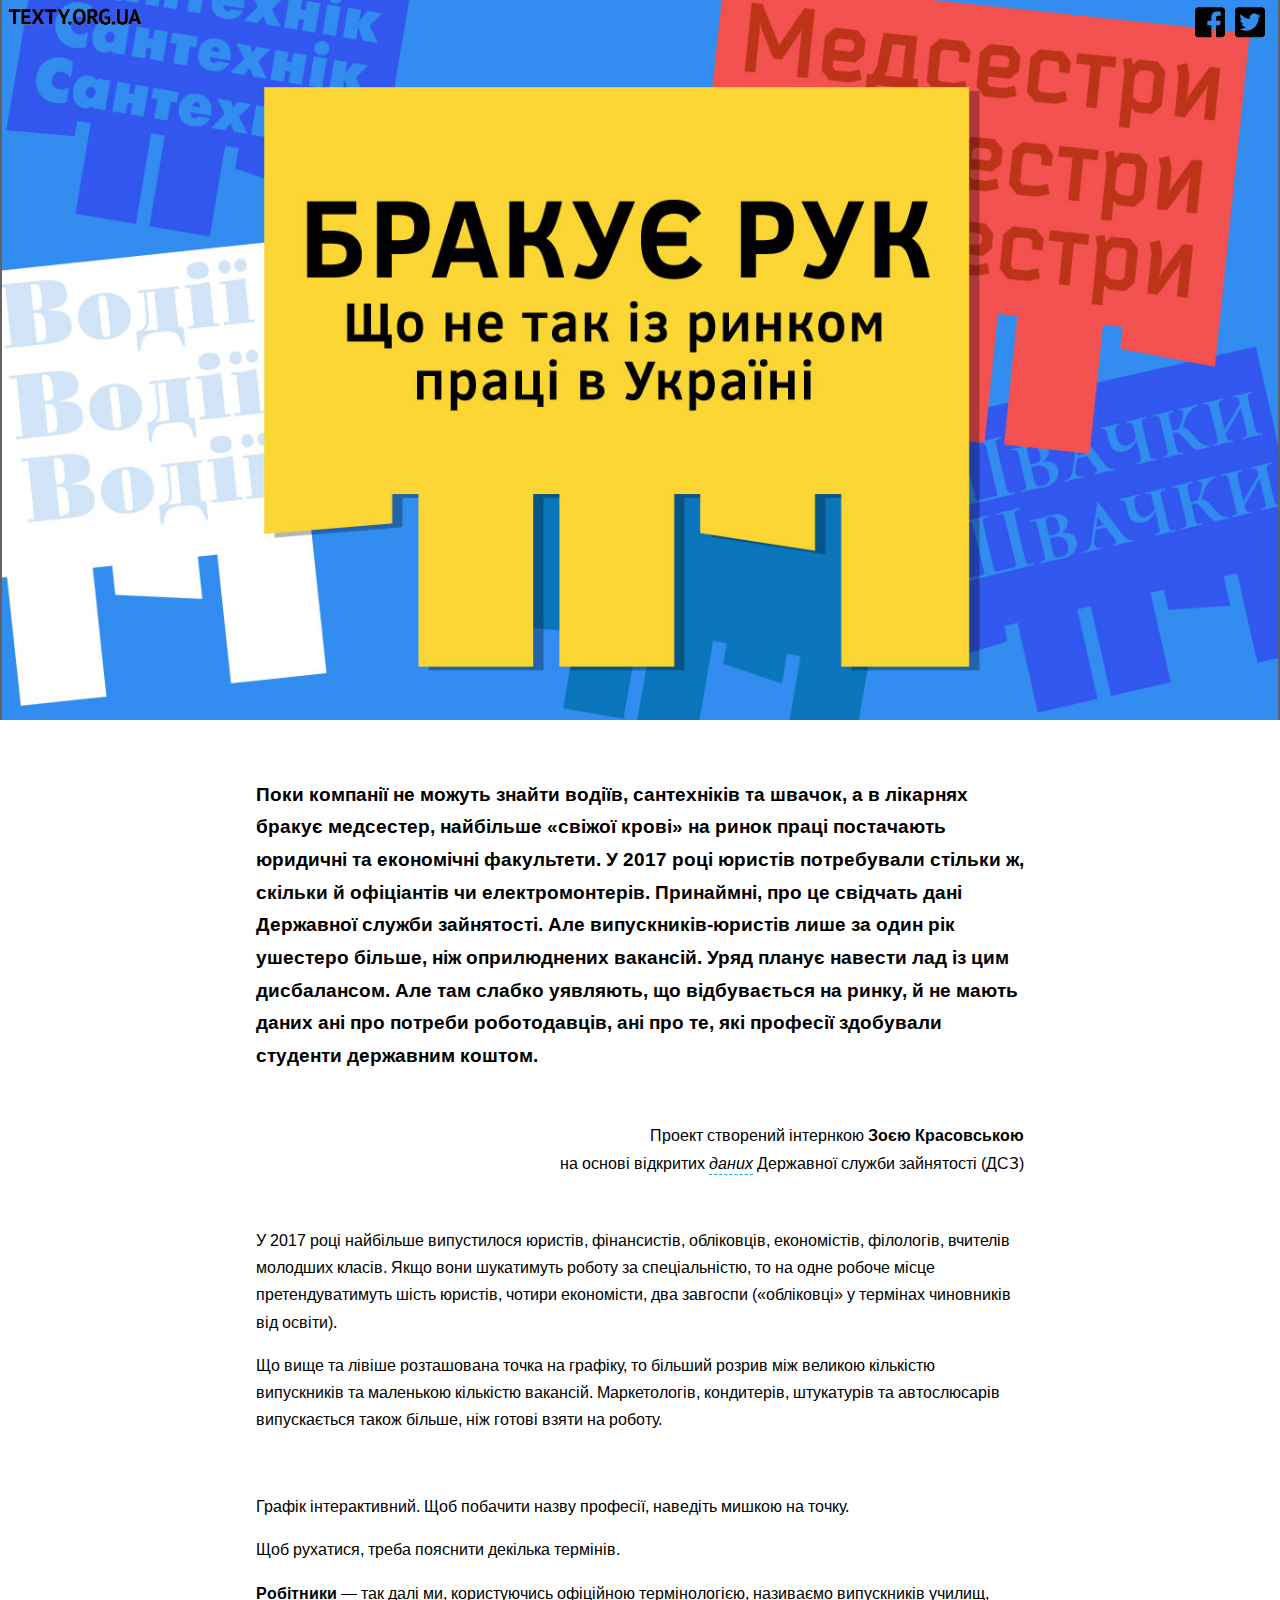
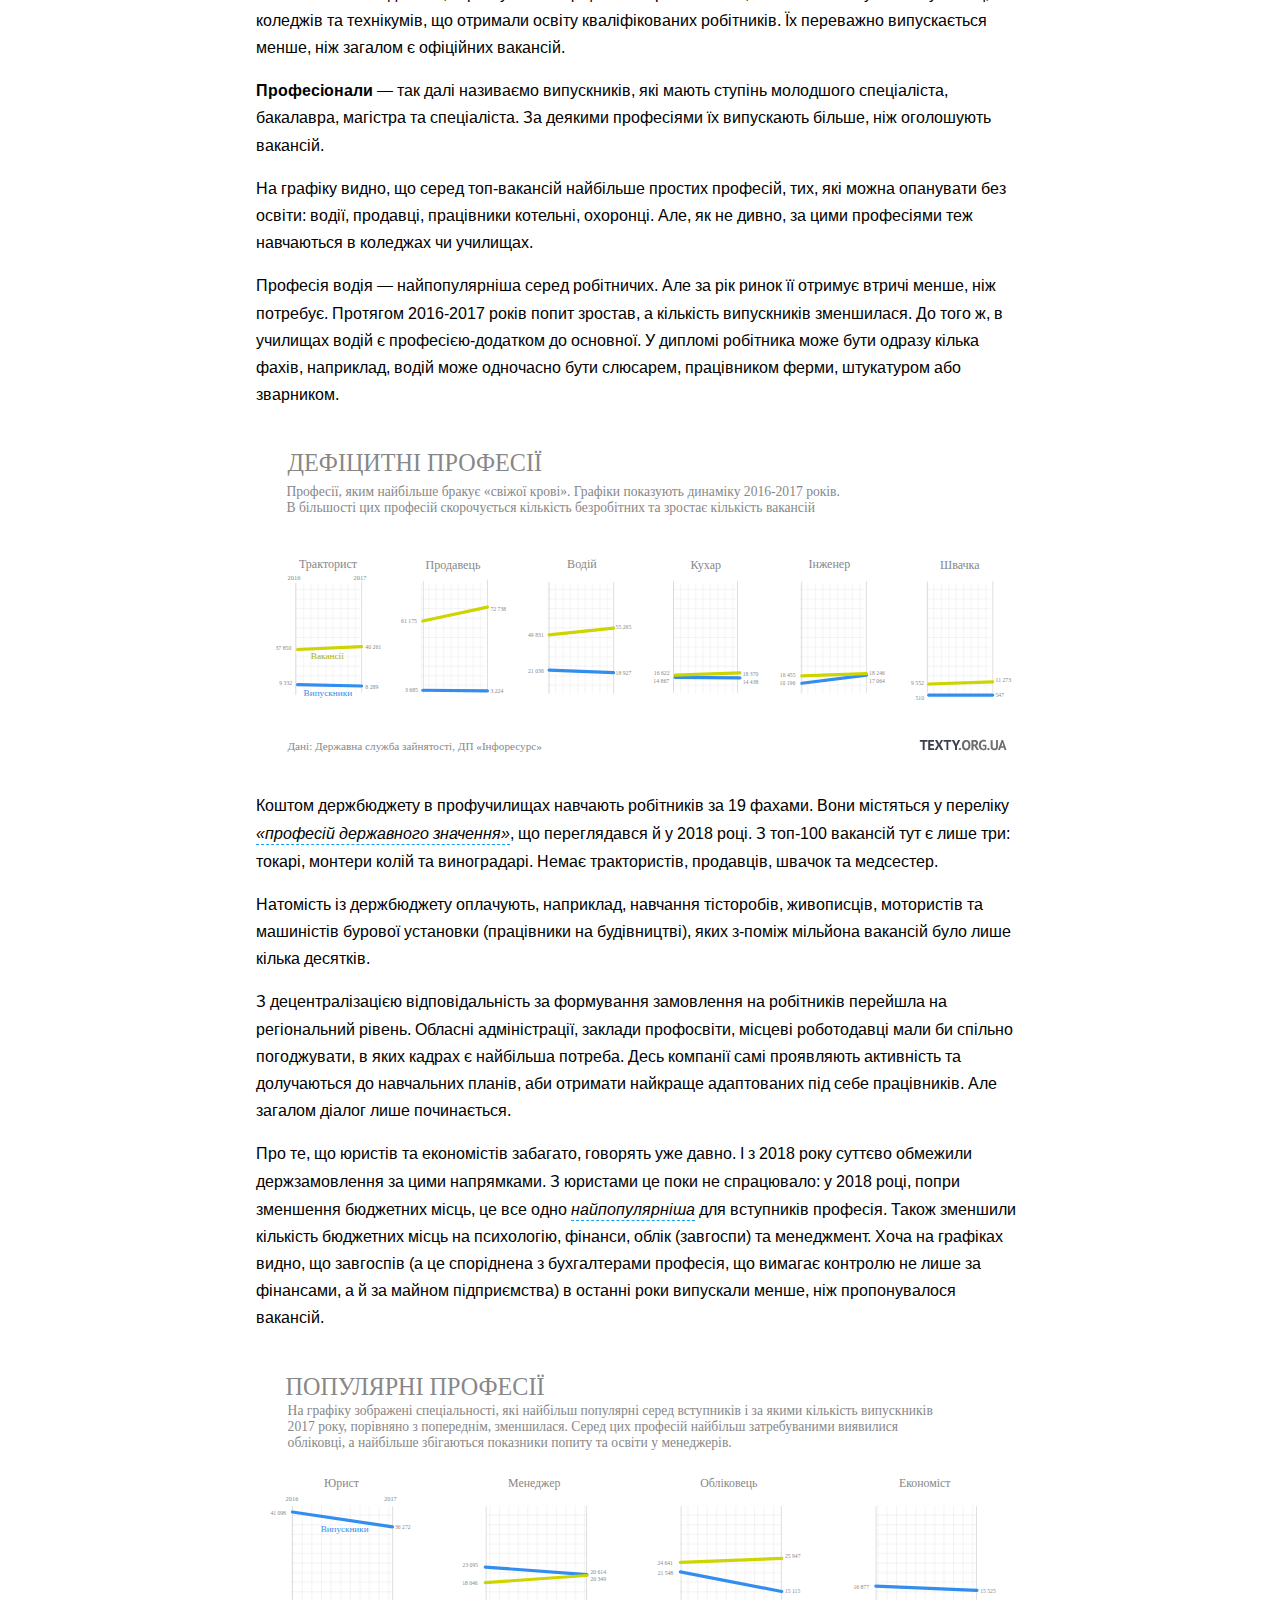
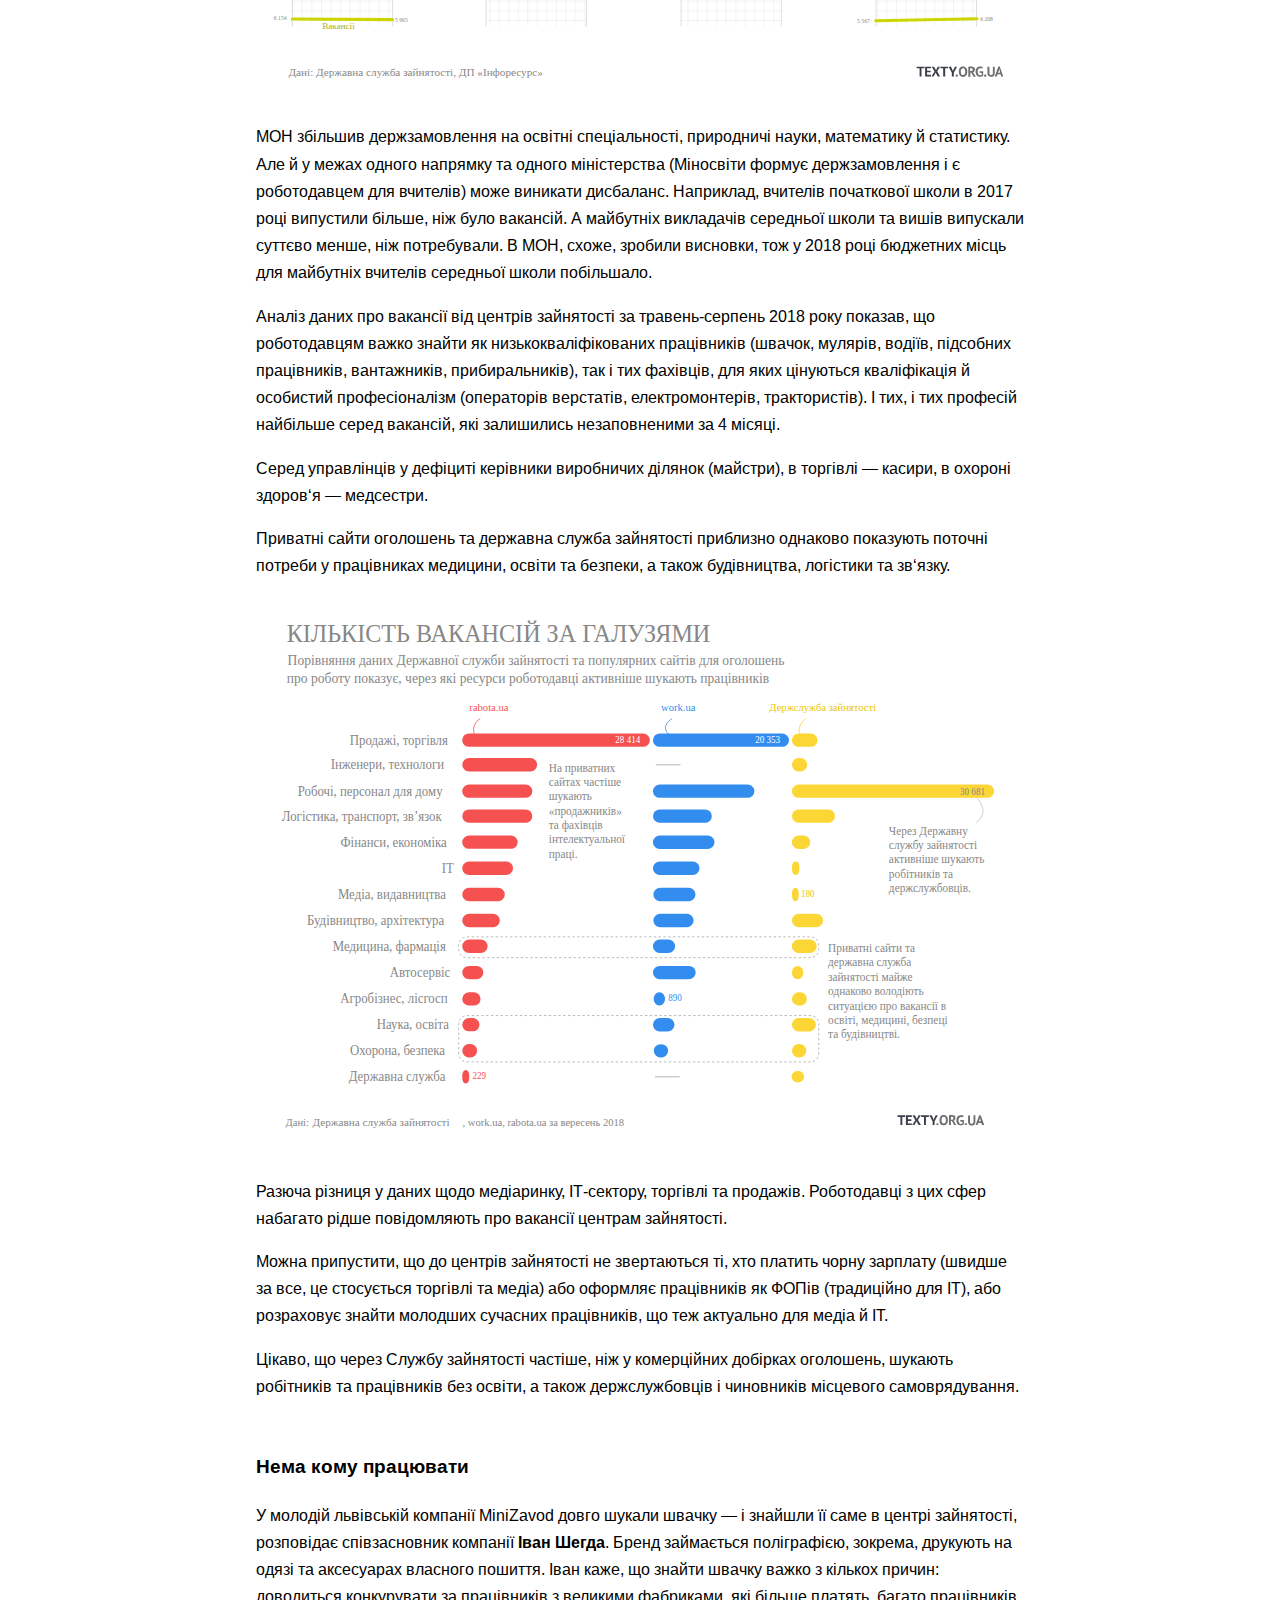
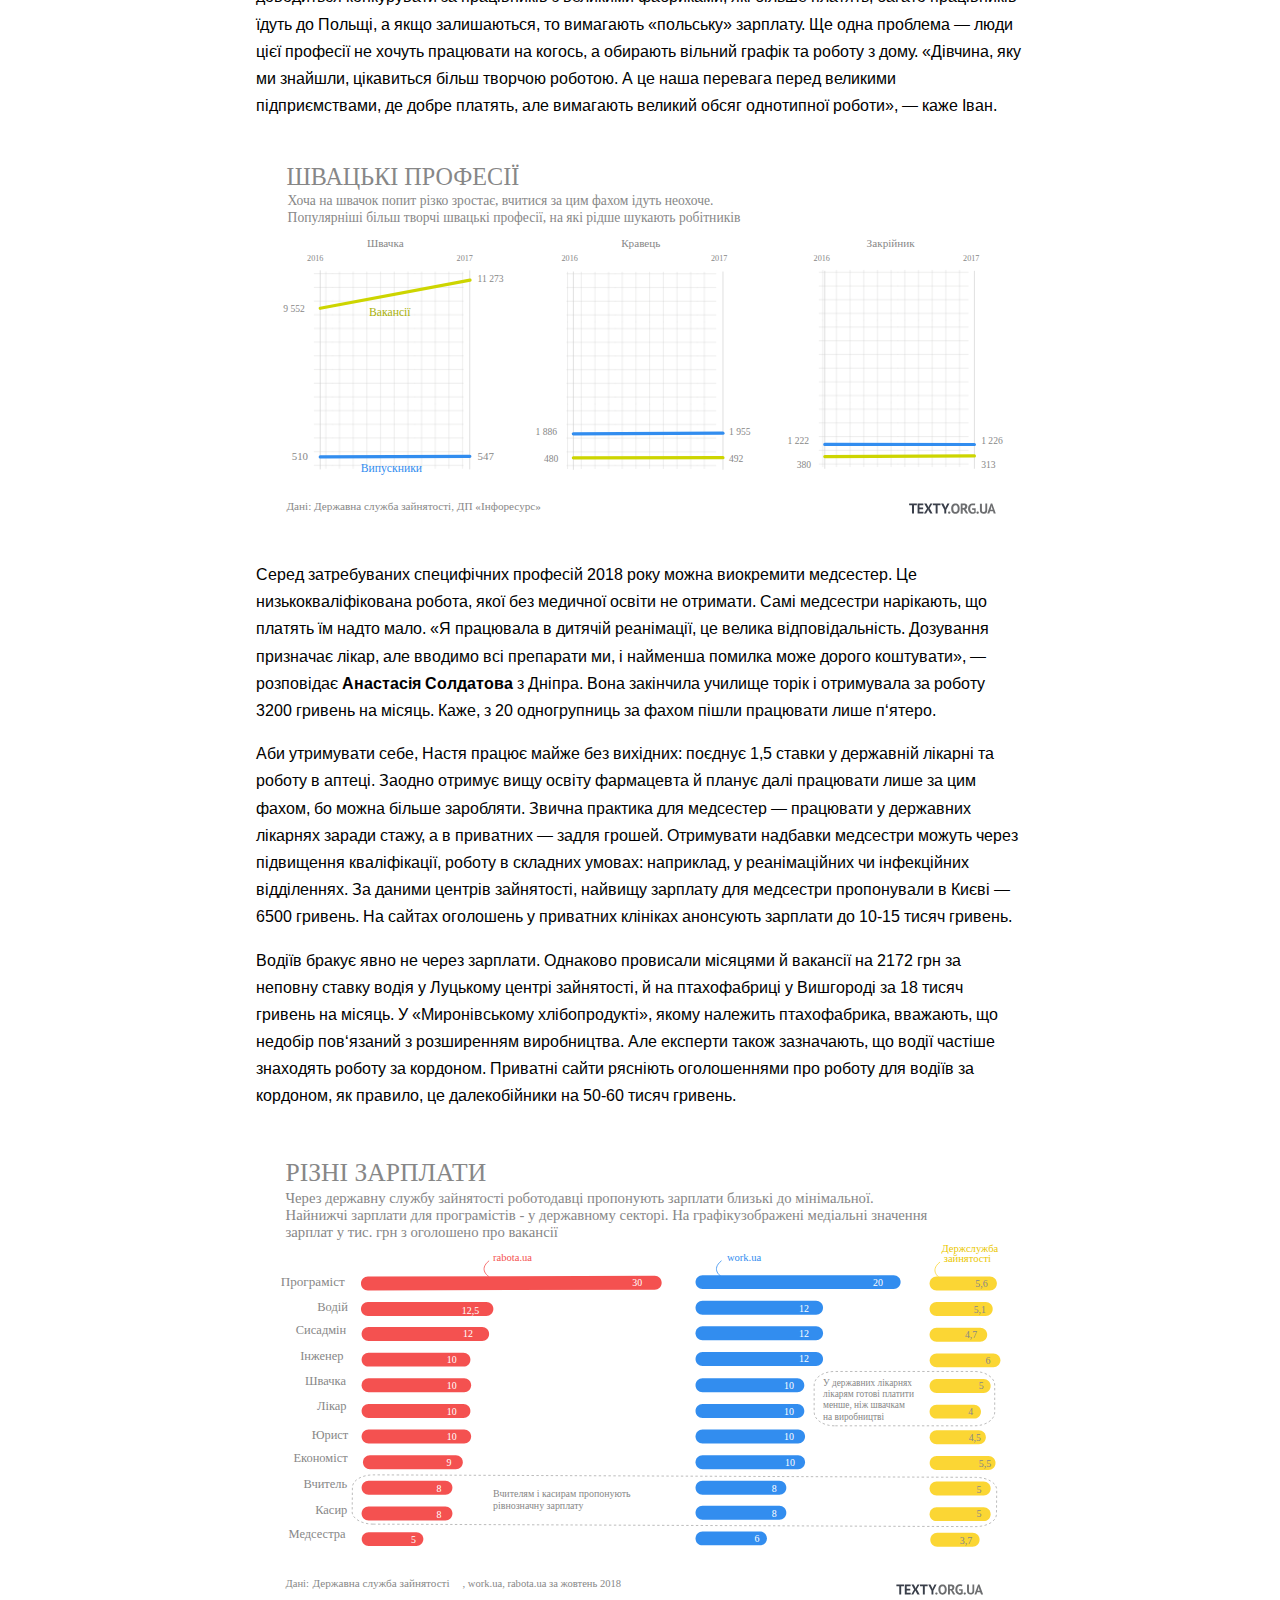
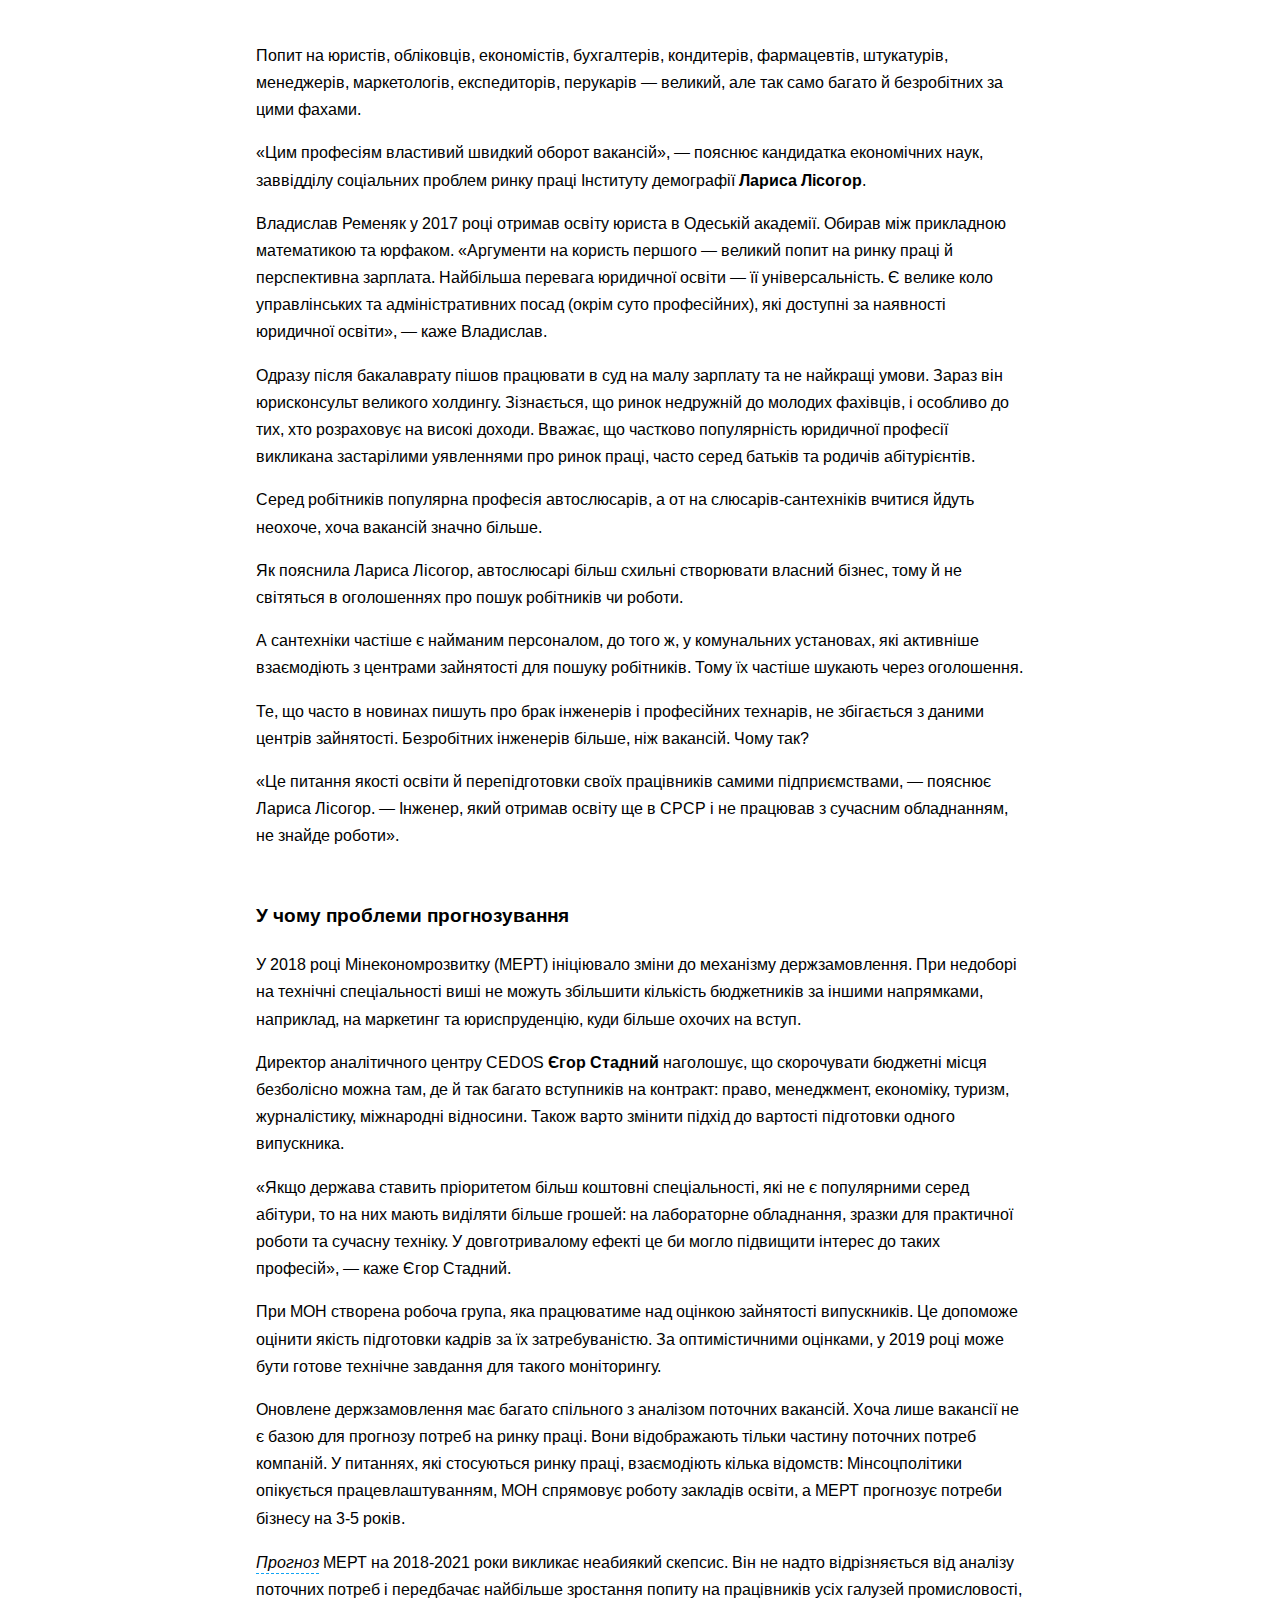
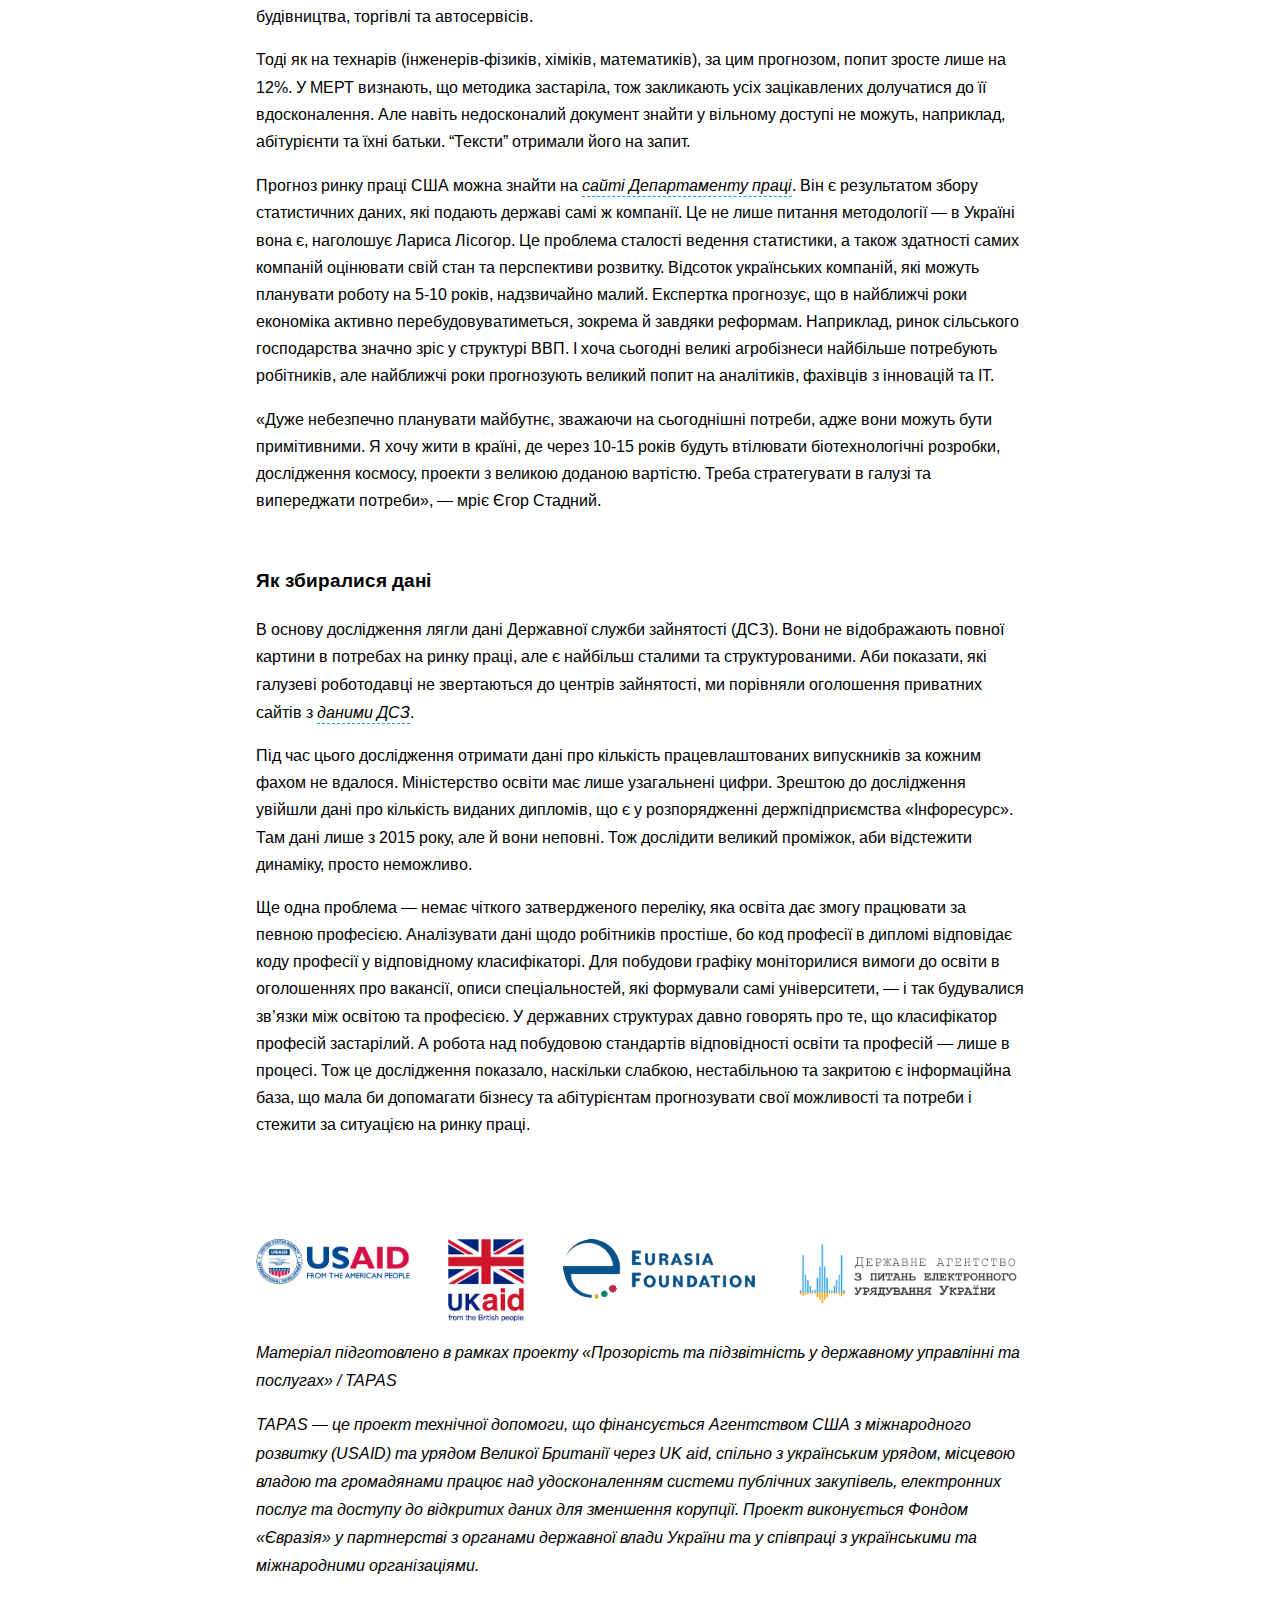
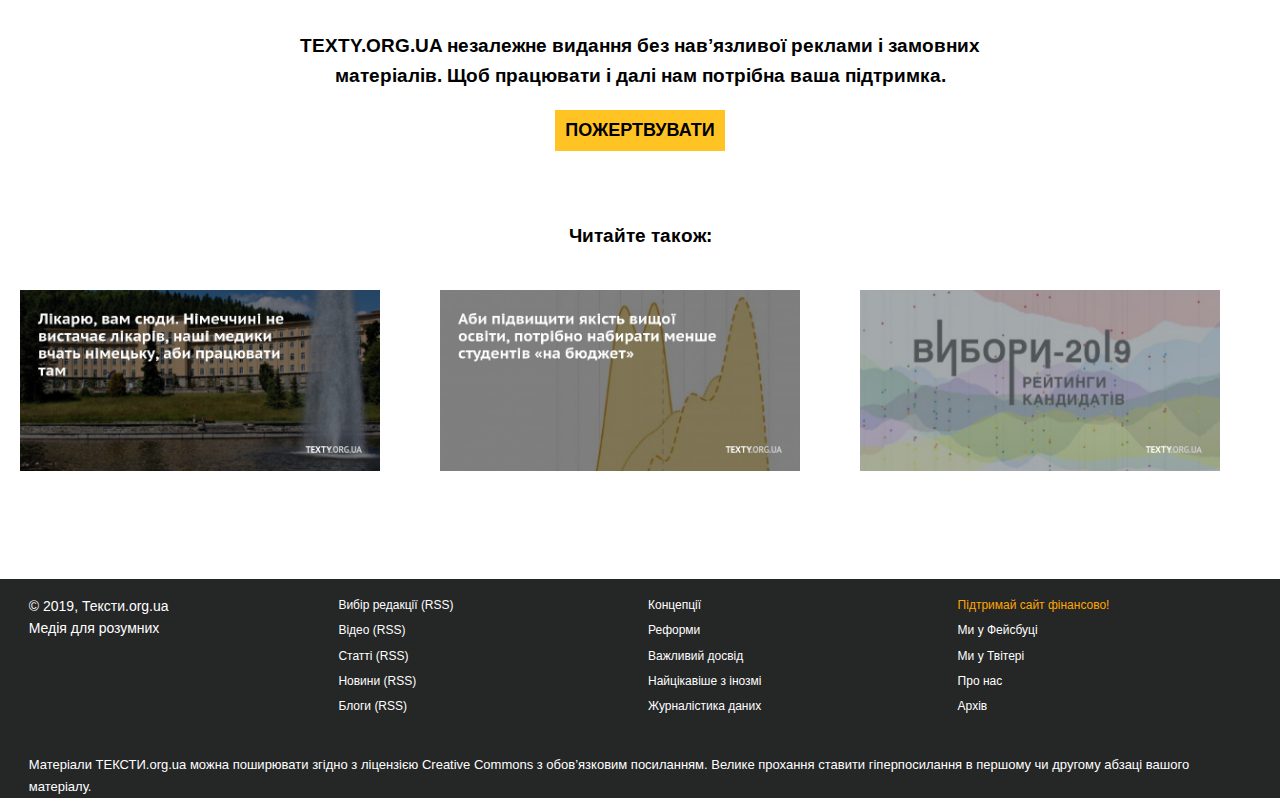
==== index.html @ 9fbe4a61 "init" ====
<!DOCTYPE html>
<html lang="en">
<head>
    <meta charset="utf-8">
    <meta http-equiv="X-UA-Compatible" content="IE=edge">
    <!--<meta name="viewport" content="width=device-width, initial-scale=1">-->


    <title>Бракує рук. Що не так з ринком праці в Україні</title>

    <!-- OpenGraph Meta Tags -->
    <meta property="og:site_name"
          content="Бракує рук. Що не так з ринком праці в Україні"/>
    <meta property="og:type" content="http://texty.org.ua/d/2019/labor/"/>
    <meta property="og:title"
          content="Бракує рук. Що не так з ринком праці в Україні"/>
    <meta property="og:image" content="http://texty.org.ua/d/2019/labor/img/cover.jpg"/>
    <meta property="og:description"
          content="Поки компанії не знають, де шукати водіїв, сантехніків та швачок, а у лікарнях бракує медсестер, найбільше «свіжої крові» на ринок праці постачають юридичні та економічні факультети."/>
    <meta property="og:url" content="http://texty.org.ua/d/2019/labor/"/>


    <!-- Twitter Card Meta Tags -->
    <meta name="twitter:site" content="@textyorgua"/>
    <meta property="twitter:account_id" content="49572937"/>
    <meta name="twitter:card" content="summary_large_image"/>
    <meta name="twitter:url" content="http://texty.org.ua/d/2019/labor/"/>
    <meta name="twitter:title"
          content="Бракує рук. Що не так з ринком праці в Україні"/>
    <meta name="twitter:description"
          content="Поки компанії не знають, де шукати водіїв, сантехніків та швачок, а у лікарнях бракує медсестер, найбільше «свіжої крові» на ринок праці постачають юридичні та економічні факультети."/>
    <meta name="twitter:image:src" content="http://texty.org.ua/d/2019/labor/img/cover.jpg"/>
    <meta name="twitter:image:width" content="1200"/>
    <meta name="twitter:image:height" content="630"/>


    <!-- Other Meta Tags -->
    <meta name="title"
          content="Бракує рук. Що не так з ринком праці в Україні">
    <meta name="description"
          content="Поки компанії не знають, де шукати водіїв, сантехніків та швачок, а у лікарнях бракує медсестер, найбільше «свіжої крові» на ринок праці постачають юридичні та економічні факультети.">





    <link href="https://fonts.googleapis.com/css?family=Arimo:400,400i,700,700i&amp;subset=cyrillic,cyrillic-ext" rel="stylesheet">
    <link rel="stylesheet" href="css/styles.css" type="text/css" />
    <link rel="stylesheet" href="https://cdn.pydata.org/bokeh/release/bokeh-0.12.5.min.css" type="text/css" />
    <link rel="stylesheet" href="https://cdn.pydata.org/bokeh/release/bokeh-widgets-0.12.5.min.css" type="text/css" />

    <script type="text/javascript" src="https://cdn.pydata.org/bokeh/release/bokeh-0.12.5.min.js"></script>
    <script type="text/javascript" src="https://cdn.pydata.org/bokeh/release/bokeh-widgets-0.12.5.min.js"></script>
    <script type="text/javascript">
        Bokeh.set_log_level("info");
    </script>

</head>
<body>
<div id="logo-icons">
    <div class="logo">
        <a href="http://texty.org.ua/" target="_blank"><img class='gif' style="width:100%" src="img/black_logo.gif"/></a>
    </div>


    <div class="social-icons">
        <div class="facebook">
            <a class='share-btn'
               href="https://www.facebook.com/sharer/sharer.php?u=http://texty.org.ua/d/2019/labor/">
                <svg class="cover" id="facebook" viewBox="0 0 448 512">
                    <path d="M448 80v352c0 26.5-21.5 48-48 48h-85.3V302.8h60.6l8.7-67.6h-69.3V192c0-19.6 5.4-32.9 33.5-32.9H384V98.7c-6.2-.8-27.4-2.7-52.2-2.7-51.6 0-87 31.5-87 89.4v49.9H184v67.6h60.9V480H48c-26.5 0-48-21.5-48-48V80c0-26.5 21.5-48 48-48h352c26.5 0 48 21.5 48 48z"/>
                </svg>
            </a>
        </div>
        <div class="twitter">
            <a class='share-btn' href="https://twitter.com/intent/tweet?text=http://texty.org.ua/d/2019/labor/">
                <svg id="twitter" viewBox="0 0 448 512">
                    <path d="M400 32H48C21.5 32 0 53.5 0 80v352c0 26.5 21.5 48 48 48h352c26.5 0 48-21.5 48-48V80c0-26.5-21.5-48-48-48zm-48.9 158.8c.2 2.8.2 5.7.2 8.5 0 86.7-66 186.6-186.6 186.6-37.2 0-71.7-10.8-100.7-29.4 5.3.6 10.4.8 15.8.8 30.7 0 58.9-10.4 81.4-28-28.8-.6-53-19.5-61.3-45.5 10.1 1.5 19.2 1.5 29.6-1.2-30-6.1-52.5-32.5-52.5-64.4v-.8c8.7 4.9 18.9 7.9 29.6 8.3a65.447 65.447 0 0 1-29.2-54.6c0-12.2 3.2-23.4 8.9-33.1 32.3 39.8 80.8 65.8 135.2 68.6-9.3-44.5 24-80.6 64-80.6 18.9 0 35.9 7.9 47.9 20.7 14.8-2.8 29-8.3 41.6-15.8-4.9 15.2-15.2 28-28.8 36.1 13.2-1.4 26-5.1 37.8-10.2-8.9 13.1-20.1 24.7-32.9 34z"/>
                </svg>
            </a>
        </div>
    </div>
</div>
<img id="cover" src="img/cover.jpg">
<div class="text-content">

    <h3>Поки компанії не можуть знайти водіїв, сантехніків та швачок, а в лікарнях бракує медсестер, найбільше «свіжої крові» на ринок праці постачають юридичні та економічні факультети. У 2017 році юристів потребували стільки ж, скільки й офіціантів чи електромонтерів. Принаймні, про це свідчать дані Державної служби зайнятості. Але випускників-юристів лише за один рік ушестеро більше, ніж оприлюднених вакансій. Уряд планує навести лад із цим дисбалансом. Але там слабко уявляють, що відбувається на ринку, й не мають даних ані про потреби роботодавців, ані про те, які професії здобували студенти державним коштом.</h3>

    <p style="margin:50px 0;text-align: right">Проект створений інтернкою <b>Зоєю Красовською</b><br>на основі відкритих <a href="http://old.data.gov.ua/users/875">даних</a> Державної служби зайнятості (ДСЗ)</p>

    <p>У 2017 році найбільше випустилося юристів, фінансистів, обліковців, економістів, філологів, вчителів молодших класів. Якщо вони шукатимуть роботу за спеціальністю, то на одне робоче місце претендуватимуть шість юристів, чотири економісти, два завгоспи («обліковці» у термінах чиновників від освіти).</p>
    <p>Що вище та лівіше розташована точка на графіку, то більший розрив між великою кількістю випускників та маленькою кількістю вакансій. Маркетологів, кондитерів, штукатурів та автослюсарів випускається також більше, ніж готові взяти на роботу.</p>

</div>

<div id=chart>

    <div class="bk-root">
        <div class="bk-plotdiv" id="9b11df14-6057-430d-890b-906ace54cdd0"></div>
    </div>


    <div class="bk-root">
        <div class="bk-plotdiv" id="8aaa298f-e74b-4d10-90af-12f16a68a9db"></div>
    </div>

    <script type="text/javascript">
        (function() {
            var fn = function() {
                Bokeh.safely(function() {
                    var docs_json = {"1a71cf74-4da7-4ef5-8135-b204cd60f09b":{"roots":{"references":[{"attributes":{},"id":"5b536a45-3cdc-4016-82c7-b059e859d50d","type":"ToolEvents"},{"attributes":{"callback":null},"id":"3552a372-08d0-4a5c-9f22-b6e1abd6c5c4","type":"DataRange1d"},{"attributes":{"active_drag":"auto","active_scroll":"auto","active_tap":"auto","tools":[{"id":"1fe5119d-35c3-46d0-a304-3bf0d158c557","type":"HoverTool"}]},"id":"1889b80d-04c6-4d0b-ad82-a39e7ca80873","type":"Toolbar"},{"attributes":{"callback":null,"plot":{"id":"d7a85062-cdbb-4c04-85ba-16895e9b0840","subtype":"Figure","type":"Plot"},"tooltips":[["\u041f\u0440\u043e\u0444\u0435\u0441\u0456\u044f","@prof"],["\u0411\u0435\u0437\u0440\u043e\u0431\u0456\u0442\u043d\u0438\u0445","@un"],["\u0412\u0438\u043f\u0443\u0441\u043a\u043d\u0438\u043a\u0456\u0432","@edu"]]},"id":"1fe5119d-35c3-46d0-a304-3bf0d158c557","type":"HoverTool"},{"attributes":{"data_source":{"id":"9bd059f5-a563-4a92-a849-f463947e2b06","type":"ColumnDataSource"},"glyph":{"id":"d6afc005-c8af-4c17-92ff-925f04c19baa","type":"Circle"},"hover_glyph":{"id":"43f51cc1-87da-4ad2-bcd0-c205aeda3a82","type":"Circle"},"muted_glyph":null,"nonselection_glyph":{"id":"2539d710-35bf-4341-b768-d86842f9d2b9","type":"Circle"},"selection_glyph":null},"id":"34c9a853-254e-4c7a-aec1-227083f8fb4e","type":"GlyphRenderer"},{"attributes":{"callback":null},"id":"840671de-b797-43b7-8b1f-63352cd7dfbb","type":"DataRange1d"},{"attributes":{"axis_label":"\u0411\u0435\u0437\u0440\u043e\u0431\u0456\u0442\u043d\u0456","axis_line_color":{"value":null},"formatter":{"id":"940c4977-471e-4bc6-862f-57d6a62e98c1","type":"BasicTickFormatter"},"plot":{"id":"d7a85062-cdbb-4c04-85ba-16895e9b0840","subtype":"Figure","type":"Plot"},"ticker":{"id":"a8fb4b4b-ddca-45bc-b71e-09c0f655de3a","type":"FixedTicker"}},"id":"865070fc-2b99-465f-8807-5834e35d1e6e","type":"LinearAxis"},{"attributes":{"desired_num_ticks":8},"id":"be3396b0-eebd-444b-bc73-8107c5b05ab6","type":"BasicTicker"},{"attributes":{"plot":{"id":"d7a85062-cdbb-4c04-85ba-16895e9b0840","subtype":"Figure","type":"Plot"},"ticker":{"id":"be3396b0-eebd-444b-bc73-8107c5b05ab6","type":"BasicTicker"}},"id":"0c35182b-50f3-46b1-bdce-5bc40efcbf78","type":"Grid"},{"attributes":{"axis_label":"\u0412\u0438\u043f\u0443\u0441\u043a\u043d\u0438\u043a\u0438","axis_line_color":{"value":null},"formatter":{"id":"ecdb66ea-de99-4ff1-bd9f-c46da2f141fc","type":"BasicTickFormatter"},"plot":{"id":"d7a85062-cdbb-4c04-85ba-16895e9b0840","subtype":"Figure","type":"Plot"},"ticker":{"id":"2f19d929-e34a-482f-a7a4-cf49dc74c607","type":"FixedTicker"}},"id":"e738b46d-6e22-408b-9e56-45977b5352e3","type":"LinearAxis"},{"attributes":{"desired_num_ticks":3},"id":"ad8c8c82-89f4-4a7a-ac73-280c6ca0e56c","type":"BasicTicker"},{"attributes":{"dimension":1,"grid_line_color":{"value":null},"plot":{"id":"d7a85062-cdbb-4c04-85ba-16895e9b0840","subtype":"Figure","type":"Plot"},"ticker":{"id":"ad8c8c82-89f4-4a7a-ac73-280c6ca0e56c","type":"BasicTicker"}},"id":"819bbe4c-a571-4d02-81f1-2751562bc500","type":"Grid"},{"attributes":{"fill_alpha":{"value":0.1},"fill_color":{"value":"#1f77b4"},"line_alpha":{"value":0.1},"line_color":{"value":"#1f77b4"},"size":{"units":"screen","value":15},"x":{"field":"un"},"y":{"field":"edu"}},"id":"ca56a64e-8caa-4454-821c-9cd4c4f98044","type":"Circle"},{"attributes":{"data_source":{"id":"9bd059f5-a563-4a92-a849-f463947e2b06","type":"ColumnDataSource"},"glyph":{"id":"d2749cc9-919c-4800-a499-b1464034212b","type":"Circle"},"hover_glyph":{"id":"666394c3-f3ba-4455-a62f-834ae28de2a5","type":"Circle"},"muted_glyph":null,"nonselection_glyph":{"id":"ca56a64e-8caa-4454-821c-9cd4c4f98044","type":"Circle"},"selection_glyph":null},"id":"2b2a18d4-4320-41ba-8014-d5ca84b95a92","type":"GlyphRenderer"},{"attributes":{"align":"center","plot":null,"text":"\u041d\u0430\u0439\u0431\u0456\u043b\u044c\u0448 \u0437\u0430\u0442\u0440\u0435\u0431\u0443\u0432\u0430\u043d\u0456 \u043f\u0440\u043e\u0444\u0435\u0441\u0456\u0457 \u043d\u0435 \u0437\u0430\u0432\u0436\u0434\u0438 \u0432\u0438\u043c\u0430\u0433\u0430\u044e\u0442\u044c \u0441\u043f\u0435\u0446\u0456\u0430\u043b\u044c\u043d\u043e\u0457 \u043e\u0441\u0432\u0456\u0442\u0438","text_color":{"value":"Grey"},"text_font_size":{"value":"13px"}},"id":"22efd68e-1226-49cc-bbbf-d49f3abd28fd","type":"Title"},{"attributes":{"align":"center","plot":null,"text":"\u0420\u043e\u0431\u0456\u0442\u043d\u0438\u043a\u0438, \u043c\u0435\u043d\u0435\u0434\u0436\u0435\u0440\u0438, \u043e\u0431\u043b\u0456\u043a\u043e\u0432\u0446\u0456 \u0442\u0430 \u0456\u043d\u0436\u0435\u043d\u0435\u0440\u0438 \u0447\u0430\u0441\u0442\u0456\u0448\u0435 \u043b\u0438\u0448\u0430\u044e\u0442\u044c\u0441\u044f \u0431\u0435\u0437 \u0440\u043e\u0431\u043e\u0442\u0438","text_color":{"value":"Grey"},"text_font_size":{"value":"13px"}},"id":"1665b594-6598-448a-9810-b59085a13caf","type":"Title"},{"attributes":{"callback":null,"column_names":["code","prof","un","vac","year","edu","level","index"],"data":{"code":{"__ndarray__":"AAAAAAA/vEAAAAAAAH6wQGZmZmZmpqBAAAAAAAADtEAAAAAAANO7QAAAAAAASrxAAAAAAAD/[base64]/QAAAAACARsBAAAAAAADiv0AAAAAAAD6pQAAAAAAANJNAAAAAAABWqEAAAAAAAAy0QAAAAAAA2btAAAAAAADSu0AAAAAAAFyTQAAAAAAAXrBAAAAAAADft0AAAAAAANu/QAAAAAAAELBAAAAAAAB/[base64]","dtype":"float64","shape":[66]},"edu":{"__ndarray__":"AAAAAIBFwUAAAAAAAJyhQAAAAAAAoGhAAAAAAABOpUAAAAAAAAAyQAAAAAAAADpAAAAAAABAgUAAAAAAAAA2QAAAAAAA/[base64]/QAAAAAAAGIFAAAAAAAC1uEAAAAAAALbhQAAAAAAAqtBA","dtype":"float64","shape":[66]},"index":[0,1,2,3,4,5,6,7,8,9,10,11,12,13,14,15,16,17,18,19,20,21,22,23,24,25,26,27,28,29,30,31,32,33,34,35,36,37,38,39,40,41,42,43,44,45,46,47,48,49,50,51,52,53,54,55,56,57,58,59,60,61,62,63,64,65],"level":["\u043f\u0440\u043e\u0444\u043e\u0441\u0432\u0456\u0442\u0430","\u043f\u0440\u043e\u0444\u043e\u0441\u0432\u0456\u0442\u0430","\u0432\u0438\u0449\u0430 \u043e\u0441\u0432\u0456\u0442\u0430","\u043f\u0440\u043e\u0444\u043e\u0441\u0432\u0456\u0442\u0430","\u043f\u0440\u043e\u0444\u043e\u0441\u0432\u0456\u0442\u0430","\u043f\u0440\u043e\u0444\u043e\u0441\u0432\u0456\u0442\u0430","\u043f\u0440\u043e\u0444\u043e\u0441\u0432\u0456\u0442\u0430","\u043f\u0440\u043e\u0444\u043e\u0441\u0432\u0456\u0442\u0430","\u0432\u0438\u0449\u0430 \u043e\u0441\u0432\u0456\u0442\u0430","\u043f\u0440\u043e\u0444\u043e\u0441\u0432\u0456\u0442\u0430","\u0432\u0438\u0449\u0430 \u043e\u0441\u0432\u0456\u0442\u0430","\u043f\u0440\u043e\u0444\u043e\u0441\u0432\u0456\u0442\u0430","\u0432\u0438\u0449\u0430 \u043e\u0441\u0432\u0456\u0442\u0430","\u043f\u0440\u043e\u0444\u043e\u0441\u0432\u0456\u0442\u0430","\u043f\u0440\u043e\u0444\u043e\u0441\u0432\u0456\u0442\u0430","\u043f\u0440\u043e\u0444\u043e\u0441\u0432\u0456\u0442\u0430","\u043f\u0440\u043e\u0444\u043e\u0441\u0432\u0456\u0442\u0430","\u043f\u0440\u043e\u0444\u043e\u0441\u0432\u0456\u0442\u0430","\u043f\u0440\u043e\u0444\u043e\u0441\u0432\u0456\u0442\u0430","\u043f\u0440\u043e\u0444\u043e\u0441\u0432\u0456\u0442\u0430","\u043f\u0440\u043e\u0444\u043e\u0441\u0432\u0456\u0442\u0430","\u043f\u0440\u043e\u0444\u043e\u0441\u0432\u0456\u0442\u0430","\u043f\u0440\u043e\u0444\u043e\u0441\u0432\u0456\u0442\u0430","\u043f\u0440\u043e\u0444\u043e\u0441\u0432\u0456\u0442\u0430","\u0432\u0438\u0449\u0430 \u043e\u0441\u0432\u0456\u0442\u0430","\u043f\u0440\u043e\u0444\u043e\u0441\u0432\u0456\u0442\u0430","\u043f\u0440\u043e\u0444\u043e\u0441\u0432\u0456\u0442\u0430","\u043f\u0440\u043e\u0444\u043e\u0441\u0432\u0456\u0442\u0430","\u043f\u0440\u043e\u0444\u043e\u0441\u0432\u0456\u0442\u0430","\u0432\u0438\u0449\u0430 \u043e\u0441\u0432\u0456\u0442\u0430","\u043f\u0440\u043e\u0444\u043e\u0441\u0432\u0456\u0442\u0430","\u043f\u0440\u043e\u0444\u043e\u0441\u0432\u0456\u0442\u0430","\u043f\u0440\u043e\u0444\u043e\u0441\u0432\u0456\u0442\u0430","\u043f\u0440\u043e\u0444\u043e\u0441\u0432\u0456\u0442\u0430","\u0432\u0438\u0449\u0430 \u043e\u0441\u0432\u0456\u0442\u0430","\u043f\u0440\u043e\u0444\u043e\u0441\u0432\u0456\u0442\u0430","\u043f\u0440\u043e\u0444\u043e\u0441\u0432\u0456\u0442\u0430","\u043f\u0440\u043e\u0444\u043e\u0441\u0432\u0456\u0442\u0430","\u043f\u0440\u043e\u0444\u043e\u0441\u0432\u0456\u0442\u0430","\u043f\u0440\u043e\u0444\u043e\u0441\u0432\u0456\u0442\u0430","\u043f\u0440\u043e\u0444\u043e\u0441\u0432\u0456\u0442\u0430","\u043f\u0440\u043e\u0444\u043e\u0441\u0432\u0456\u0442\u0430","\u043f\u0440\u043e\u0444\u043e\u0441\u0432\u0456\u0442\u0430","\u043f\u0440\u043e\u0444\u043e\u0441\u0432\u0456\u0442\u0430","\u043f\u0440\u043e\u0444\u043e\u0441\u0432\u0456\u0442\u0430","\u043f\u0440\u043e\u0444\u043e\u0441\u0432\u0456\u0442\u0430","\u043f\u0440\u043e\u0444\u043e\u0441\u0432\u0456\u0442\u0430","\u043f\u0440\u043e\u0444\u043e\u0441\u0432\u0456\u0442\u0430","\u043f\u0440\u043e\u0444\u043e\u0441\u0432\u0456\u0442\u0430","\u043f\u0440\u043e\u0444\u043e\u0441\u0432\u0456\u0442\u0430","\u043f\u0440\u043e\u0444\u043e\u0441\u0432\u0456\u0442\u0430","\u043f\u0440\u043e\u0444\u043e\u0441\u0432\u0456\u0442\u0430","\u043f\u0440\u043e\u0444\u043e\u0441\u0432\u0456\u0442\u0430","\u043f\u0440\u043e\u0444\u043e\u0441\u0432\u0456\u0442\u0430","\u043f\u0440\u043e\u0444\u043e\u0441\u0432\u0456\u0442\u0430","\u043f\u0440\u043e\u0444\u043e\u0441\u0432\u0456\u0442\u0430","\u043f\u0440\u043e\u0444\u043e\u0441\u0432\u0456\u0442\u0430","\u0432\u0438\u0449\u0430 \u043e\u0441\u0432\u0456\u0442\u0430","\u043f\u0440\u043e\u0444\u043e\u0441\u0432\u0456\u0442\u0430","\u043f\u0440\u043e\u0444\u043e\u0441\u0432\u0456\u0442\u0430","\u043f\u0440\u043e\u0444\u043e\u0441\u0432\u0456\u0442\u0430","\u0432\u0438\u0449\u0430 \u043e\u0441\u0432\u0456\u0442\u0430","\u043f\u0440\u043e\u0444\u043e\u0441\u0432\u0456\u0442\u0430","\u043f\u0440\u043e\u0444\u043e\u0441\u0432\u0456\u0442\u0430","\u0432\u0438\u0449\u0430 \u043e\u0441\u0432\u0456\u0442\u0430","\u0432\u0438\u0449\u0430 \u043e\u0441\u0432\u0456\u0442\u0430"],"prof":["\u0430\u0432\u0442\u043e\u0441\u043b\u044e\u0441\u0430\u0440","\u0430\u0434\u043c\u0456\u043d\u0456\u0441\u0442\u0440\u0430\u0442\u043e\u0440","\u0430\u0434\u043c\u0456\u043d\u0456\u0441\u0442\u0440\u0430\u0442\u043e\u0440 \u0441\u0438\u0441\u0442\u0435\u043c\u0438","\u0431\u0430\u0440\u043c\u0435\u043d","\u0431\u0435\u0442\u043e\u043d\u044f\u0440","\u0432'\u044f\u0437\u0430\u043b\u044c\u043d\u0438\u043a \u0441\u0445\u0435\u043c\u043d\u0438\u0445 \u0434\u0436\u0433\u0443\u0442\u0456\u0432","\u0432\u0435\u0440\u0441\u0442\u0430\u0442\u043d\u0438\u043a \u0443 \u0434\u0435\u0440\u0435\u0432\u043e\u043e\u0431\u0440\u043e\u0431\u0446\u0456","\u0432\u0438\u043d\u043e\u0433\u0440\u0430\u0434\u0430\u0440","\u0432\u0438\u0445\u043e\u0432\u0430\u0442\u0435\u043b\u044c \u0443 \u0434\u0438\u0442\u0441\u0430\u0434\u043a\u0443","\u0432\u043e\u0434\u0456\u0439","\u0432\u0447\u0438\u0442\u0435\u043b\u044c \u043f\u043e\u0447\u0430\u0442\u043a\u043e\u0432\u043e\u0457 \u0448\u043a\u043e\u043b\u0438","\u0434\u0456\u043b\u043e\u0432\u043e\u0434","\u0435\u043a\u043e\u043d\u043e\u043c\u0456\u0441\u0442","\u0435\u043a\u0441\u043f\u0435\u0434\u0438\u0442\u043e\u0440","\u0435\u043b\u0435\u043a\u0442\u0440\u0438\u043a \u0434\u0456\u043b\u044c\u043d\u0438\u0446\u0456","\u0435\u043b\u0435\u043a\u0442\u0440\u043e\u0433\u0430\u0437\u043e\u0437\u0432\u0430\u0440\u043d\u0438\u043a","\u0435\u043b\u0435\u043a\u0442\u0440\u043e\u043c\u043e\u043d\u0442\u0435\u0440","\u043a\u0430\u0441\u0438\u0440","\u043a\u0430\u0441\u0438\u0440 \u043c\u0430\u0433\u0430\u0437\u0438\u043d\u0443","\u043a\u043e\u043d\u0434\u0438\u0442\u0435\u0440","\u043a\u043e\u043d\u0442\u0440\u043e\u043b\u0435\u0440-\u043a\u0430\u0441\u0438\u0440","\u043a\u0443\u0445\u0430\u0440","\u043b\u0456\u0441\u043e\u0440\u0443\u0431","\u043c\u0430\u043b\u044f\u0440","\u043c\u0430\u0440\u043a\u0435\u0442\u043e\u043b\u043e\u0433","\u043c\u0430\u0448\u0438\u043d\u0456\u0441\u0442 \u0435\u043a\u0441\u043a\u0430\u0432\u0430\u0442\u043e\u0440\u0430","\u043c\u0430\u0448\u0438\u043d\u0456\u0441\u0442 \u043a\u0440\u0430\u043d\u0430","\u043c\u0430\u0448\u0438\u043d\u0456\u0441\u0442-\u043a\u043e\u0447\u0435\u0433\u0430\u0440 \u043a\u043e\u0442\u0435\u043b\u044c\u043d\u043e\u0457","\u043c\u0435\u0434\u0441\u0435\u0441\u0442\u0440\u0430","\u043c\u0435\u043d\u0435\u0434\u0436\u0435\u0440","\u043c\u0435\u0445\u0430\u043d\u0456\u043a","\u043c\u043e\u043b\u043e\u0434\u0448\u0430 \u043c\u0435\u0434\u0441\u0435\u0441\u0442\u0440\u0430","\u043c\u043e\u043d\u0442\u0435\u0440 \u043a\u043e\u043b\u0456\u0457","\u043c\u0443\u043b\u044f\u0440","\u043e\u0431\u043b\u0456\u043a\u043e\u0432\u0435\u0446\u044c","\u043e\u0431\u043b\u0456\u043a\u043e\u0432\u0435\u0446\u044c","\u043e\u0432\u043e\u0447\u0456\u0432\u043d\u0438\u043a","\u043e\u043f\u0435\u0440\u0430\u0442\u043e\u0440 \u0410\u0417\u0421","\u043e\u043f\u0435\u0440\u0430\u0442\u043e\u0440 \u043a\u043e\u043c\u043f'\u044e\u0442\u0435\u0440\u043d\u043e\u0433\u043e \u043d\u0430\u0431\u043e\u0440\u0443","\u043e\u043f\u0435\u0440\u0430\u0442\u043e\u0440 \u043f\u043e\u0448\u0442\u043e\u0432\u043e\u0433\u043e \u0437\u0432'\u044f\u0437\u043a\u0443","\u043e\u0444\u0456\u0446\u0456\u0430\u043d\u0442","\u043e\u0445\u043e\u0440\u043e\u043d\u043d\u0438\u043a","\u043f\u0435\u043a\u0430\u0440","\u043f\u0435\u0440\u0443\u043a\u0430\u0440","\u043f\u043e\u043a\u043e\u0457\u0432\u043a\u0430","\u043f\u043e\u043c\u0456\u0447\u043d\u0438\u043a \u0432\u0438\u0445\u043e\u0432\u0430\u0442\u0435\u043b\u044f","\u043f\u043e\u0448\u0442\u0430\u0440","\u043f\u0440\u0430\u0446\u0456\u0432\u043d\u0438\u043a\u0438 \u0442\u0432\u0430\u0440\u0438\u043d\u043d\u0438\u0446\u0442\u0432\u0430","\u043f\u0440\u043e\u0434\u0430\u0432\u0435\u0446\u044c","\u0440\u043e\u0431\u0456\u0442\u043d\u0438\u043a \u0441\u0456\u043b\u044c\u0433\u043e\u0441\u043f\u0432\u0438\u0440\u043e\u0431\u043d\u0438\u0446\u0442\u0432\u0430","\u0440\u043e\u0431\u0456\u0442\u043d\u0438\u043a \u0444\u0435\u0440\u043c\u0438","\u0440\u043e\u0431\u0456\u0442\u043d\u0438\u043a\u0438 \u043b\u0456\u0441\u043e\u0432\u0456","\u0440\u043e\u0431\u0456\u0442\u043d\u0438\u043a\u0438 \u043d\u0430 \u0431\u0443\u0434\u0456\u0432\u043d\u0438\u0446\u0442\u0432\u0456","\u0441\u0435\u043a\u0440\u0435\u0442\u0430\u0440","\u0441\u043b\u044e\u0441\u0430\u0440-\u0441\u0430\u043d\u0442\u0435\u0445\u043d\u0456\u043a","\u0441\u043b\u044e\u0441\u0430\u0440\u0456","\u0441\u043e\u0446\u0456\u0430\u043b\u044c\u043d\u0438\u0439 \u0440\u043e\u0431\u0456\u0442\u043d\u0438\u043a","\u0441\u043f\u0435\u0446\u0456\u0430\u043b\u0456\u0441\u0442 \u0434\u0435\u0440\u0436\u0441\u043b\u0443\u0436\u0431\u0438","\u0441\u0442\u043e\u043b\u044f\u0440","\u0442\u043e\u043a\u0430\u0440","\u0442\u0440\u0430\u043a\u0442\u043e\u0440\u0438\u0441\u0442","\u0444\u0430\u0440\u043c\u0430\u0446\u0435\u0432\u0442","\u0448\u0432\u0430\u0447\u043a\u0430","\u0448\u0442\u0443\u043a\u0430\u0442\u0443\u0440","\u044e\u0440\u0438\u0441\u0442","\u0456\u043d\u0436\u0435\u043d\u0435\u0440"],"un":[3267,6342,593,3893,1888,383,1747,3938,9590,50717,940,2518,10034,1965,1223,7993,3367,2510,5346,2006,2745,20881,1542,2739,1119,1044,3105,11037,8861,27907,1959,8214,1022,2276,33005,3868,2163,5129,5175,2094,3870,25057,3468,3966,1966,4007,6483,13300,75937,14857,7258,9130,5703,2995,2292,6194,3032,11117,2100,2269,60343,1672,5741,2033,8581,20269],"vac":[3636,6563,569,4191,2048,2197,3236,1780,14674,55265,693,1855,6208,2141,1894,11658,6998,1398,6734,2069,2870,18370,1657,3229,956,1721,4026,14156,12855,20349,1823,7693,1842,2373,25947,2520,1354,4419,2825,2710,5796,20604,4314,2435,1742,4021,3933,6204,72738,7608,2992,5381,4948,1506,4394,7971,3112,11551,2741,3862,40261,2457,11273,1709,5965,18246],"year":[2017,2017,2017,2017,2017,2017,2017,2017,2017,2017,2017,2017,2017,2017,2017,2017,2017,2017,2017,2017,2017,2017,2017,2017,2017,2017,2017,2017,2017,2017,2017,2017,2017,2017,2017,2017,2017,2017,2017,2017,2017,2017,2017,2017,2017,2017,2017,2017,2017,2017,2017,2017,2017,2017,2017,2017,2017,2017,2017,2017,2017,2017,2017,2017,2017,2017]}},"id":"9bd059f5-a563-4a92-a849-f463947e2b06","type":"ColumnDataSource"},{"attributes":{"fill_color":{"value":"Wheat"},"line_color":{"value":"Wheat"},"size":{"units":"screen","value":15},"x":{"field":"un"},"y":{"field":"edu"}},"id":"666394c3-f3ba-4455-a62f-834ae28de2a5","type":"Circle"},{"attributes":{},"id":"ecdb66ea-de99-4ff1-bd9f-c46da2f141fc","type":"BasicTickFormatter"},{"attributes":{},"id":"940c4977-471e-4bc6-862f-57d6a62e98c1","type":"BasicTickFormatter"},{"attributes":{"text":"<h2 style='text-align:center; color: #647070;'>\u0422\u041e\u041f-100 \u0412\u0410\u041a\u0410\u041d\u0421\u0406\u0419 2017 \u0420\u041e\u041a\u0423</h2><style>.bk-root .bk-widget-box{width: 100% !important;}</style>"},"id":"87bc237c-e83a-4014-a9a0-a1d701ea4cc4","type":"Div"},{"attributes":{"children":[{"id":"f45c797e-f794-4bed-a841-1023290f959d","subtype":"Figure","type":"Plot"},{"id":"d7a85062-cdbb-4c04-85ba-16895e9b0840","subtype":"Figure","type":"Plot"}],"sizing_mode":"fixed"},"id":"5368e52f-fb88-4839-88e1-56665d03c5c0","type":"Column"},{"attributes":{"children":[{"id":"29aacdaa-ab5c-4454-9633-ae40baf924ff","type":"WidgetBox"},{"id":"5368e52f-fb88-4839-88e1-56665d03c5c0","type":"Column"}]},"id":"d79ff85d-4ea5-4708-af74-91d5fce109ae","type":"Column"},{"attributes":{"children":[{"id":"87bc237c-e83a-4014-a9a0-a1d701ea4cc4","type":"Div"}]},"id":"29aacdaa-ab5c-4454-9633-ae40baf924ff","type":"WidgetBox"},{"attributes":{"callback":null,"column_names":["height","weight","names"],"data":{"height":[31000],"names":["\u043d\u0430\u0439\u0431\u0456\u043b\u044c\u0448\u0435 \u0432\u0438\u043f\u0443\u0441\u043a\u043d\u0438\u043a\u0456\u0432 \u0456 \u043d\u0435\u0431\u0430\u0433\u0430\u0442\u043e \u0432\u0430\u043a\u0430\u043d\u0441\u0456\u0439"],"weight":[10100]}},"id":"7f1f0cca-0c92-46af-83c0-a19f3900e8d6","type":"ColumnDataSource"},{"attributes":{"fill_color":{"value":"Wheat"},"line_color":{"value":"Wheat"},"size":{"units":"screen","value":15},"x":{"field":"vac"},"y":{"field":"edu"}},"id":"43f51cc1-87da-4ad2-bcd0-c205aeda3a82","type":"Circle"},{"attributes":{"fill_alpha":{"value":0.7},"fill_color":{"field":"level","transform":{"id":"9ef49441-5594-4644-af17-82334dc5826d","type":"CategoricalColorMapper"}},"line_alpha":{"value":0.7},"line_color":{"field":"level","transform":{"id":"9ef49441-5594-4644-af17-82334dc5826d","type":"CategoricalColorMapper"}},"size":{"units":"screen","value":15},"x":{"field":"un"},"y":{"field":"edu"}},"id":"d2749cc9-919c-4800-a499-b1464034212b","type":"Circle"},{"attributes":{},"id":"c07c2237-e456-4347-aa6c-50ece826256f","type":"BasicTickFormatter"},{"attributes":{"below":[{"id":"4cf4d7f5-d072-4c77-b1fd-a8581b859362","type":"LinearAxis"}],"left":[{"id":"5ce6a354-396b-4ecd-a7e9-9da8860fb065","type":"LinearAxis"}],"renderers":[{"id":"4cf4d7f5-d072-4c77-b1fd-a8581b859362","type":"LinearAxis"},{"id":"aaf97bef-edff-4b21-88ea-5c095c6cf25d","type":"Grid"},{"id":"5ce6a354-396b-4ecd-a7e9-9da8860fb065","type":"LinearAxis"},{"id":"9aa60c91-4d15-485f-8f8e-d0685e61f1f5","type":"Grid"},{"id":"b1068f87-6085-440a-8867-c89a795fbc9d","type":"Legend"},{"id":"34c9a853-254e-4c7a-aec1-227083f8fb4e","type":"GlyphRenderer"},{"id":"bce639bc-b3c5-4a2f-a99c-fd9e8926b42c","type":"Arrow"},{"id":"64ef5c81-19e9-4381-80d9-431e074ed773","type":"Arrow"},{"id":"a1682925-13c1-4843-82cf-a66a2e18c8d3","type":"LabelSet"},{"id":"ce3a7a67-dbcd-4e62-9a0d-19b8dd5f6146","type":"LabelSet"},{"id":"e6ccde1b-9f87-4850-971d-d6fa78821b11","type":"LabelSet"}],"title":{"id":"22efd68e-1226-49cc-bbbf-d49f3abd28fd","type":"Title"},"tool_events":{"id":"eac99ddb-f692-4ccd-891c-5b7d3489319e","type":"ToolEvents"},"toolbar":{"id":"ca4c31d0-3ac0-4772-a6ab-225dbf4abb59","type":"Toolbar"},"toolbar_location":null,"x_range":{"id":"d2273386-3f2a-4530-b1f8-ec504d2820a7","type":"DataRange1d"},"y_range":{"id":"0a5ade32-a30d-4e52-b16b-19ff0af42589","type":"DataRange1d"}},"id":"f45c797e-f794-4bed-a841-1023290f959d","subtype":"Figure","type":"Plot"},{"attributes":{"ticks":[0,20000,35000]},"id":"b9974990-331e-40c4-99bd-29b924243ff9","type":"FixedTicker"},{"attributes":{"level":"glyph","plot":{"id":"f45c797e-f794-4bed-a841-1023290f959d","subtype":"Figure","type":"Plot"},"render_mode":"css","source":{"id":"82adccf1-b4e0-4a79-85fd-f5d88e202a0d","type":"ColumnDataSource"},"text":{"field":"names"},"text_font_size":{"value":"12px"},"x":{"field":"weight"},"x_offset":{"value":4},"y":{"field":"height"},"y_offset":{"value":4}},"id":"ce3a7a67-dbcd-4e62-9a0d-19b8dd5f6146","type":"LabelSet"},{"attributes":{},"id":"eac99ddb-f692-4ccd-891c-5b7d3489319e","type":"ToolEvents"},{"attributes":{"callback":null},"id":"d2273386-3f2a-4530-b1f8-ec504d2820a7","type":"DataRange1d"},{"attributes":{"active_drag":"auto","active_scroll":"auto","active_tap":"auto","tools":[{"id":"23a1d8fc-9332-43dc-93aa-9b639a955d26","type":"HoverTool"}]},"id":"ca4c31d0-3ac0-4772-a6ab-225dbf4abb59","type":"Toolbar"},{"attributes":{"factors":["\u0432\u0438\u0449\u0430 \u043e\u0441\u0432\u0456\u0442\u0430","\u043f\u0440\u043e\u0444\u043e\u0441\u0432\u0456\u0442\u0430"],"palette":["#008080","#FA8072"]},"id":"9ef49441-5594-4644-af17-82334dc5826d","type":"CategoricalColorMapper"},{"attributes":{"axis_label":"\u0412\u0430\u043a\u0430\u043d\u0441\u0456\u0457","axis_line_color":{"value":null},"formatter":{"id":"c07c2237-e456-4347-aa6c-50ece826256f","type":"BasicTickFormatter"},"plot":{"id":"f45c797e-f794-4bed-a841-1023290f959d","subtype":"Figure","type":"Plot"},"ticker":{"id":"270e784e-ee79-48f0-ae35-2c29fb82d83c","type":"FixedTicker"}},"id":"4cf4d7f5-d072-4c77-b1fd-a8581b859362","type":"LinearAxis"},{"attributes":{"callback":null},"id":"0a5ade32-a30d-4e52-b16b-19ff0af42589","type":"DataRange1d"},{"attributes":{"callback":null,"plot":{"id":"f45c797e-f794-4bed-a841-1023290f959d","subtype":"Figure","type":"Plot"},"tooltips":[["\u041f\u0440\u043e\u0444\u0435\u0441\u0456\u044f","@prof"],["\u0412\u0430\u043a\u0430\u043d\u0441\u0456\u0439","@vac"],["\u0412\u0438\u043f\u0443\u0441\u043a\u043d\u0438\u043a\u0456\u0432","@edu"]]},"id":"23a1d8fc-9332-43dc-93aa-9b639a955d26","type":"HoverTool"},{"attributes":{"desired_num_ticks":4},"id":"bdef80f9-7a96-4731-b948-cc629461a23c","type":"BasicTicker"},{"attributes":{"desired_num_ticks":8},"id":"61fe9177-f672-4823-9931-fdd520118b7d","type":"BasicTicker"},{"attributes":{"dimension":1,"grid_line_color":{"value":null},"plot":{"id":"f45c797e-f794-4bed-a841-1023290f959d","subtype":"Figure","type":"Plot"},"ticker":{"id":"bdef80f9-7a96-4731-b948-cc629461a23c","type":"BasicTicker"}},"id":"9aa60c91-4d15-485f-8f8e-d0685e61f1f5","type":"Grid"},{"attributes":{"plot":{"id":"f45c797e-f794-4bed-a841-1023290f959d","subtype":"Figure","type":"Plot"},"ticker":{"id":"61fe9177-f672-4823-9931-fdd520118b7d","type":"BasicTicker"}},"id":"aaf97bef-edff-4b21-88ea-5c095c6cf25d","type":"Grid"},{"attributes":{"axis_label":"\u0412\u0438\u043f\u0443\u0441\u043a\u043d\u0438\u043a\u0438","axis_line_color":{"value":null},"formatter":{"id":"578241c5-744e-40d4-aa74-1f9b54b58681","type":"BasicTickFormatter"},"plot":{"id":"f45c797e-f794-4bed-a841-1023290f959d","subtype":"Figure","type":"Plot"},"ticker":{"id":"b9974990-331e-40c4-99bd-29b924243ff9","type":"FixedTicker"}},"id":"5ce6a354-396b-4ecd-a7e9-9da8860fb065","type":"LinearAxis"},{"attributes":{},"id":"578241c5-744e-40d4-aa74-1f9b54b58681","type":"BasicTickFormatter"},{"attributes":{"items":[{"id":"604d853d-6a2d-451b-b50a-71defecfd362","type":"LegendItem"}],"plot":{"id":"f45c797e-f794-4bed-a841-1023290f959d","subtype":"Figure","type":"Plot"}},"id":"b1068f87-6085-440a-8867-c89a795fbc9d","type":"Legend"},{"attributes":{"label":{"field":"level"},"renderers":[{"id":"34c9a853-254e-4c7a-aec1-227083f8fb4e","type":"GlyphRenderer"}]},"id":"604d853d-6a2d-451b-b50a-71defecfd362","type":"LegendItem"},{"attributes":{"fill_alpha":{"value":0.7},"fill_color":{"field":"level","transform":{"id":"9ef49441-5594-4644-af17-82334dc5826d","type":"CategoricalColorMapper"}},"line_alpha":{"value":0.7},"line_color":{"field":"level","transform":{"id":"9ef49441-5594-4644-af17-82334dc5826d","type":"CategoricalColorMapper"}},"size":{"units":"screen","value":15},"x":{"field":"vac"},"y":{"field":"edu"}},"id":"d6afc005-c8af-4c17-92ff-925f04c19baa","type":"Circle"},{"attributes":{"plot":{"id":"d7a85062-cdbb-4c04-85ba-16895e9b0840","subtype":"Figure","type":"Plot"},"text":"\u0414\u0430\u043d\u0456: \u0414\u0435\u0440\u0436\u0441\u043b\u0443\u0436\u0431\u0430 \u0437\u0430\u0439\u043d\u044f\u0442\u043e\u0441\u0442\u0456, \u0414\u041f \"\u0406\u043d\u0444\u043e\u0440\u0435\u0441\u0443\u0440\u0441\"","text_color":{"value":"Grey"},"text_font_size":{"value":"14px"}},"id":"5642f89d-1cd4-4b3f-bccc-83d7447c0505","type":"Title"},{"attributes":{"level":"glyph","plot":{"id":"f45c797e-f794-4bed-a841-1023290f959d","subtype":"Figure","type":"Plot"},"render_mode":"css","source":{"id":"e0896fff-ab8a-4625-9527-18113c155d51","type":"ColumnDataSource"},"text":{"field":"names"},"text_font_size":{"value":"12px"},"text_font_style":"bold","x":{"field":"weight"},"x_offset":{"value":4},"y":{"field":"height"},"y_offset":{"value":4}},"id":"a1682925-13c1-4843-82cf-a66a2e18c8d3","type":"LabelSet"},{"attributes":{"ticks":[0,40000,70000]},"id":"270e784e-ee79-48f0-ae35-2c29fb82d83c","type":"FixedTicker"},{"attributes":{"callback":null,"column_names":["height","weight","names"],"data":{"height":[36272,24915,19027,8289,8232,20614],"names":["\u044e\u0440\u0438\u0441\u0442","\u0435\u043a\u043e\u043d\u043e\u043c\u0456\u0441\u0442","\u0432\u043e\u0434\u0456\u0439","\u0442\u0440\u0430\u043a\u0442\u043e\u0440\u0438\u0441\u0442","\u043c\u0435\u0434\u0441\u0435\u0441\u0442\u0440\u0430","\u043c\u0435\u043d\u0435\u0434\u0436\u0435\u0440"],"weight":[5965,6208,54875,40261,12855,20349]}},"id":"82adccf1-b4e0-4a79-85fd-f5d88e202a0d","type":"ColumnDataSource"},{"attributes":{"plot":null,"size":0},"id":"b3b38459-b7af-464d-81af-29ff70998d17","type":"VeeHead"},{"attributes":{"level":"glyph","plot":{"id":"d7a85062-cdbb-4c04-85ba-16895e9b0840","subtype":"Figure","type":"Plot"},"source":{"id":"cd54c281-fa50-41fc-b2bf-eed09c127b38","type":"ColumnDataSource"},"text":{"field":"names"},"text_font_size":{"value":"12px"},"x":{"field":"weight"},"x_offset":{"value":4},"y":{"field":"height"},"y_offset":{"value":4}},"id":"0b04c223-30a8-4fc8-9017-e0bb4291f34d","type":"LabelSet"},{"attributes":{"plot":null,"size":0},"id":"fbe23fda-6c54-4f93-84bc-ef2ec3ae2719","type":"VeeHead"},{"attributes":{"end":{"id":"b3b38459-b7af-464d-81af-29ff70998d17","type":"VeeHead"},"line_color":{"value":"teal"},"line_width":{"value":0.5},"plot":{"id":"f45c797e-f794-4bed-a841-1023290f959d","subtype":"Figure","type":"Plot"},"source":null,"start":null,"x_end":{"value":9400},"x_start":{"value":8000},"y_end":{"value":31250},"y_start":{"value":26500}},"id":"bce639bc-b3c5-4a2f-a99c-fd9e8926b42c","type":"Arrow"},{"attributes":{"ticks":[0,40000,70000]},"id":"a8fb4b4b-ddca-45bc-b71e-09c0f655de3a","type":"FixedTicker"},{"attributes":{"level":"glyph","plot":{"id":"f45c797e-f794-4bed-a841-1023290f959d","subtype":"Figure","type":"Plot"},"render_mode":"css","source":{"id":"7f1f0cca-0c92-46af-83c0-a19f3900e8d6","type":"ColumnDataSource"},"text":{"field":"names"},"text_color":{"value":"Teal"},"text_font_size":{"value":"10px"},"text_font_style":"italic","x":{"field":"weight"},"x_offset":{"value":4},"y":{"field":"height"},"y_offset":{"value":1}},"id":"e6ccde1b-9f87-4850-971d-d6fa78821b11","type":"LabelSet"},{"attributes":{"below":[{"id":"865070fc-2b99-465f-8807-5834e35d1e6e","type":"LinearAxis"},{"id":"5642f89d-1cd4-4b3f-bccc-83d7447c0505","type":"Title"}],"left":[{"id":"e738b46d-6e22-408b-9e56-45977b5352e3","type":"LinearAxis"}],"renderers":[{"id":"865070fc-2b99-465f-8807-5834e35d1e6e","type":"LinearAxis"},{"id":"0c35182b-50f3-46b1-bdce-5bc40efcbf78","type":"Grid"},{"id":"e738b46d-6e22-408b-9e56-45977b5352e3","type":"LinearAxis"},{"id":"819bbe4c-a571-4d02-81f1-2751562bc500","type":"Grid"},{"id":"2b2a18d4-4320-41ba-8014-d5ca84b95a92","type":"GlyphRenderer"},{"id":"651112ec-77cc-4875-a16a-fcd26e6be8f5","type":"LabelSet"},{"id":"0b04c223-30a8-4fc8-9017-e0bb4291f34d","type":"LabelSet"},{"id":"5642f89d-1cd4-4b3f-bccc-83d7447c0505","type":"Title"}],"title":{"id":"1665b594-6598-448a-9810-b59085a13caf","type":"Title"},"tool_events":{"id":"5b536a45-3cdc-4016-82c7-b059e859d50d","type":"ToolEvents"},"toolbar":{"id":"1889b80d-04c6-4d0b-ad82-a39e7ca80873","type":"Toolbar"},"toolbar_location":null,"x_range":{"id":"3552a372-08d0-4a5c-9f22-b6e1abd6c5c4","type":"DataRange1d"},"y_range":{"id":"840671de-b797-43b7-8b1f-63352cd7dfbb","type":"DataRange1d"}},"id":"d7a85062-cdbb-4c04-85ba-16895e9b0840","subtype":"Figure","type":"Plot"},{"attributes":{"end":{"id":"fbe23fda-6c54-4f93-84bc-ef2ec3ae2719","type":"VeeHead"},"line_color":{"value":"teal"},"line_width":{"value":0.5},"plot":{"id":"f45c797e-f794-4bed-a841-1023290f959d","subtype":"Figure","type":"Plot"},"source":null,"start":null,"x_end":{"value":9400},"x_start":{"value":8000},"y_end":{"value":31250},"y_start":{"value":36000}},"id":"64ef5c81-19e9-4381-80d9-431e074ed773","type":"Arrow"},{"attributes":{"callback":null,"column_names":["height","weight","names"],"data":{"height":[36272,24915,20614,18927,8289,8232],"names":["\u044e\u0440\u0438\u0441\u0442","\u0435\u043a\u043e\u043d\u043e\u043c\u0456\u0441\u0442","\u043c\u0435\u043d\u0435\u0434\u0436\u0435\u0440","\u0432\u043e\u0434\u0456\u0439","\u0442\u0440\u0430\u043a\u0442\u043e\u0440\u0438\u0441\u0442","\u043c\u0435\u0434\u0441\u0435\u0441\u0442\u0440\u0430"],"weight":[8581,10034,27907,50717,60343,8861]}},"id":"cd54c281-fa50-41fc-b2bf-eed09c127b38","type":"ColumnDataSource"},{"attributes":{"level":"glyph","plot":{"id":"d7a85062-cdbb-4c04-85ba-16895e9b0840","subtype":"Figure","type":"Plot"},"render_mode":"css","source":{"id":"e98eb64c-de3c-4895-b0ba-6fe095d19fb1","type":"ColumnDataSource"},"text":{"field":"names"},"text_font_size":{"value":"12px"},"text_font_style":"bold","x":{"field":"weight"},"x_offset":{"value":4},"y":{"field":"height"},"y_offset":{"value":4}},"id":"651112ec-77cc-4875-a16a-fcd26e6be8f5","type":"LabelSet"},{"attributes":{"fill_alpha":{"value":0.1},"fill_color":{"value":"#1f77b4"},"line_alpha":{"value":0.1},"line_color":{"value":"#1f77b4"},"size":{"units":"screen","value":15},"x":{"field":"vac"},"y":{"field":"edu"}},"id":"2539d710-35bf-4341-b768-d86842f9d2b9","type":"Circle"},{"attributes":{"callback":null,"column_names":["height","weight","names"],"data":{"height":[17064],"names":["\u0456\u043d\u0436\u0435\u043d\u0435\u0440"],"weight":[18246]}},"id":"e0896fff-ab8a-4625-9527-18113c155d51","type":"ColumnDataSource"},{"attributes":{"ticks":[0,20000,35000]},"id":"2f19d929-e34a-482f-a7a4-cf49dc74c607","type":"FixedTicker"},{"attributes":{"callback":null,"column_names":["height","weight","names"],"data":{"height":[17064],"names":["\u0456\u043d\u0436\u0435\u043d\u0435\u0440"],"weight":[20269]}},"id":"e98eb64c-de3c-4895-b0ba-6fe095d19fb1","type":"ColumnDataSource"}],"root_ids":["d79ff85d-4ea5-4708-af74-91d5fce109ae"]},"title":"Bokeh Application","version":"0.12.5"}};
                    var render_items = [{"docid":"1a71cf74-4da7-4ef5-8135-b204cd60f09b","elementid":"9b11df14-6057-430d-890b-906ace54cdd0","modelid":"d79ff85d-4ea5-4708-af74-91d5fce109ae"}];

                    Bokeh.embed.embed_items(docs_json, render_items);
                });
            };
            if (document.readyState != "loading") fn();
            else document.addEventListener("DOMContentLoaded", fn);
        })();

    </script>
</div>
<div class="text-content">


    <p>Графік інтерактивний. Щоб побачити назву професії, наведіть мишкою на точку.</p>
    <p>Щоб рухатися, треба пояснити декілька термінів.</p>
    <p><b>Робітники</b> — так далі ми, користуючись офіційною термінологією, називаємо випускників училищ, коледжів та технікумів, що отримали освіту кваліфікованих робітників. Їх переважно випускається менше, ніж загалом є офіційних вакансій.</p>
    <p><b>Професіонали</b> — так далі називаємо випускників, які мають ступінь молодшого спеціаліста, бакалавра, магістра та спеціаліста. За деякими професіями їх випускають більше, ніж оголошують вакансій.</p>
    <p>На графіку видно, що серед топ-вакансій найбільше простих професій, тих, які можна опанувати без освіти: водії, продавці, працівники котельні, охоронці. Але, як не дивно, за цими професіями теж навчаються в коледжах чи училищах.</p>
    <p>Професія водія — найпопулярніша серед робітничих. Але за рік ринок її отримує втричі менше, ніж потребує. Протягом 2016-2017 років попит зростав, а кількість випускників зменшилася. До того ж, в училищах водій є професією-додатком до основної. У дипломі робітника може бути одразу кілька фахів, наприклад, водій може одночасно бути слюсарем, працівником ферми, штукатуром або зварником.<p>
</p>



<img id="fordesktop" class="big desk"  src="img/0602_need-01.svg"/>

    <p>Коштом держбюджету в профучилищах навчають робітників за 19 фахами. Вони містяться у переліку <a href='https://mon.gov.ua/ua/osvita/profesijno-tehnichna-osvita/vstupna-kampaniya/profesiyi-derzhavnogo-znachennya'>«професій державного значення»</a>, що переглядався й у 2018 році. З топ-100 вакансій тут є лише три: токарі, монтери колій та виноградарі. Немає трактористів, продавців, швачок та медсестер.</p>
    <p>Натомість із держбюджету оплачують, наприклад, навчання тісторобів, живописців, мотористів та машиністів бурової установки (працівники на будівництві), яких з-поміж мільйона вакансій було лише кілька десятків.</p>
    <p>З децентралізацією відповідальність за формування замовлення на робітників перейшла на регіональний рівень. Обласні адміністрації, заклади профосвіти, місцеві роботодавці мали би спільно погоджувати, в яких кадрах є найбільша потреба. Десь компанії самі проявляють активність та долучаються до навчальних планів, аби отримати найкраще адаптованих під себе працівників. Але загалом діалог лише починається.</p>
    <p>Про те, що юристів та економістів забагато, говорять уже давно. І з 2018 року суттєво обмежили держзамовлення за цими напрямками. З юристами це поки не спрацювало: у 2018 році, попри зменшення бюджетних місць, це все одно <a href=“http://texty.org.ua/pg/article/editorial/read/88233/Aby_pidvyshhyty_jakist_vyshhoji_osvity_potribno_nabyraty?a_offset=“>найпопулярніша</a> для вступників професія. Також зменшили кількість бюджетних місць на психологію, фінанси, облік (завгоспи) та менеджмент. Хоча на графіках видно, що завгоспів (а це споріднена з бухгалтерами професія, що вимагає контролю не лише за фінансами, а й за майном підприємства) в останні роки випускали менше, ніж пропонувалося вакансій.</p>

<img class="big"  src="img/0602_pop-02.svg"/>


    <p>МОН збільшив держзамовлення на освітні спеціальності, природничі науки, математику й статистику. Але й у межах одного напрямку та одного міністерства (Міносвіти формує держзамовлення і є роботодавцем для вчителів) може виникати дисбаланс. Наприклад, вчителів початкової школи в 2017 році випустили більше, ніж було вакансій. А майбутніх викладачів середньої школи та вишів випускали суттєво менше, ніж потребували. В МОН, схоже, зробили висновки, тож у 2018 році бюджетних місць для майбутніх вчителів середньої школи побільшало.</p>
    <p>Аналіз даних про вакансії від центрів зайнятості за травень-серпень 2018 року показав, що роботодавцям важко знайти як низькокваліфікованих працівників (швачок, мулярів, водіїв, підсобних працівників, вантажників, прибиральників), так і тих фахівців, для яких цінуються кваліфікація й особистий професіоналізм (операторів верстатів, електромонтерів, трактористів). І тих, і тих професій найбільше серед вакансій, які залишились незаповненими за 4 місяці.</p>
    <p>Серед управлінців у дефіциті керівники виробничих ділянок (майстри), в торгівлі — касири, в охороні здоров‘я — медсестри.</p>
    <p>Приватні сайти оголошень та державна служба зайнятості приблизно однаково показують поточні потреби у працівниках медицини, освіти та безпеки, а також будівництва, логістики та зв‘язку.</p>


<img class="small" src="img/0602_vac-04.svg"/>


    <p>Разюча різниця у даних щодо медіаринку, ІТ-сектору, торгівлі та продажів. Роботодавці з цих сфер набагато рідше повідомляють про вакансії центрам зайнятості.</p>
    <p>Можна припустити, що до центрів зайнятості не звертаються ті, хто платить чорну зарплату (швидше за все, це стосується торгівлі та медіа) або оформляє працівників як ФОПів (традиційно для ІТ), або розраховує знайти молодших сучасних працівників, що теж актуально для медіа й ІТ.</p>
    <p>Цікаво, що через Службу зайнятості частіше, ніж у комерційних добірках оголошень, шукають робітників та працівників без освіти, а також держслужбовців і чиновників місцевого самоврядування.</p>

    <h3>Нема кому працювати</h3>
    <p>У молодій львівській компанії MiniZavod довго шукали швачку — і знайшли її саме в центрі зайнятості, розповідає співзасновник компанії <b>Іван Шегда</b>. Бренд займається поліграфією, зокрема, друкують на одязі та аксесуарах власного пошиття. Іван каже, що знайти швачку важко з кількох причин: доводиться конкурувати за працівників з великими фабриками, які більше платять, багато працівників їдуть до Польщі, а якщо залишаються, то вимагають «польську» зарплату. Ще одна проблема — люди цієї професії не хочуть працювати на когось, а обирають вільний графік та роботу з дому. «Дівчина, яку ми знайшли, цікавиться більш творчою роботою. А це наша перевага перед великими підприємствами, де добре платять, але вимагають великий обсяг однотипної роботи», — каже Іван.</p>


<img class="big" src="img/0602_shvachky-03.svg"/>


    <p>Серед затребуваних специфічних професій 2018 року можна виокремити медсестер. Це низькокваліфікована робота, якої без медичної освіти не отримати. Самі медсестри нарікають, що платять їм надто мало. «Я працювала в дитячій реанімації, це велика відповідальність. Дозування призначає лікар, але вводимо всі препарати ми, і найменша помилка може дорого коштувати», — розповідає <b>Анастасія Солдатова</b> з Дніпра. Вона закінчила училище торік і отримувала за роботу 3200 гривень на місяць. Каже, з 20 одногрупниць за фахом пішли працювати лише п‘ятеро.</p>
    <p>Аби утримувати себе, Настя працює майже без вихідних: поєднує 1,5 ставки у державній лікарні та роботу в аптеці. Заодно отримує вищу освіту фармацевта й планує далі працювати лише за цим фахом, бо можна більше заробляти. Звична практика для медсестер — працювати у державних лікарнях заради стажу, а в приватних — задля грошей. Отримувати надбавки медсестри можуть через підвищення кваліфікації, роботу в складних умовах: наприклад, у реанімаційних чи інфекційних відділеннях. За даними центрів зайнятості, найвищу зарплату для медсестри пропонували в Києві — 6500 гривень. На сайтах оголошень у приватних клініках анонсують зарплати до 10-15 тисяч гривень.</p>
    <p>Водіїв бракує явно не через зарплати. Однаково провисали місяцями й вакансії на 2172 грн за неповну ставку водія у Луцькому центрі зайнятості, й на птахофабриці у Вишгороді за 18 тисяч гривень на місяць. У «Миронівському хлібопродукті», якому належить птахофабрика, вважають, що недобір пов‘язаний з розширенням виробництва. Але експерти також зазначають, що водії частіше знаходять роботу за кордоном. Приватні сайти рясніють оголошеннями про роботу для водіїв за кордоном, як правило, це далекобійники на 50-60 тисяч гривень.</p>

<img class="small" src="img/0602_salary-05.svg"/>
    <p>Попит на юристів, обліковців, економістів, бухгалтерів, кондитерів, фармацевтів, штукатурів, менеджерів, маркетологів, експедиторів, перукарів — великий, але так само багато й безробітних за цими фахами.</p>
    <p>«Цим професіям властивий швидкий оборот вакансій», — пояснює кандидатка економічних наук, заввідділу соціальних проблем ринку праці Інституту демографії <b>Лариса Лісогор</b>.</p>
    <p>Владислав Ременяк у 2017 році отримав освіту юриста в Одеській академії. Обирав між прикладною математикою та юрфаком. «Аргументи на користь першого — великий попит на ринку праці й перспективна зарплата. Найбільша перевага юридичної освіти — її універсальність. Є велике коло управлінських та адміністративних посад (окрім суто професійних), які доступні за наявності юридичної освіти», — каже Владислав.</p>
    <p>Одразу після бакалаврату пішов працювати в суд на малу зарплату та не найкращі умови. Зараз він юрисконсульт великого холдингу. Зізнається, що ринок недружній до молодих фахівців, і особливо до тих, хто розраховує на високі доходи. Вважає, що частково популярність юридичної професії викликана застарілими уявленнями про ринок праці, часто серед батьків та родичів абітурієнтів.</p>
    <p>Серед робітників популярна професія автослюсарів, а от на слюсарів-сантехніків вчитися йдуть неохоче, хоча вакансій значно більше.</p>
    <p>Як пояснила Лариса Лісогор, автослюсарі більш схильні створювати власний бізнес, тому й не світяться в оголошеннях про пошук робітників чи роботи.</p>
    <p>А сантехніки частіше є найманим персоналом, до того ж, у комунальних установах, які активніше взаємодіють з центрами зайнятості для пошуку робітників. Тому їх частіше шукають через оголошення.</p>
    <p>Те, що часто в новинах пишуть про брак інженерів і професійних технарів, не збігається з даними центрів зайнятості. Безробітних інженерів більше, ніж вакансій. Чому так?</p>
    <p>«Це питання якості освіти й перепідготовки своїх працівників самими підприємствами, — пояснює Лариса Лісогор. — Інженер, який отримав освіту ще в СРСР і не працював з сучасним обладнанням, не знайде роботи».</p>
    <h3>У чому проблеми прогнозування</h3>
    <p>У 2018 році Мінекономрозвитку (МЕРТ) ініціювало зміни до механізму держзамовлення. При недоборі на технічні спеціальності виші не можуть збільшити кількість бюджетників за іншими напрямками, наприклад, на маркетинг та юриспруденцію, куди більше охочих на вступ.</p>
    <p>Директор аналітичного центру CEDOS <b>Єгор Стадний</b> наголошує, що скорочувати бюджетні місця безболісно можна там, де й так багато вступників на контракт: право, менеджмент, економіку, туризм, журналістику, міжнародні відносини. Також варто змінити підхід до вартості підготовки одного випускника.</p>
    <p>«Якщо держава ставить пріоритетом більш коштовні спеціальності, які не є популярними серед абітури, то на них мають виділяти більше грошей: на лабораторне обладнання, зразки для практичної роботи та сучасну техніку. У довготривалому ефекті це би могло підвищити інтерес до таких професій», — каже Єгор Стадний.</p>
    <p>При МОН створена робоча група, яка працюватиме над оцінкою зайнятості випускників. Це допоможе оцінити якість підготовки кадрів за їх затребуваністю. За оптимістичними оцінками, у 2019 році може бути готове технічне завдання для такого моніторингу.</p>
    <p>Оновлене держзамовлення має багато спільного з аналізом поточних вакансій. Хоча лише вакансії не є базою для прогнозу потреб на ринку праці. Вони відображають тільки частину поточних потреб компаній. У питаннях, які стосуються ринку праці, взаємодіють кілька відомств: Мінсоцполітики опікується працевлаштуванням, МОН спрямовує роботу закладів освіти, а МЕРТ прогнозує потреби бізнесу на 3-5 років.</p>
    <p><a href=“https://app.luminpdf.com/viewer/C5Hq54vwYKJn87xAj/share?sk=f08ba4c4-5089-4099-80a0-99c6353c0a56”>Прогноз</a> МЕРТ на 2018-2021 роки викликає неабиякий скепсис. Він не надто відрізняється від аналізу поточних потреб і передбачає найбільше зростання попиту на працівників усіх галузей промисловості, будівництва, торгівлі та автосервісів.</p>
    <p>Тоді як на технарів (інженерів-фізиків, хіміків, математиків), за цим прогнозом, попит зросте лише на 12%. У МЕРТ визнають, що методика застаріла, тож закликають усіх зацікавлених долучатися до її вдосконалення. Але навіть недосконалий документ знайти у вільному доступі не можуть, наприклад, абітурієнти та їхні батьки. “Тексти” отримали його на запит.</p>
    <p>Прогноз ринку праці США можна знайти на <a href=“https://www.bls.gov/emp/“>сайті Департаменту праці</a>. Він є результатом збору статистичних даних, які подають державі самі ж компанії. Це не лише питання методології — в Україні вона є, наголошує Лариса Лісогор. Це проблема сталості ведення статистики, а також здатності самих компаній оцінювати свій стан та перспективи розвитку. Відсоток українських компаній, які можуть планувати роботу на 5-10 років, надзвичайно малий. Експертка прогнозує, що в найближчі роки економіка активно перебудовуватиметься, зокрема й завдяки реформам. Наприклад, ринок сільського господарства значно зріс у структурі ВВП. І хоча сьогодні великі агробізнеси найбільше потребують робітників, але найближчі роки прогнозують великий попит на аналітиків, фахівців з інновацій та ІТ.</p>
    <p>«Дуже небезпечно планувати майбутнє, зважаючи на сьогоднішні потреби, адже вони можуть бути примітивними. Я хочу жити в країні, де через 10-15 років будуть втілювати біотехнологічні розробки, дослідження космосу, проекти з великою доданою вартістю. Треба стратегувати в галузі та випереджати потреби», — мріє Єгор Стадний.</p>
    <h3>Як збиралися дані</h3>
    <p>В основу дослідження лягли дані Державної служби зайнятості (ДСЗ). Вони не відображають повної картини в потребах на ринку праці, але є найбільш сталими та структурованими. Аби показати, які галузеві роботодавці не звертаються до центрів зайнятості, ми порівняли оголошення приватних сайтів з <a href=“http://old.data.gov.ua/users/875”>даними ДСЗ</a>.</p>
    <p>Під час цього дослідження отримати дані про кількість працевлаштованих випускників за кожним фахом не вдалося. Міністерство освіти має лише узагальнені цифри. Зрештою до дослідження увійшли дані про кількість виданих дипломів, що є у розпорядженні держпідприємства «Інфоресурс». Там дані лише з 2015 року, але й вони неповні. Тож дослідити великий проміжок, аби відстежити динаміку, просто неможливо.</p>
    <p>Ще одна проблема — немає чіткого затвердженого переліку, яка освіта дає змогу працювати за певною професією. Аналізувати дані щодо робітників простіше, бо код професії в дипломі відповідає коду професії у відповідному класифікаторі. Для побудови графіку моніторилися вимоги до освіти в оголошеннях про вакансії, описи спеціальностей, які формували самі університети, — і так будувалися зв’язки між освітою та професією. У державних структурах давно говорять про те, що класифікатор професій застарілий. А робота над побудовою стандартів відповідності освіти та професій — лише в процесі. Тож це дослідження показало, наскільки слабкою, нестабільною та закритою є інформаційна база, що мала би допомагати бізнесу та абітурієнтам прогнозувати свої можливості та потреби і стежити за ситуацією на ринку праці.</p>

    <!--<img style="width:100%;" src="img/logo.jpeg"/>-->
    <div style="margin-top:100px;height:auto; display:flex; justify-content: space-between;align-items:flex-start; align-content:flex-start;">
    <img style="width:20%; " src="img/usaid-logo-transparent.png"/>
    <img style="width:10%;" src="img/uk-aid-logo-transparent.png"/>
    <img style="width:25%;" src="img/eurasia-foundation-logo-transparent.png"/>
    <img style="width:30%; margin-top:-5px" src="img/egov_logo.png"/>
    </div>


    <p><i>Матеріал підготовлено в рамках проекту «Прозорість та підзвітність у державному управлінні та послугах» / TAPAS</i></p>

    <p><i>TAPAS — це проект технічної допомоги, що фінансується Агентством США з міжнародного розвитку (USAID) та урядом Великої Британії через UK aid, спільно з українським урядом, місцевою владою та громадянами працює над удосконаленням системи публічних закупівель, електронних послуг та доступу до відкритих даних для зменшення корупції. Проект виконується Фондом «Євразія» у партнерстві з органами державної влади України та у співпраці з українськими та міжнародними організаціями.</i></p>


    <div id="button">
        <h3>TEXTY.ORG.UA незалежне видання без навʼязливої реклами і замовних матеріалів. Щоб працювати і далі нам потрібна ваша підтримка. </h3>

        <div id="button-container">
            <button onclick="location.href='https://www.liqpay.ua/api/3/checkout?data=eyJ2ZXJzaW9uIjozLCJhY3Rpb24iOiJwYXlkb25hdGUiLCJwdWJsaWNfa2V5IjoiaTc2NjUwNTYyODI3IiwiYW1vdW50IjoiNTAiLCJjdXJyZW5jeSI6IlVBSCIsImRlc2NyaXB0aW9uIjoi0J%2FQvtC20LXRgNGC0LLQsCIsInR5cGUiOiJkb25hdGUiLCJsYW5ndWFnZSI6InVrIn0%3D&signature=YFkd4Z74QCJXRxMTPoWm0JVlkX4%3D'" id="support-us">ПОЖЕРТВУВАТИ</button>
        </div>

    </div>
</div>

<script src="lib/share-behavior.js"></script>


<div class="read-more" style="margin:50px 0 100px 0;">
    <h3 class="read-text"><b>Читайте також:</b></h3>
    <div class="read-more-third">
        <a target="_blank" href="http://texty.org.ua/d/2019/president_polls/"><img style="width:90%;"
                                                                 src="img/read-more3.png"
                                                                 class="img-responsive" alt="poll of polls"></a>
    </div>
    <div class="read-more-second">
        <a target="_blank" href="http://texty.org.ua/pg/article/Oximets/read/90917/Aby_pidvyshhyty_jakist_vyshhoji_osvity_potribno_nabyraty?a_offset="><img style="width:90%;" src="img/read-more2.png"
                                                                       class="img-responsive"
                                                                       alt="якість освіти"></a>
    </div>
    <div class="read-more-first">
        <a target="_blank" href="http://texty.org.ua/pg/article/editorial/read/90134/Likaru_vam_sudy_Nimechchyni_ne_vystachaje_likariv"><img style="width:90%;"
                                                                        src="img/read-more1.png"
                                                                        class="img-responsive"
                                                                        alt="Лікарі"></a>
    </div>
</div>


<!-- Footer-->


<div class="footer">
    <ul class="links0">
        <li id="big">&copy; 2019, Тексти.org.ua <br/>Медія для розумних</li>

    </ul>


    <ul class="links1">
        <li><a href="http://texty.org.ua/mod/article/index.php?ed=1">Вибір редакції</a>
            <a href="http://texty.org.ua/mod/article/?view=rss&amp;ed=1">(RSS)</a>
        </li>
        <li><a href="http://texty.org.ua/mod/video/">Відео</a>
            <a href="http://texty.org.ua/mod/video/?view=rss">(RSS)</a>
        </li>
        <li><a href="http://texty.org.ua/mod/article/">Статті</a>
            <a href="http://texty.org.ua/mod/article/?view=rss">(RSS)</a>
        </li>
        <li><a href="http://texty.org.ua/mod/news/">Новини</a>
            <a href="http://texty.org.ua/mod/news/?view=rss">(RSS)</a>
        </li>
        <li><a href="http://texty.org.ua/mod/blog/everyone.php">Блоги</a>
            <a href="http://texty.org.ua/mod/blog/blog_list.php?view=rss">(RSS)</a>
        </li>
    </ul>

    <ul class="links2">
        <li>
            <a href="http://texty.org.ua/mod/archive/tag.php?tag=%D0%BA%D0%BE%D0%BD%D1%86%D0%B5%D0%BF%D1%86%D1%96%D1%8F">Концепції</a>
        </li>
        <li>
            <a href="http://texty.org.ua/mod/archive/tag.php?tag=%D1%80%D0%B5%D1%84%D0%BE%D1%80%D0%BC%D0%B8">Реформи</a>
        </li>
        <li>
            <a href="http://texty.org.ua/mod/archive/tag.php?tag=%D0%B4%D0%BE%D1%81%D0%B2%D1%96%D0%B4">Важливий
                досвід</a></li>
        <li>
            <a href="http://texty.org.ua/mod/archive/tag.php?tag=%D1%96%D0%BD%D0%BE%D0%B7%D0%BC%D1%96">Найцікавіше
                з інозмі</a></li>
        <li><a href="http://texty.org.ua/pg/blog/infoviz">Журналістика даних</a></li>
    </ul>


    <ul class="links3">
        <li><a id="orange" href="http://texty.org.ua/mod/pages/donate.php" class="support-site">Підтримай сайт
            фінансово!</a></li>
        <li><a href="http://facebook.com/texty.org.ua">Ми у Фейсбуці</a></li>
        <li><a href="http://twitter.com/textyorgua">Ми у Твітері</a></li>
        <li><a href="http://texty.org.ua/pg/pages/view/22">Про нас</a></li>
        <li><a href="http://texty.org.ua/mod/archive/">Архів</a></li>
    </ul>

    <div class="copying-info">
        Матеріали ТЕКСТИ.org.ua можна поширювати згідно з ліцензією Creative Commons з обов’язковим
        посиланням. Велике прохання ставити гіперпосилання в першому чи другому абзаці вашого матеріалу.
    </div>
</div>
<script src="lib/jquery-2.1.4.min.js"></script>

<script>
    var picture = document.getElementById("fordesktop");
    if(screen.width < 500){
        picture.src = "img/phone_need.jpg";
        document.getElementsByClassName("text-content")[0].style.width = "90%";
        document.getElementsByClassName("text-content")[1].style.width = "90%";
    }
    if(screen.width >= 500){
        picture.src = "img/0602_need-01.svg";
        document.getElementsByClassName("text-content")[0].style.width = "60%";
        document.getElementsByClassName("text-content")[1].style.width = "60%";
    }

    screen.orientation.addEventListener("change", function(e) {
        if(screen.width < 500){
            picture.src = "img/phone_need.jpg";
            document.getElementsByClassName("text-content")[0].style.width = "90%";
            document.getElementsByClassName("text-content")[1].style.width = "90%";
        }
        if(screen.width >= 500){
            picture.src = "img/0602_need-01.svg";
            document.getElementsByClassName("text-content")[0].style.width = "60%";
            document.getElementsByClassName("text-content")[1].style.width = "60%";
        }
    }, false);
</script>

<script type="text/javascript">
    var _gaq = _gaq || [];
    _gaq.push(['_setAccount', 'UA-18136548-1']);
    _gaq.push(['_trackPageview']);
    (function () {
        var ga = document.createElement('script');
        ga.type = 'text/javascript';
        ga.async = true;
        ga.src = ('https:' == document.location.protocol ? 'https://' : 'http://') + 'stats.g.doubleclick.net/dc.js';
        var s = document.getElementsByTagName('script')[0];
        s.parentNode.insertBefore(ga, s);
    })();
</script>
</body>
</html>
---- css/styles.css ----
a {
  color: white; }

a:visited {
  color: white; }

.read-more {
  grid-column: 1 / -1;
  display: grid;
  grid-template-columns: auto 1fr 1fr 1fr auto;
  grid-template-rows: auto auto;
  grid-gap: 20px; }
  @media (max-width: 1024px) and (orientation: portrait) {
    .read-more {
      font-size: 20px !important; } }
  @media (min-width: 1800px) {
    .read-more {
      font-size: 30px; } }

.read-text {
  grid-column: 1 / 6;
  grid-row: 1 / 2;
  text-align: center; }

.read-more-first {
  grid-column: 2 / 3;
  grid-row: 2 / 3; }

.read-more-second {
  grid-column: 3 / 4;
  grid-row: 2 / 3; }

.read-more-third {
  grid-column: 4 / 5;
  grid-row: 2 / 3; }

.footer {
  font-family: Open Sans, sans-serif;
  grid-column: 1 / -1;
  grid-row: 5 / 6;
  text-align: center;
  background-color: #252626;
  color: white;
  margin: 0 0 0 0;
  padding: 0 0 0 0;
  max-width: 100vw;
  display: grid;
  grid-template-columns: 1% 1fr 1fr 1fr 1fr 1%;
  grid-template-rows: auto auto;
  grid-gap: 1rem; }

.copyright {
  text-align: left;
  grid-column: 2 / 3;
  grid-row: 1 / 2; }

#align {
  align-self: start; }

.copyright h5 {
  font-size: calc(0.8rem + 0.8vw) !important;
  line-height: calc(1.5rem + 0.8vw); }

ul {
  list-style-type: none;
  -webkit-padding-start: 0; }

ul li {
  margin-bottom: 5px;
  text-align: left;
  font-size: 12px; }
  @media (max-width: 1024px) and (orientation: portrait) {
    ul li {
      font-size: 15px !important; } }
  @media (min-width: 1800px) {
    ul li {
      font-size: 20px; } }

ul li#big {
  text-align: left;
  font-size: 14px; }
  @media (max-width: 1024px) and (orientation: portrait) {
    ul li#big {
      font-size: 15px !important; } }
  @media (min-width: 1800px) {
    ul li#big {
      font-size: 20px; } }

ul.links0 {
  grid-column: 2/3;
  -webkit-padding-start: 0; }

ul.links1 li a, ul.links2 li a, ul.links3 li a, ul.links0 li {
  text-decoration: none !important;
  color: white;
  line-height: 1.6; }

ul.links3 li a#orange {
  color: orange; }

@media (min-width: 1825px), (min-width: 1224px), (min-width: 768px) and (max-width: 1024px) {
  .links0 {
    grid-column: 2 / 3;
    grid-row: 1 / 2; } }
@media (min-width: 320px) and (max-width: 480px) {
  .links0 {
    grid-column: 2 / -2;
    grid-row: 1 / 2; } }

.links1 {
  grid-column: 3 / 4;
  grid-row: 1 / 2; }

.links2 {
  grid-column: 4 / 5;
  grid-row: 1 / 2; }

.links3 {
  grid-column: 5 / 6;
  grid-row: 1 / 2; }

.copying-info {
  font-size: 13px;
  text-align: left;
  grid-column: 2 / -2;
  grid-row: 2 / 3;
  max-width: 100vw;
  min-height: 30px; }
  @media (max-width: 1024px) and (orientation: portrait) {
    .copying-info {
      font-size: 15px !important; } }
  @media (min-width: 1800px) {
    .copying-info {
      font-size: 20px; } }

@media (min-width: 320px) and (max-width: 480px), (min-width: 768px) and (max-width: 1024px) {
  .links1, .links2, .links3 {
    display: none;
    font-size: 0 !important; } }
#next {
  position: absolute;
  width: 50px;
  height: 100px;
  color: white;
  top: 50%;
  right: 10%; }

#next svg {
  vertical-align: middle;
  -webkit-filter: drop-shadow(-2px -2px 2px #000);
  filter: drop-shadow(-2px -2px 2px #000); }

#next:hover {
  cursor: pointer; }

#logo-icons {
  position: absolute;
  top: 0;
  left: 0;
  display: grid;
  grid-template-columns: 150px auto 80px; }
  @media (min-width: 1800px) {
    #logo-icons {
      grid-template-columns: 250px auto 130px; } }

.logo {
  width: 150px;
  grid-column: 1/2; }
  @media (min-width: 1800px) {
    .logo {
      width: 250px; } }

.social-icons {
  grid-column: 3/4;
  display: grid;
  grid-template-columns: 40px 40px;
  position: fixed;
  right: 5px;
  top: 5px; }
  @media (min-width: 1800px) {
    .social-icons {
      grid-template-columns: 60px 60px;
      right: 10px;
      top: 5px; } }

.facebook {
  width: 30px;
  margin-right: 10px;
  grid-column: 1/2; }
  @media (min-width: 1800px) {
    .facebook {
      width: 50px; } }

.twitter {
  width: 30px;
  grid-column: 2/3; }
  @media (min-width: 1800px) {
    .twitter {
      width: 50px; } }

svg#facebook {
  z-index: 1000;
  fill: black; }

svg#twitter {
  z-index: 1000;
  fill: black; }

.mob {
  display: none; }
  @media (max-width: 813px) and (orientation: portrait) {
    .mob {
      display: block; } }

.desk {
  display: block; }
  @media (max-width: 813px) and (orientation: portrait) {
    .desk {
      display: none; } }

html {
  width: 100%;
  height: 100%; }

body {
  margin: auto;
  width: 100%;
  height: 100%;
  line-height: 1.7;
  font-family: 'Arimo', sans-serif; }

p {
  color: black;
  font-size: 1.0em; }
  @media (max-width: 800px) {
    p {
      font-size: 1.3em; } }
  @media (min-width: 1800px) {
    p {
      font-size: 1.8em; } }

.bk-toolbar-right.bk-toolbar-sticky {
  display: none; }

#cover {
  width: 100%;
  height: auto; }

.text-content {
  width: 60%;
  margin: auto; }
  .text-content h3 {
    margin-top: 50px;
    font-size: 1.2em; }
    @media (min-width: 1800px) {
      .text-content h3 {
        font-size: 2.0em; } }
  .text-content a {
    color: black !important;
    padding-bottom: 2px;
    font-weight: 400;
    font-style: italic;
    border-bottom: 1px dashed #11a4f5;
    text-decoration: none; }

img.small {
  width: 100%; }

img.big {
  width: 100%; }

#chart {
  height: max-content;
  width: max-content;
  margin: 60px auto; }

/*---------- button -------*/
#button {
  width: 100%;
  /* 100% of parent container*/
  margin: auto;
  line-height: 1.6; }
  #button h3 {
    font-weight: 800;
    text-align: center; }
    @media (max-width: 1024px) and (orientation: portrait) {
      #button h3 {
        font-size: 20px !important; } }
    @media (min-width: 1800px) {
      #button h3 {
        font-size: 30px; } }

#button-container {
  width: 100%;
  display: flex; }

#support-us {
  width: auto;
  background-color: #ffc423 !important;
  padding: 10px;
  outline: none;
  border: none;
  font-weight: 800;
  font-size: 18px;
  margin: auto;
  cursor: pointer; }
  @media (max-width: 1024px) and (orientation: portrait) {
    #support-us {
      font-size: 20px !important; } }
  @media (min-width: 1800px) {
    #support-us {
      font-size: 30px; } }

.dashed-link {
  color: black !important;
  padding-bottom: 2px;
  font-style: italic;
  border-bottom: 1px dashed #f582e9;
  text-decoration: none; }

/*# sourceMappingURL=styles.css.map */
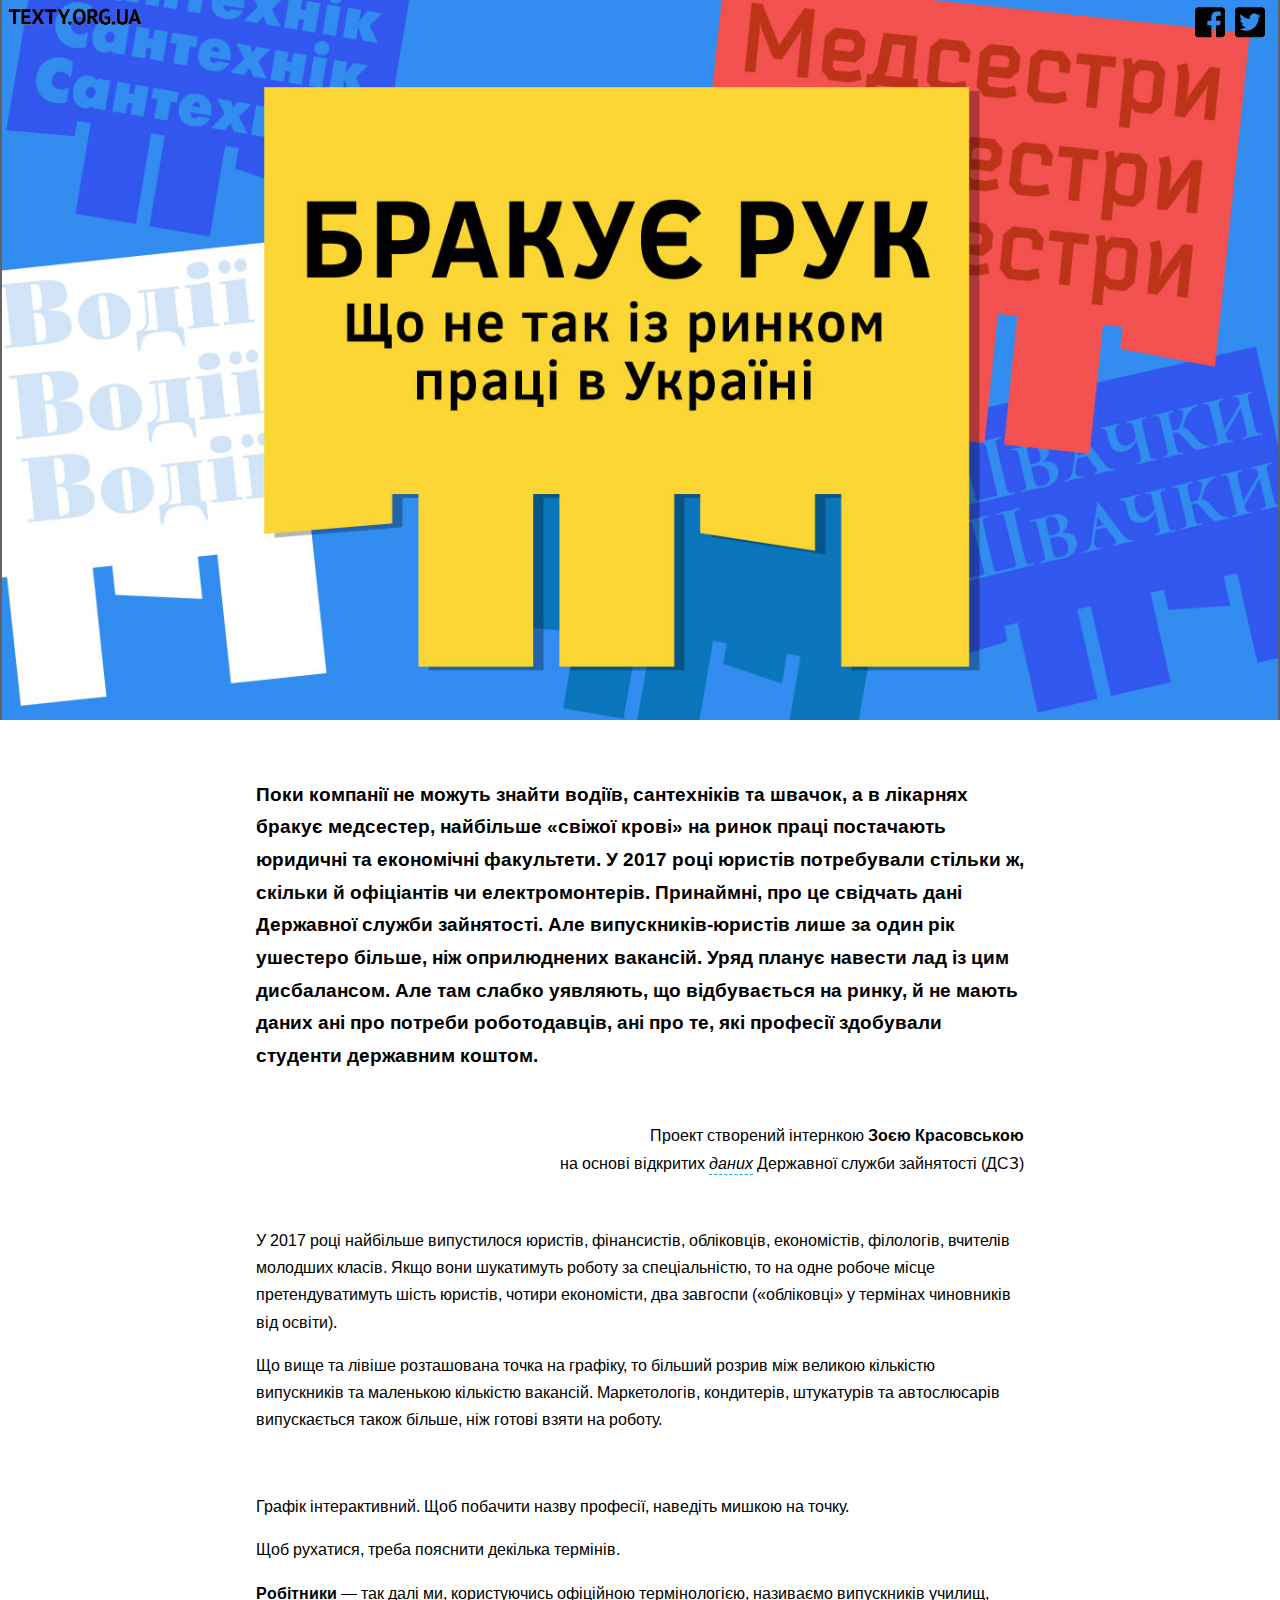
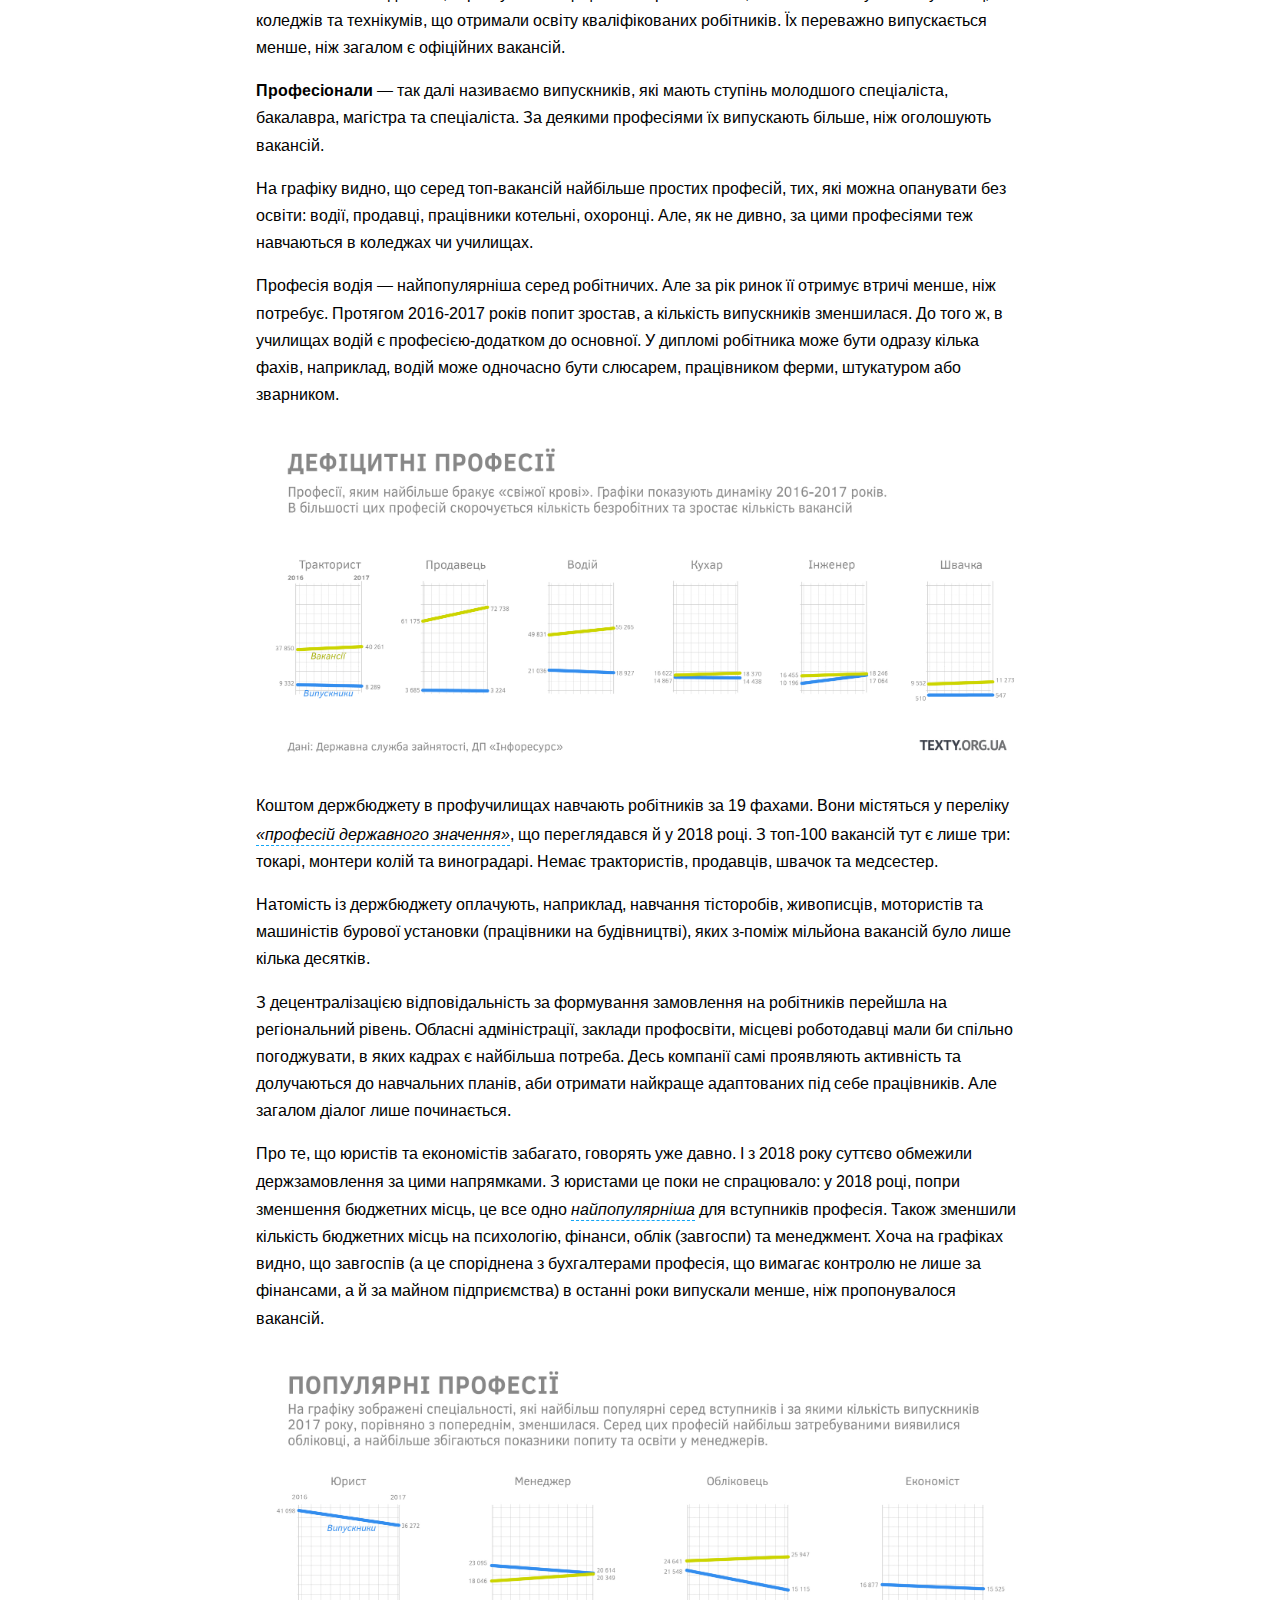
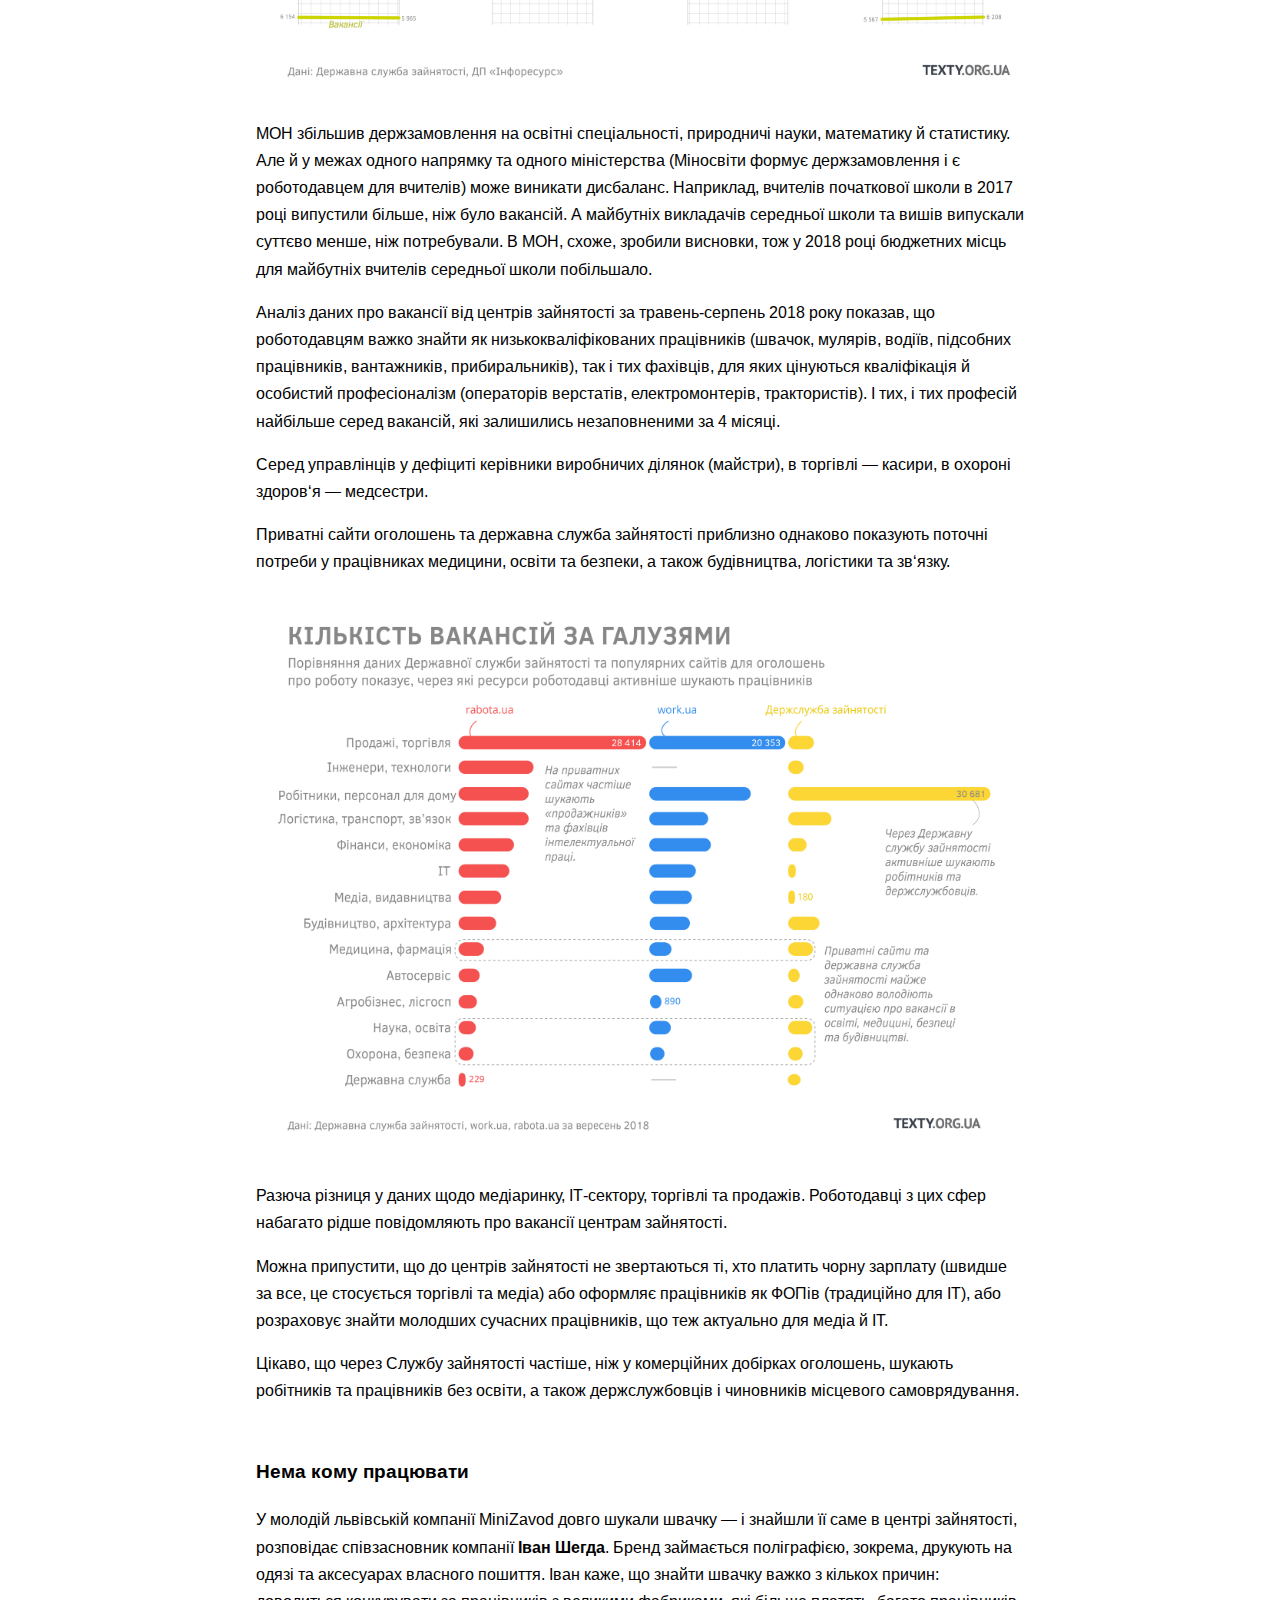
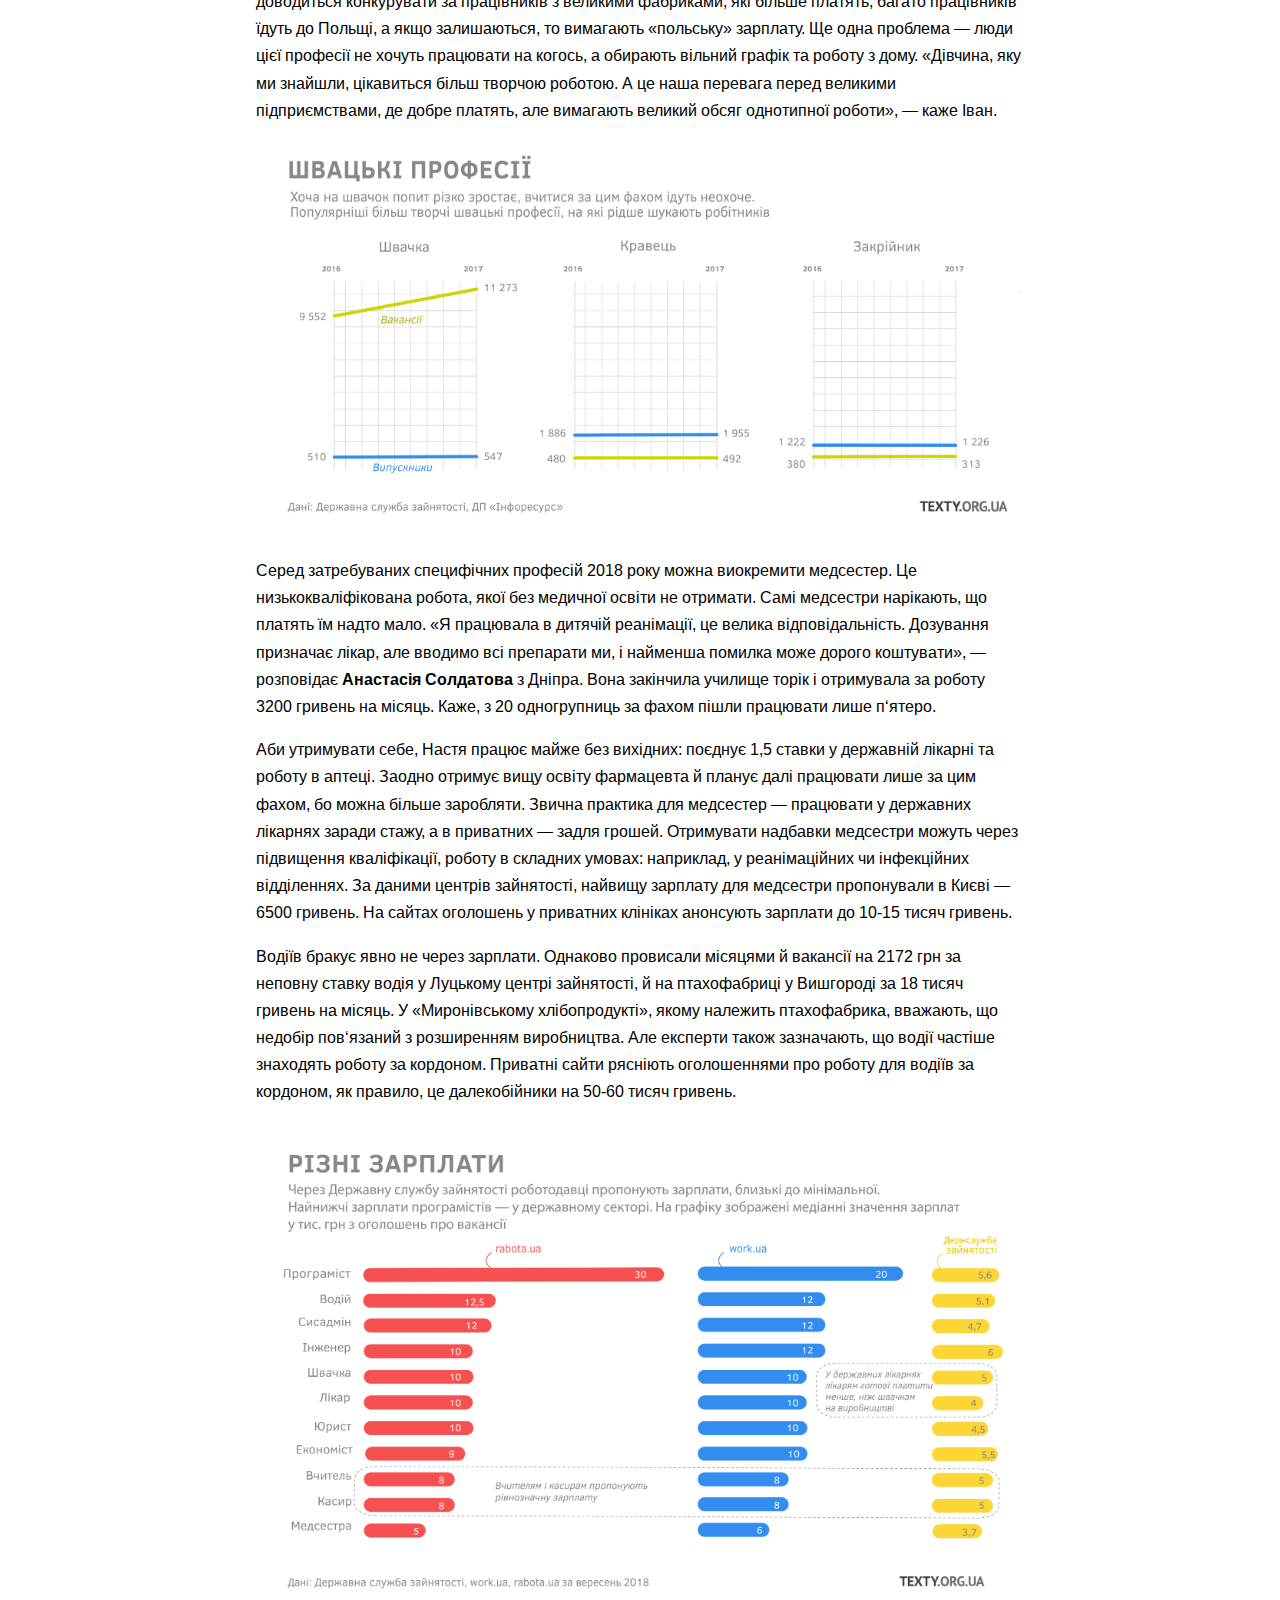
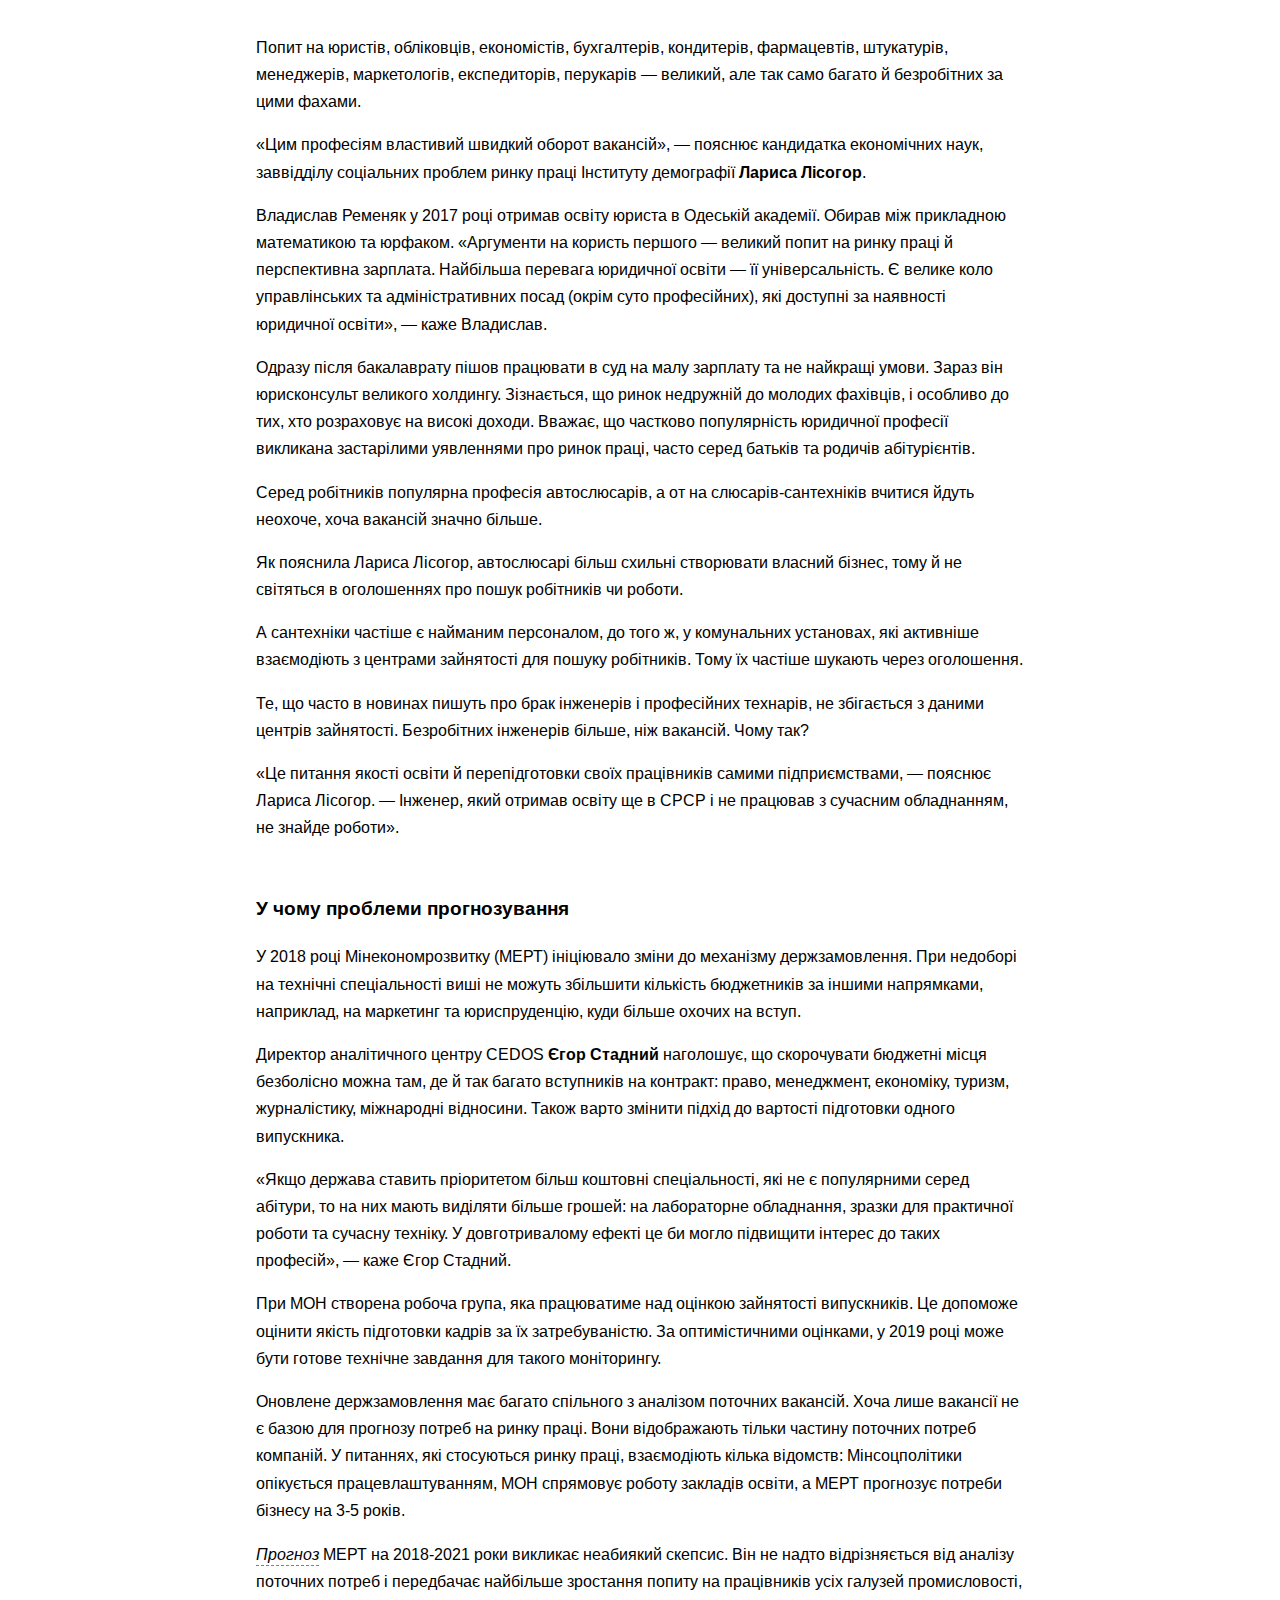
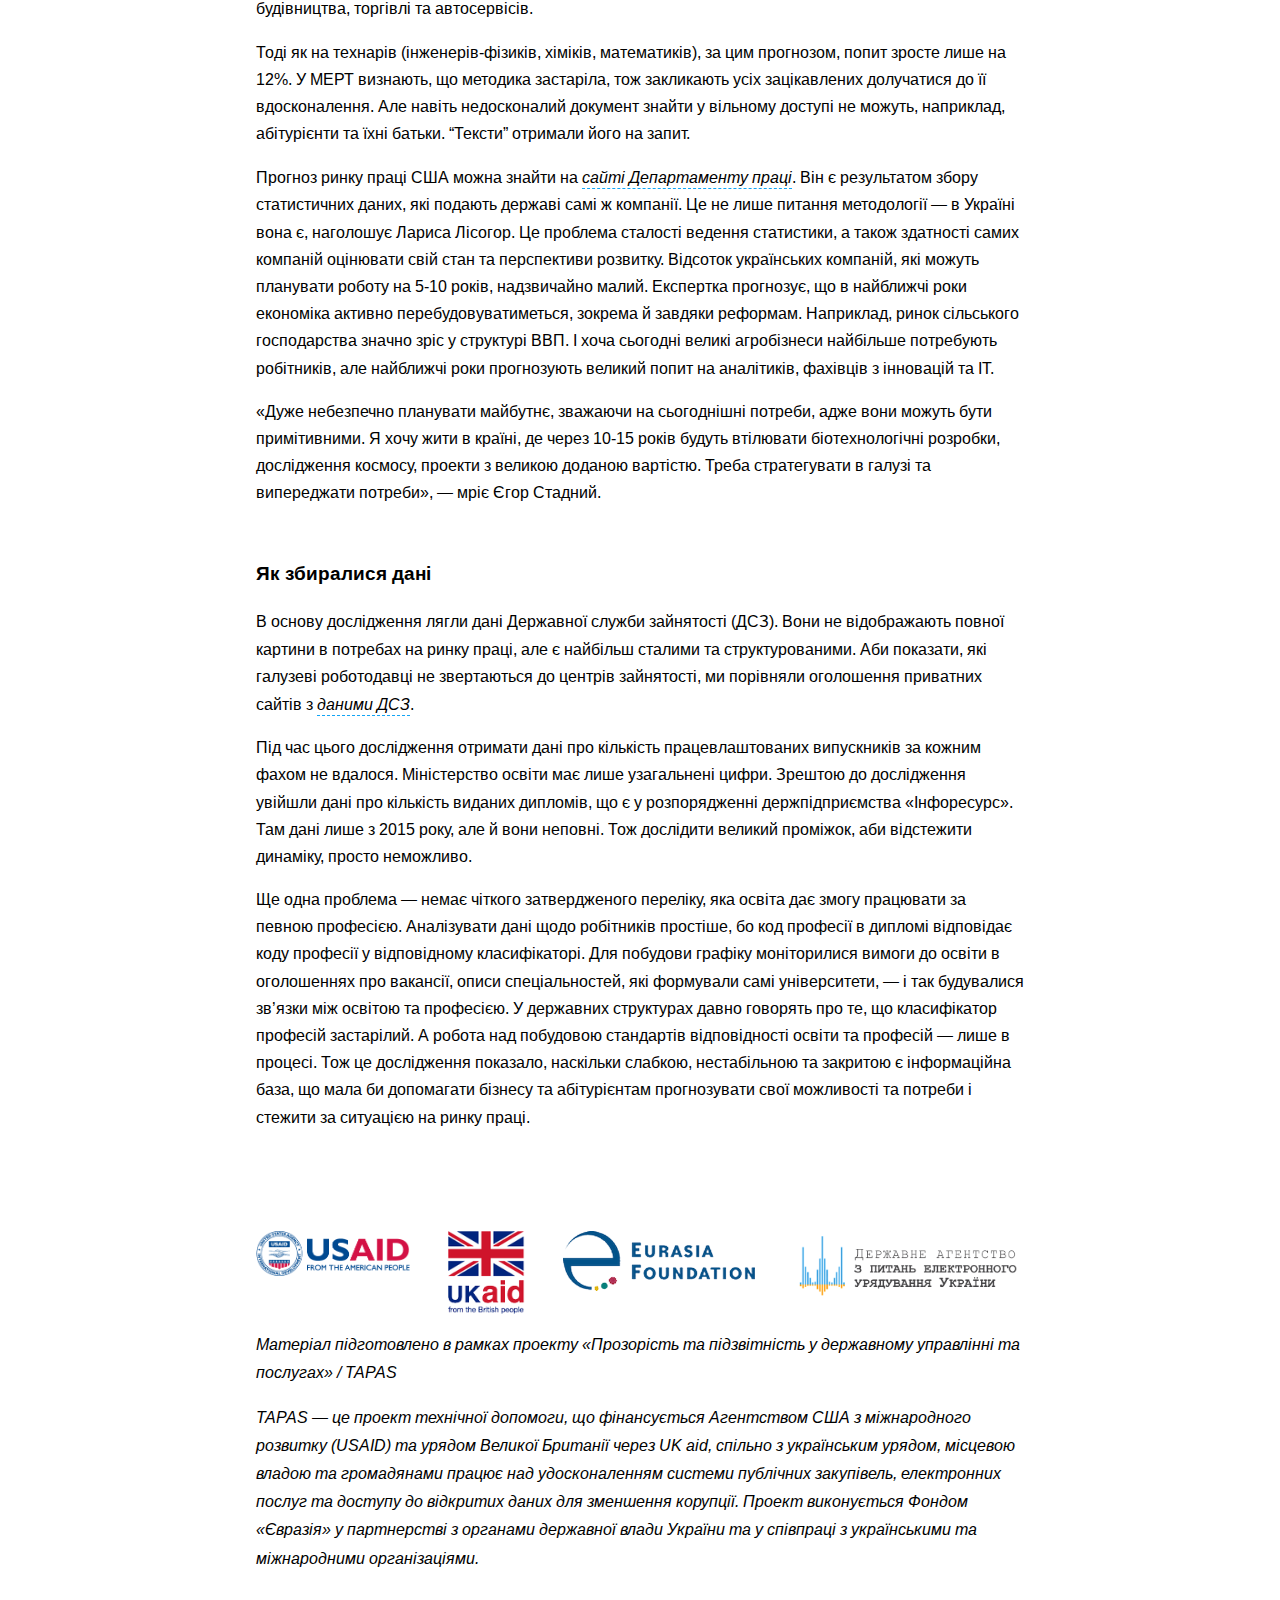
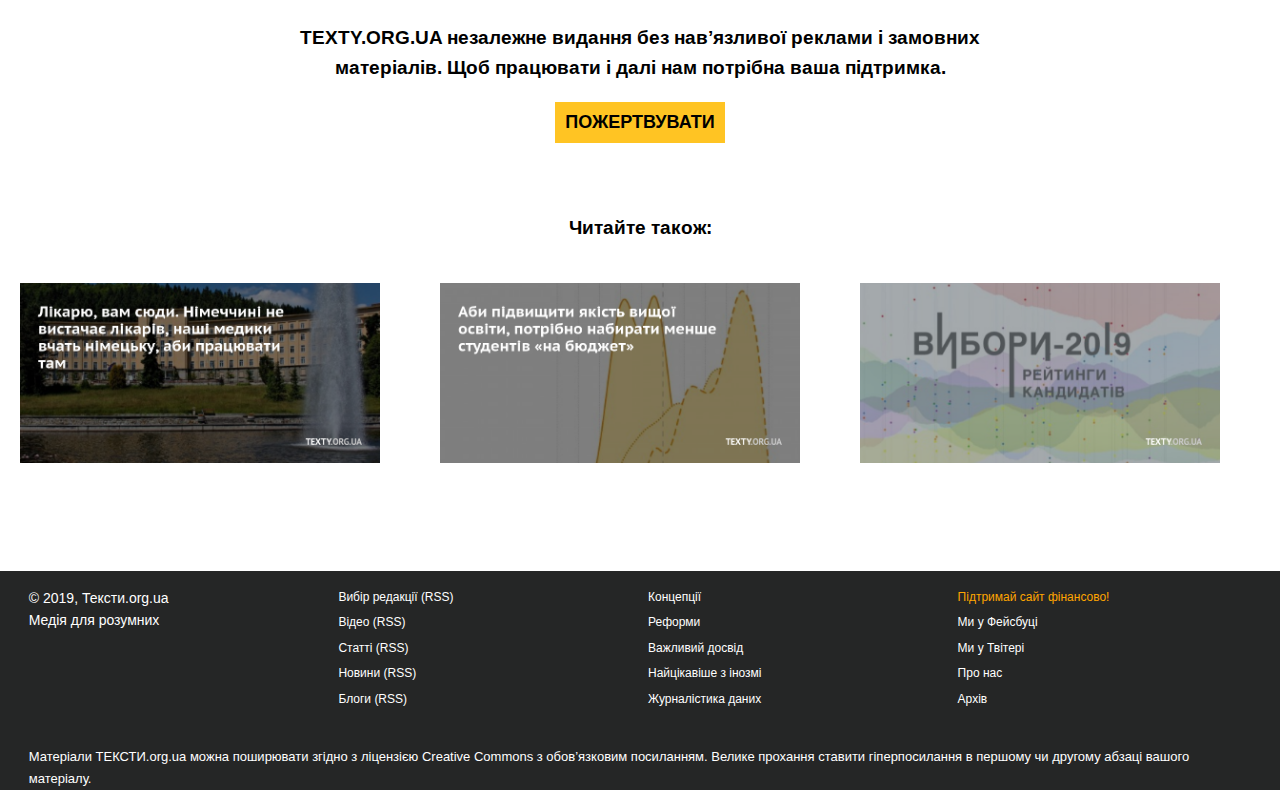
==== commit 95875c29: "init" ====
--- a/index.html
+++ b/index.html
@@ -134,14 +134,14 @@
 
 
 
-<img id="fordesktop" class="big desk"  src="img/0602_need-01.svg"/>
+<img id="fordesktop" class="big desk"  src="img/pravki-01.jpg"/>
 
     <p>Коштом держбюджету в профучилищах навчають робітників за 19 фахами. Вони містяться у переліку <a href='https://mon.gov.ua/ua/osvita/profesijno-tehnichna-osvita/vstupna-kampaniya/profesiyi-derzhavnogo-znachennya'>«професій державного значення»</a>, що переглядався й у 2018 році. З топ-100 вакансій тут є лише три: токарі, монтери колій та виноградарі. Немає трактористів, продавців, швачок та медсестер.</p>
     <p>Натомість із держбюджету оплачують, наприклад, навчання тісторобів, живописців, мотористів та машиністів бурової установки (працівники на будівництві), яких з-поміж мільйона вакансій було лише кілька десятків.</p>
     <p>З децентралізацією відповідальність за формування замовлення на робітників перейшла на регіональний рівень. Обласні адміністрації, заклади профосвіти, місцеві роботодавці мали би спільно погоджувати, в яких кадрах є найбільша потреба. Десь компанії самі проявляють активність та долучаються до навчальних планів, аби отримати найкраще адаптованих під себе працівників. Але загалом діалог лише починається.</p>
     <p>Про те, що юристів та економістів забагато, говорять уже давно. І з 2018 року суттєво обмежили держзамовлення за цими напрямками. З юристами це поки не спрацювало: у 2018 році, попри зменшення бюджетних місць, це все одно <a href=“http://texty.org.ua/pg/article/editorial/read/88233/Aby_pidvyshhyty_jakist_vyshhoji_osvity_potribno_nabyraty?a_offset=“>найпопулярніша</a> для вступників професія. Також зменшили кількість бюджетних місць на психологію, фінанси, облік (завгоспи) та менеджмент. Хоча на графіках видно, що завгоспів (а це споріднена з бухгалтерами професія, що вимагає контролю не лише за фінансами, а й за майном підприємства) в останні роки випускали менше, ніж пропонувалося вакансій.</p>
 
-<img class="big"  src="img/0602_pop-02.svg"/>
+<img class="big"  src="img/pravki-02.jpg"/>
 
 
     <p>МОН збільшив держзамовлення на освітні спеціальності, природничі науки, математику й статистику. Але й у межах одного напрямку та одного міністерства (Міносвіти формує держзамовлення і є роботодавцем для вчителів) може виникати дисбаланс. Наприклад, вчителів початкової школи в 2017 році випустили більше, ніж було вакансій. А майбутніх викладачів середньої школи та вишів випускали суттєво менше, ніж потребували. В МОН, схоже, зробили висновки, тож у 2018 році бюджетних місць для майбутніх вчителів середньої школи побільшало.</p>
@@ -150,7 +150,7 @@
     <p>Приватні сайти оголошень та державна служба зайнятості приблизно однаково показують поточні потреби у працівниках медицини, освіти та безпеки, а також будівництва, логістики та зв‘язку.</p>
 
 
-<img class="small" src="img/0602_vac-04.svg"/>
+<img class="small" src="img/pravki-04.jpg"/>
 
 
     <p>Разюча різниця у даних щодо медіаринку, ІТ-сектору, торгівлі та продажів. Роботодавці з цих сфер набагато рідше повідомляють про вакансії центрам зайнятості.</p>
@@ -161,14 +161,14 @@
     <p>У молодій львівській компанії MiniZavod довго шукали швачку — і знайшли її саме в центрі зайнятості, розповідає співзасновник компанії <b>Іван Шегда</b>. Бренд займається поліграфією, зокрема, друкують на одязі та аксесуарах власного пошиття. Іван каже, що знайти швачку важко з кількох причин: доводиться конкурувати за працівників з великими фабриками, які більше платять, багато працівників їдуть до Польщі, а якщо залишаються, то вимагають «польську» зарплату. Ще одна проблема — люди цієї професії не хочуть працювати на когось, а обирають вільний графік та роботу з дому. «Дівчина, яку ми знайшли, цікавиться більш творчою роботою. А це наша перевага перед великими підприємствами, де добре платять, але вимагають великий обсяг однотипної роботи», — каже Іван.</p>
 
 
-<img class="big" src="img/0602_shvachky-03.svg"/>
+<img class="big" src="img/pravki-03.jpg"/>
 
 
     <p>Серед затребуваних специфічних професій 2018 року можна виокремити медсестер. Це низькокваліфікована робота, якої без медичної освіти не отримати. Самі медсестри нарікають, що платять їм надто мало. «Я працювала в дитячій реанімації, це велика відповідальність. Дозування призначає лікар, але вводимо всі препарати ми, і найменша помилка може дорого коштувати», — розповідає <b>Анастасія Солдатова</b> з Дніпра. Вона закінчила училище торік і отримувала за роботу 3200 гривень на місяць. Каже, з 20 одногрупниць за фахом пішли працювати лише п‘ятеро.</p>
     <p>Аби утримувати себе, Настя працює майже без вихідних: поєднує 1,5 ставки у державній лікарні та роботу в аптеці. Заодно отримує вищу освіту фармацевта й планує далі працювати лише за цим фахом, бо можна більше заробляти. Звична практика для медсестер — працювати у державних лікарнях заради стажу, а в приватних — задля грошей. Отримувати надбавки медсестри можуть через підвищення кваліфікації, роботу в складних умовах: наприклад, у реанімаційних чи інфекційних відділеннях. За даними центрів зайнятості, найвищу зарплату для медсестри пропонували в Києві — 6500 гривень. На сайтах оголошень у приватних клініках анонсують зарплати до 10-15 тисяч гривень.</p>
     <p>Водіїв бракує явно не через зарплати. Однаково провисали місяцями й вакансії на 2172 грн за неповну ставку водія у Луцькому центрі зайнятості, й на птахофабриці у Вишгороді за 18 тисяч гривень на місяць. У «Миронівському хлібопродукті», якому належить птахофабрика, вважають, що недобір пов‘язаний з розширенням виробництва. Але експерти також зазначають, що водії частіше знаходять роботу за кордоном. Приватні сайти рясніють оголошеннями про роботу для водіїв за кордоном, як правило, це далекобійники на 50-60 тисяч гривень.</p>
 
-<img class="small" src="img/0602_salary-05.svg"/>
+<img class="small" src="img/pravki-05.jpg"/>
     <p>Попит на юристів, обліковців, економістів, бухгалтерів, кондитерів, фармацевтів, штукатурів, менеджерів, маркетологів, експедиторів, перукарів — великий, але так само багато й безробітних за цими фахами.</p>
     <p>«Цим професіям властивий швидкий оборот вакансій», — пояснює кандидатка економічних наук, заввідділу соціальних проблем ринку праці Інституту демографії <b>Лариса Лісогор</b>.</p>
     <p>Владислав Ременяк у 2017 році отримав освіту юриста в Одеській академії. Обирав між прикладною математикою та юрфаком. «Аргументи на користь першого — великий попит на ринку праці й перспективна зарплата. Найбільша перевага юридичної освіти — її універсальність. Є велике коло управлінських та адміністративних посад (окрім суто професійних), які доступні за наявності юридичної освіти», — каже Владислав.</p>
@@ -310,7 +310,7 @@
         document.getElementsByClassName("text-content")[1].style.width = "90%";
     }
     if(screen.width >= 500){
-        picture.src = "img/0602_need-01.svg";
+        picture.src = "img/pravki-01.jpg";
         document.getElementsByClassName("text-content")[0].style.width = "60%";
         document.getElementsByClassName("text-content")[1].style.width = "60%";
     }
@@ -322,7 +322,7 @@
             document.getElementsByClassName("text-content")[1].style.width = "90%";
         }
         if(screen.width >= 500){
-            picture.src = "img/0602_need-01.svg";
+            picture.src = "img/pravki-01.jpg";
             document.getElementsByClassName("text-content")[0].style.width = "60%";
             document.getElementsByClassName("text-content")[1].style.width = "60%";
         }
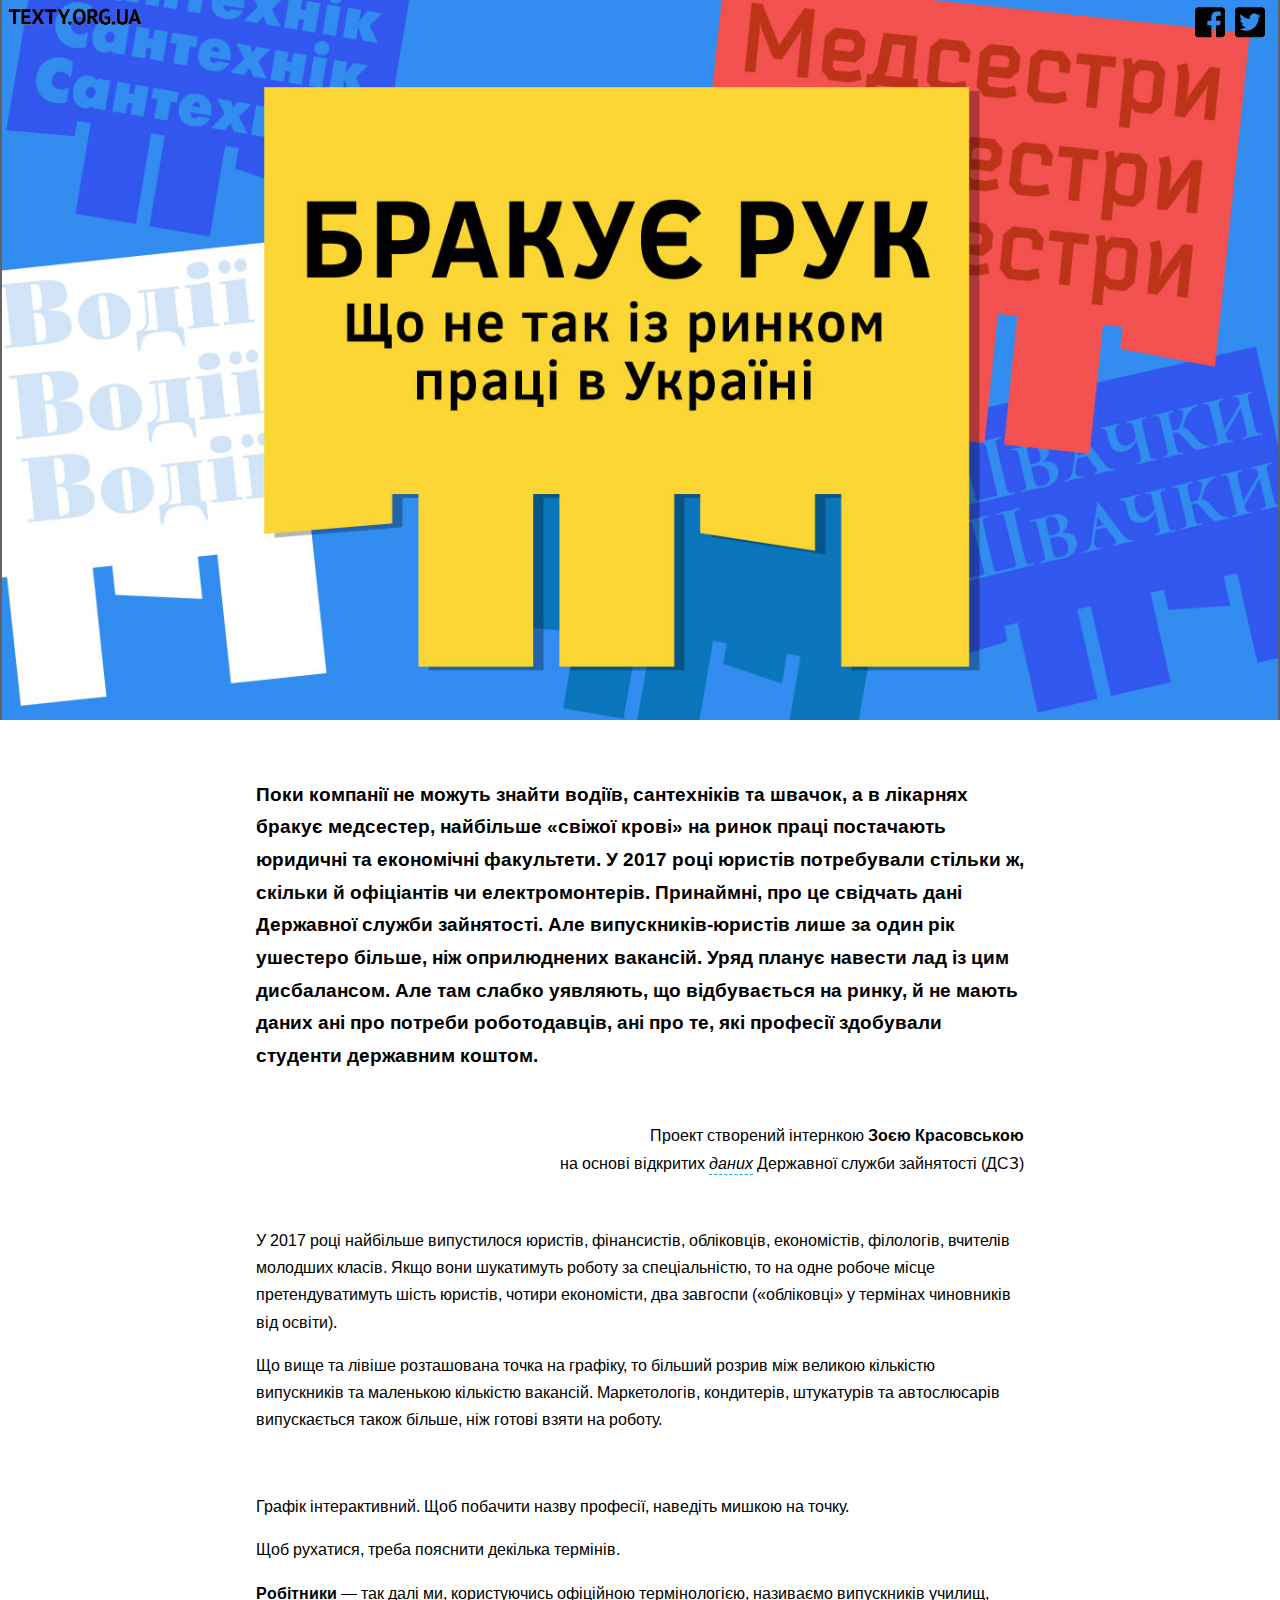
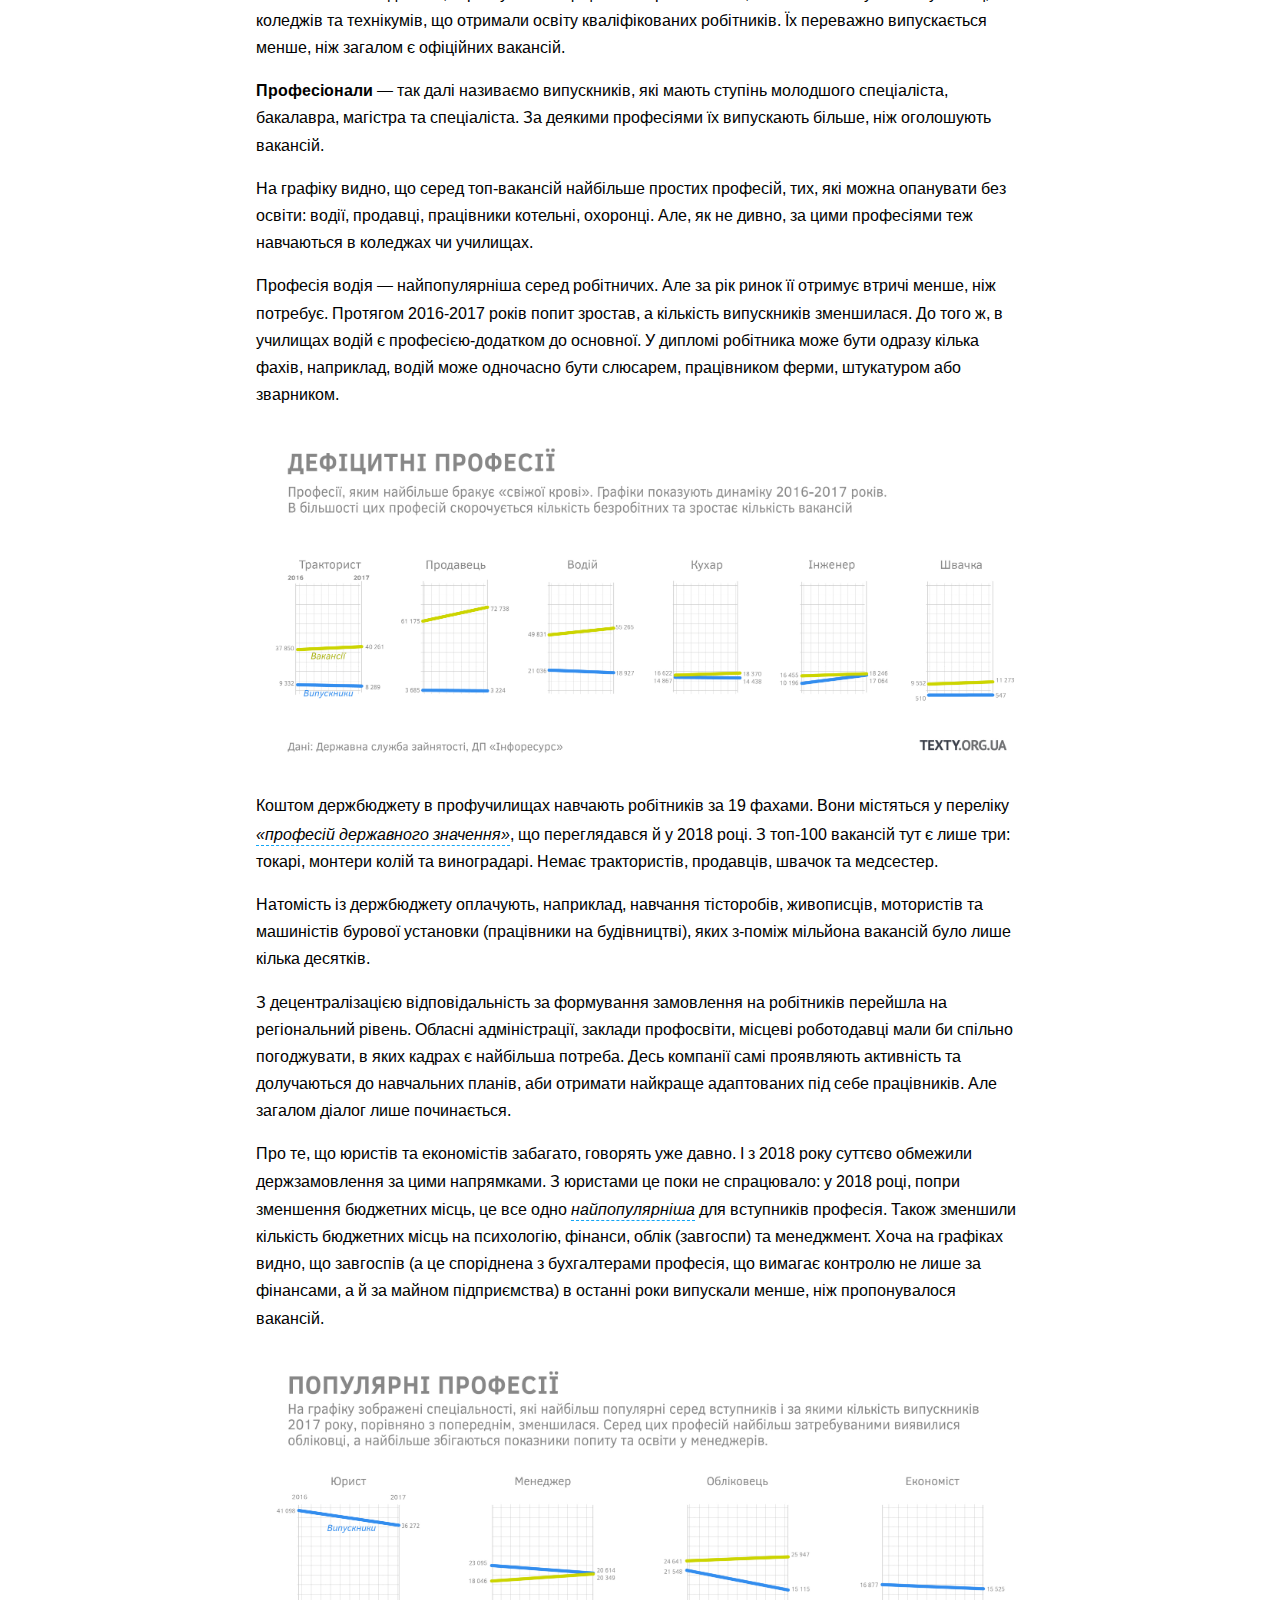
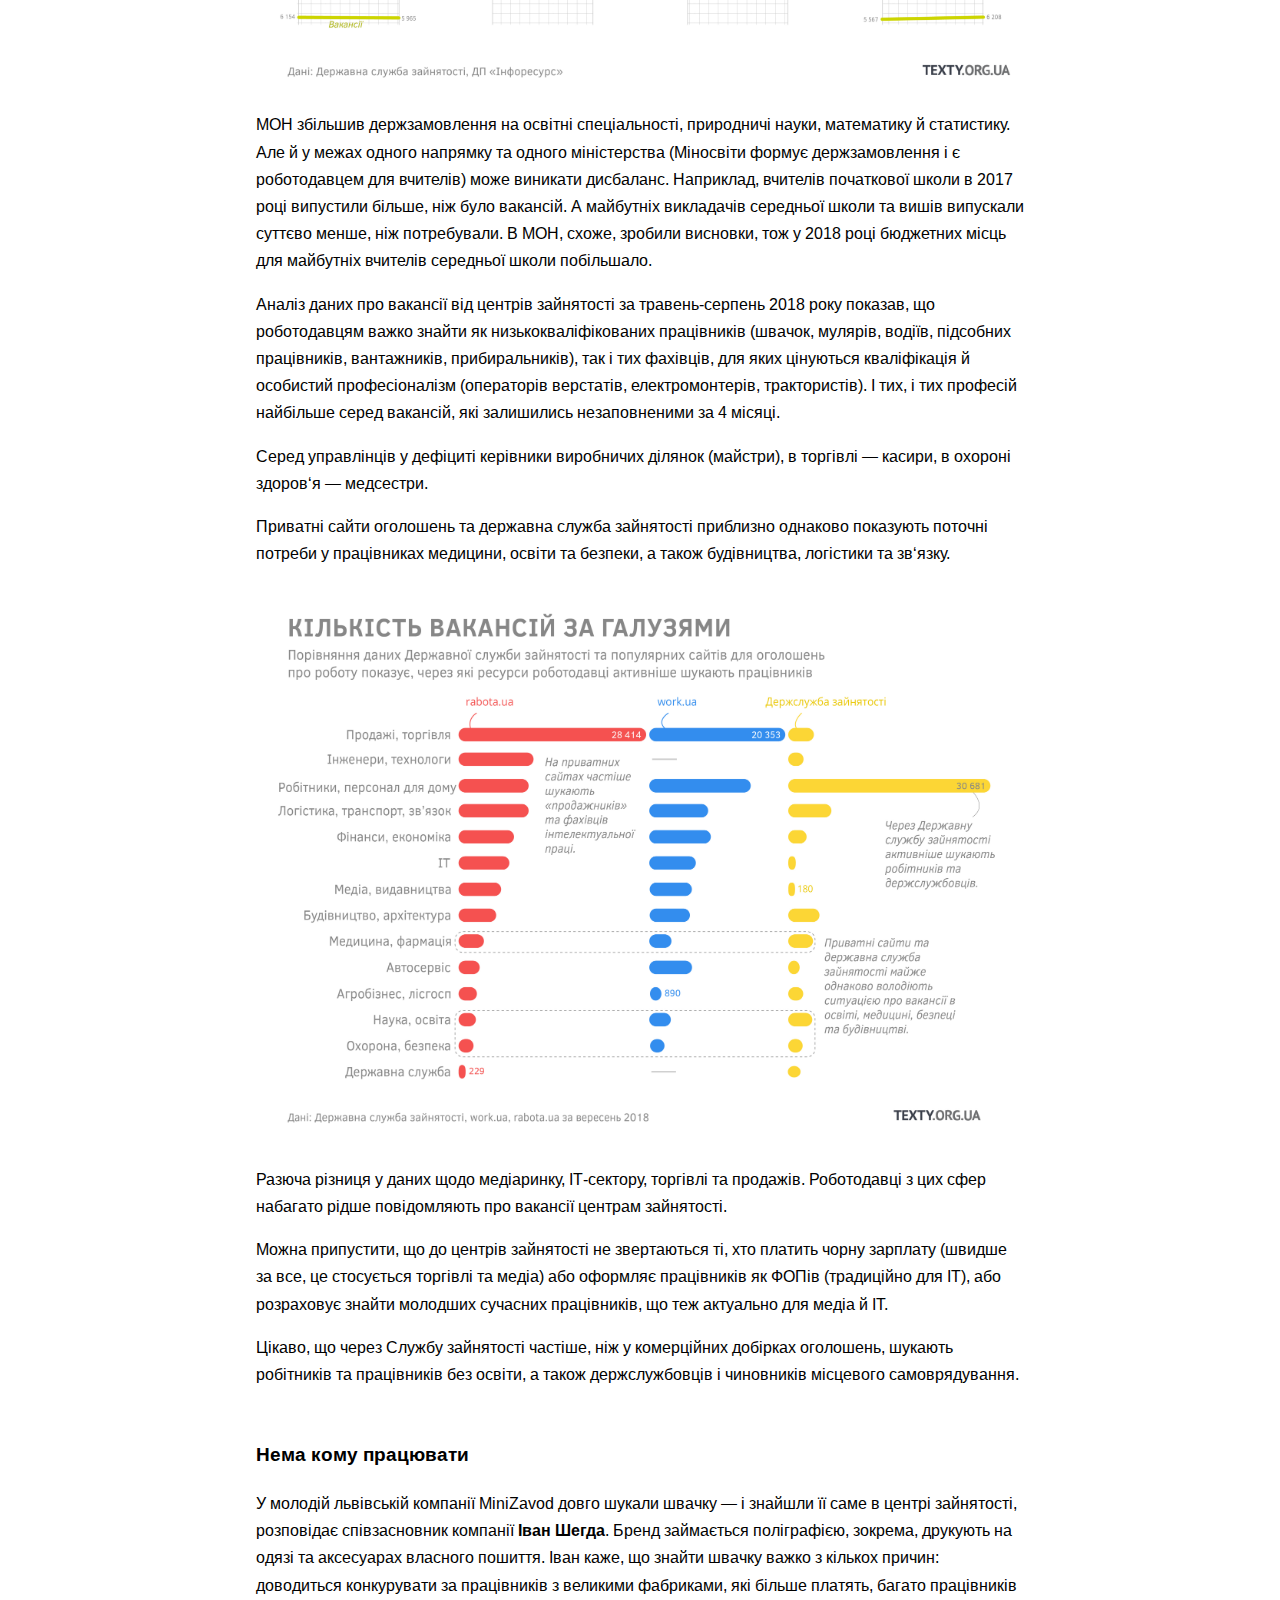
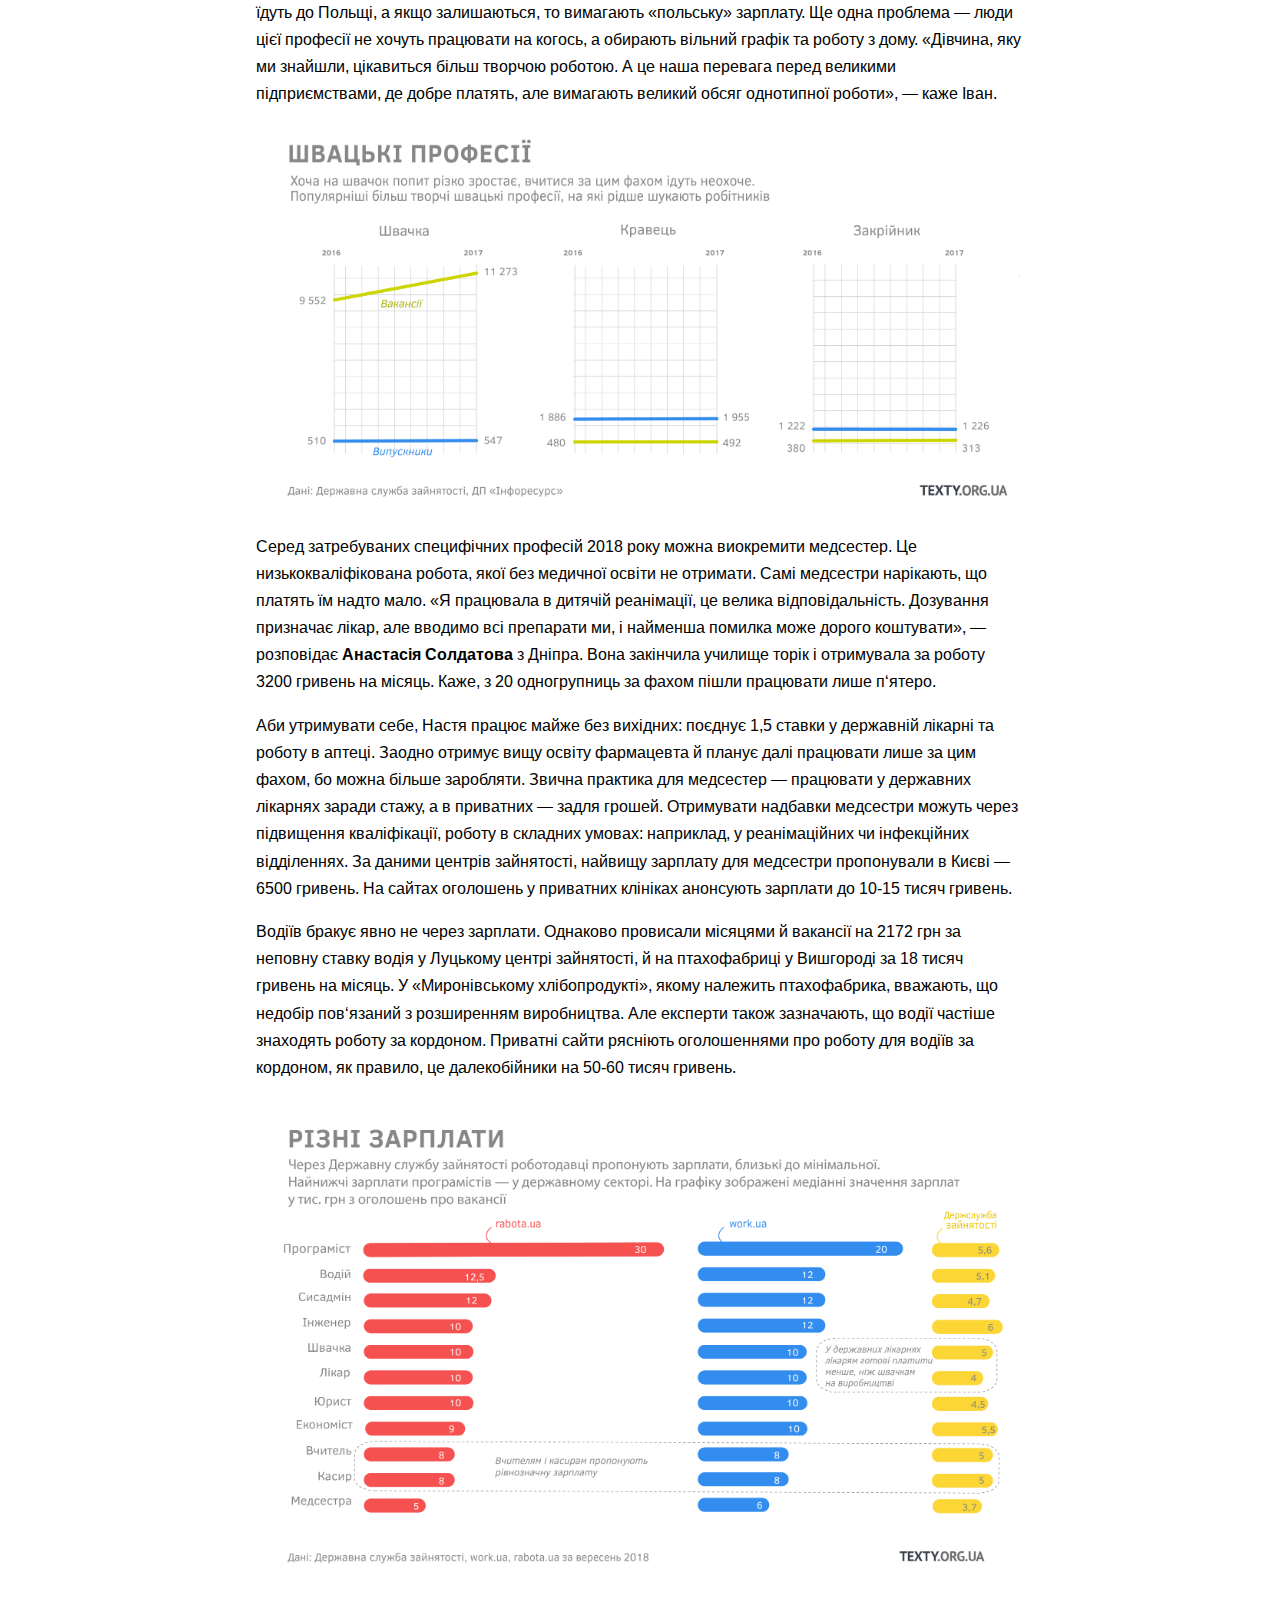
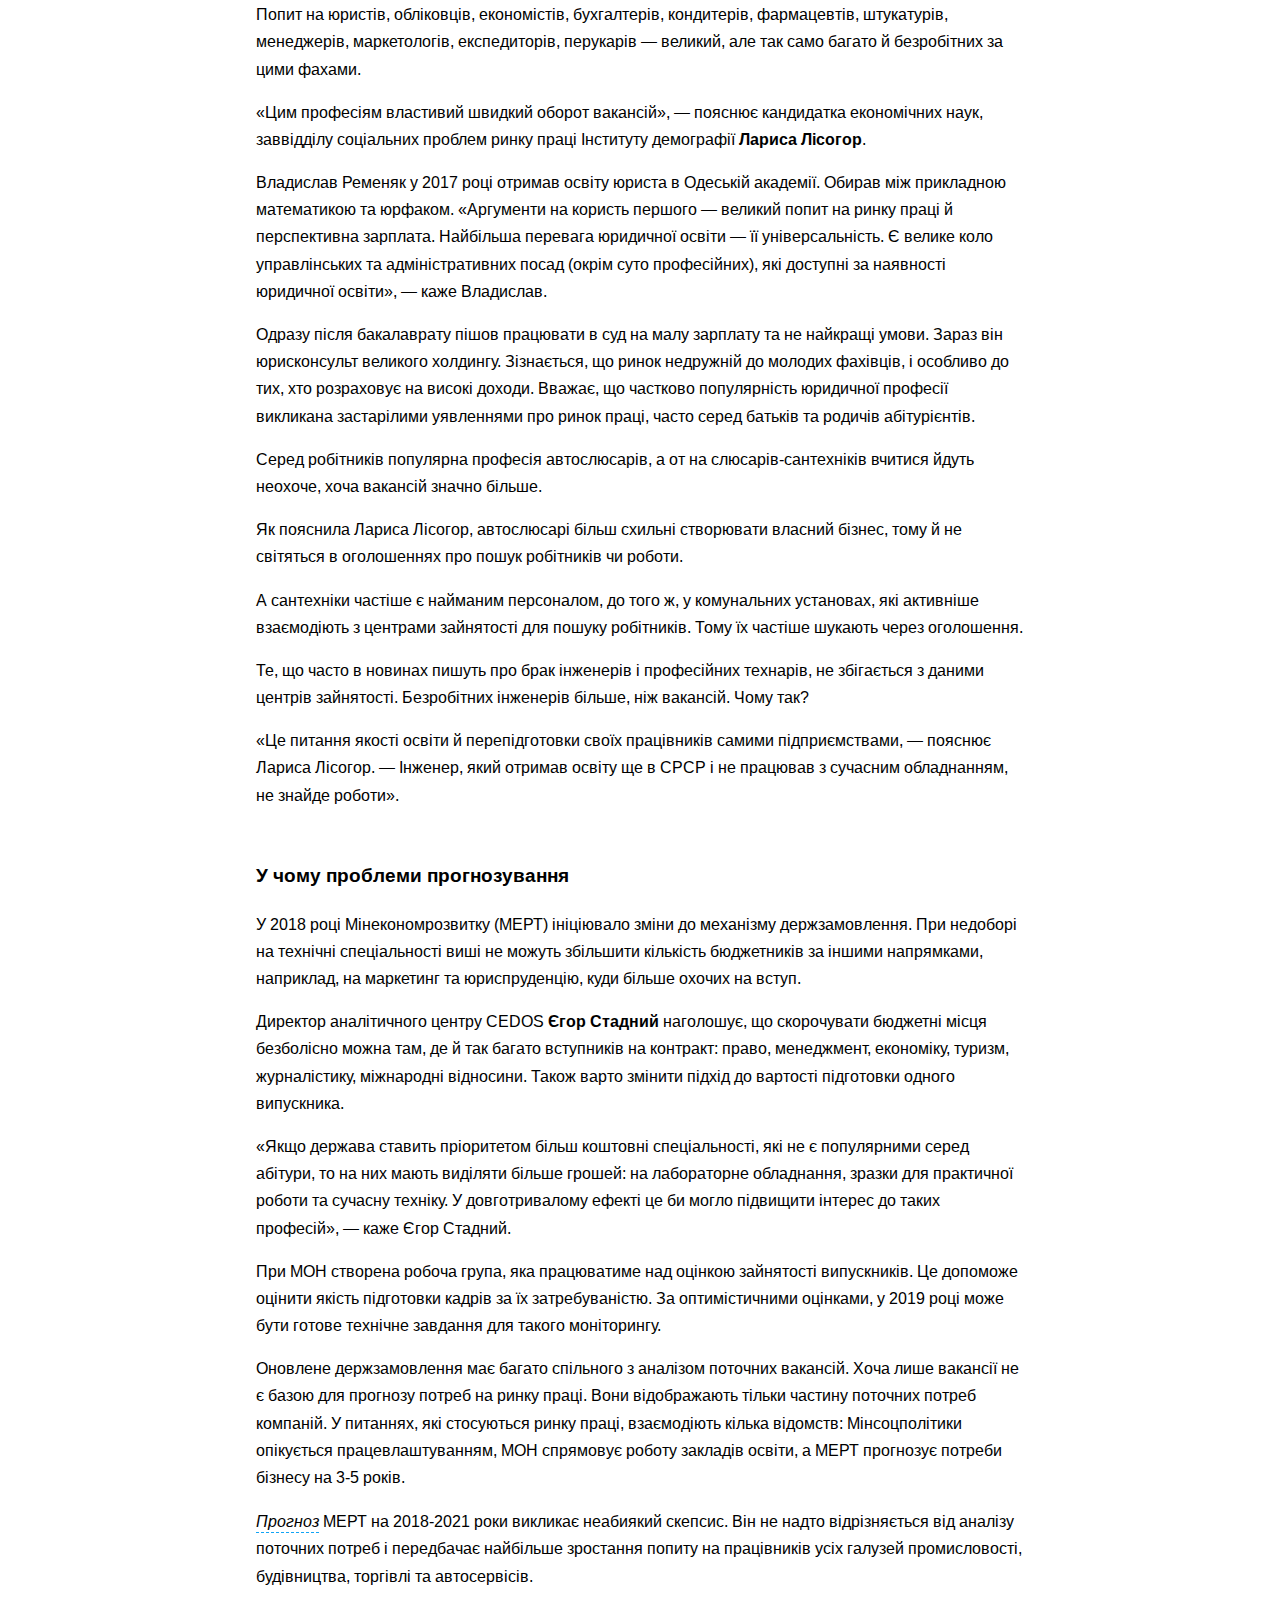
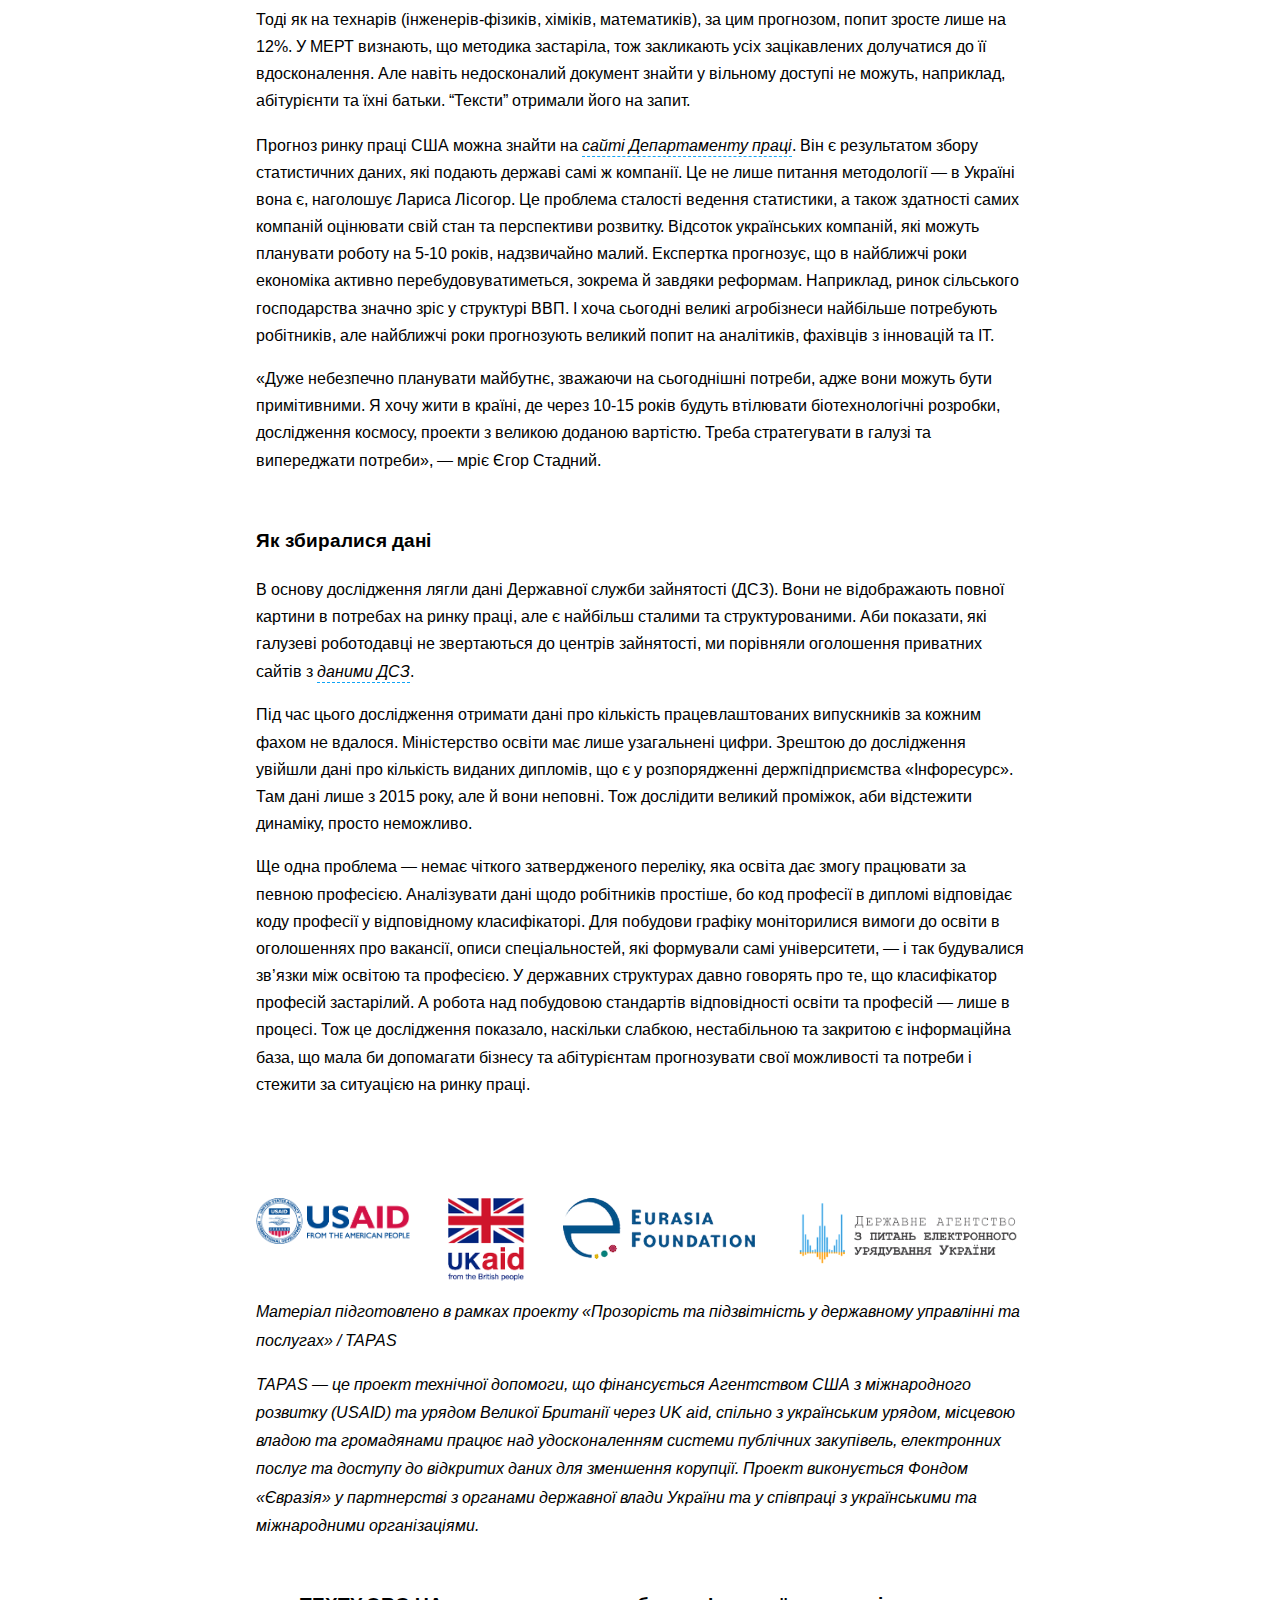
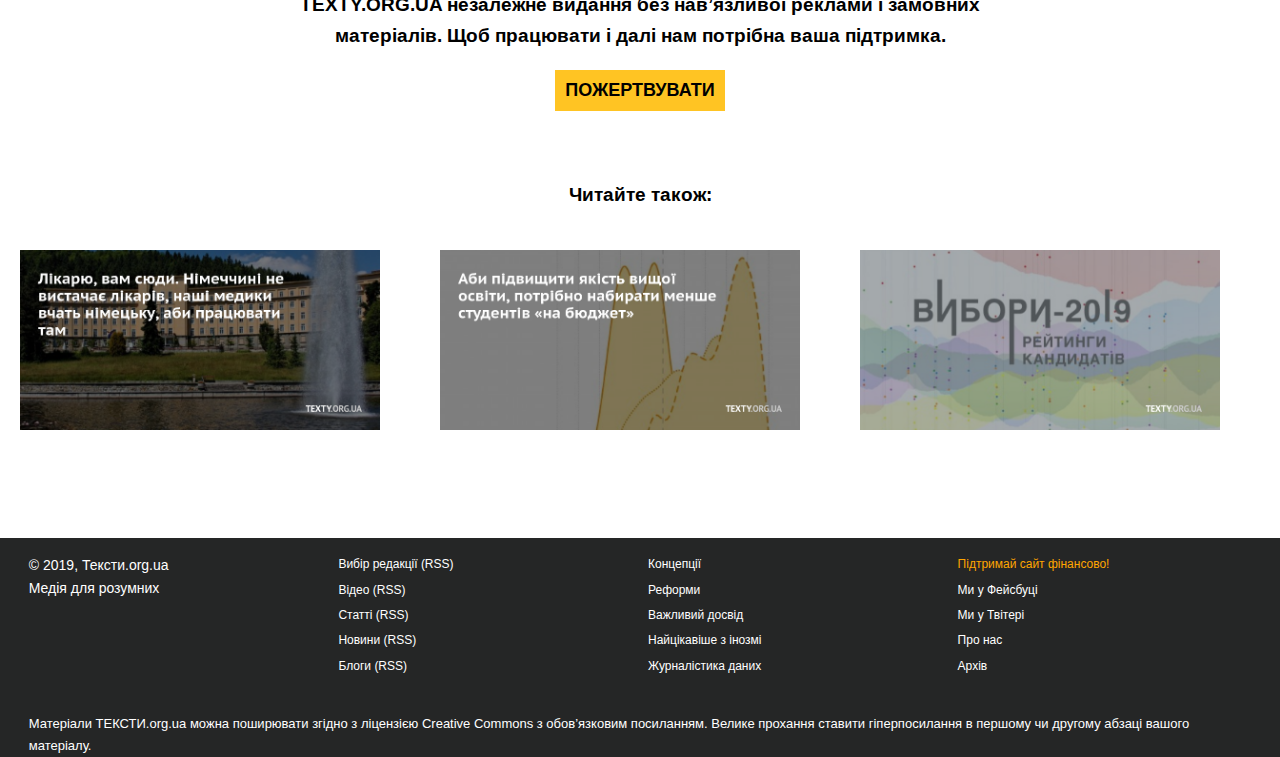
==== commit 184d8b89: "додала моб. версію" ====
--- a/index.html
+++ b/index.html
@@ -141,7 +141,7 @@
     <p>З децентралізацією відповідальність за формування замовлення на робітників перейшла на регіональний рівень. Обласні адміністрації, заклади профосвіти, місцеві роботодавці мали би спільно погоджувати, в яких кадрах є найбільша потреба. Десь компанії самі проявляють активність та долучаються до навчальних планів, аби отримати найкраще адаптованих під себе працівників. Але загалом діалог лише починається.</p>
     <p>Про те, що юристів та економістів забагато, говорять уже давно. І з 2018 року суттєво обмежили держзамовлення за цими напрямками. З юристами це поки не спрацювало: у 2018 році, попри зменшення бюджетних місць, це все одно <a href=“http://texty.org.ua/pg/article/editorial/read/88233/Aby_pidvyshhyty_jakist_vyshhoji_osvity_potribno_nabyraty?a_offset=“>найпопулярніша</a> для вступників професія. Також зменшили кількість бюджетних місць на психологію, фінанси, облік (завгоспи) та менеджмент. Хоча на графіках видно, що завгоспів (а це споріднена з бухгалтерами професія, що вимагає контролю не лише за фінансами, а й за майном підприємства) в останні роки випускали менше, ніж пропонувалося вакансій.</p>
 
-<img class="big"  src="img/pravki-02.jpg"/>
+<img id="pravki2" class="big desk" src="img/pravki-02.jpg"/>
 
 
     <p>МОН збільшив держзамовлення на освітні спеціальності, природничі науки, математику й статистику. Але й у межах одного напрямку та одного міністерства (Міносвіти формує держзамовлення і є роботодавцем для вчителів) може виникати дисбаланс. Наприклад, вчителів початкової школи в 2017 році випустили більше, ніж було вакансій. А майбутніх викладачів середньої школи та вишів випускали суттєво менше, ніж потребували. В МОН, схоже, зробили висновки, тож у 2018 році бюджетних місць для майбутніх вчителів середньої школи побільшало.</p>
@@ -150,7 +150,7 @@
     <p>Приватні сайти оголошень та державна служба зайнятості приблизно однаково показують поточні потреби у працівниках медицини, освіти та безпеки, а також будівництва, логістики та зв‘язку.</p>
 
 
-<img class="small" src="img/pravki-04.jpg"/>
+<img id="pravki4" class="big desk" src="img/pravki-04.jpg"/>
 
 
     <p>Разюча різниця у даних щодо медіаринку, ІТ-сектору, торгівлі та продажів. Роботодавці з цих сфер набагато рідше повідомляють про вакансії центрам зайнятості.</p>
@@ -161,14 +161,14 @@
     <p>У молодій львівській компанії MiniZavod довго шукали швачку — і знайшли її саме в центрі зайнятості, розповідає співзасновник компанії <b>Іван Шегда</b>. Бренд займається поліграфією, зокрема, друкують на одязі та аксесуарах власного пошиття. Іван каже, що знайти швачку важко з кількох причин: доводиться конкурувати за працівників з великими фабриками, які більше платять, багато працівників їдуть до Польщі, а якщо залишаються, то вимагають «польську» зарплату. Ще одна проблема — люди цієї професії не хочуть працювати на когось, а обирають вільний графік та роботу з дому. «Дівчина, яку ми знайшли, цікавиться більш творчою роботою. А це наша перевага перед великими підприємствами, де добре платять, але вимагають великий обсяг однотипної роботи», — каже Іван.</p>
 
 
-<img class="big" src="img/pravki-03.jpg"/>
+<img id="pravki3" class="big desk" src="img/pravki-03.jpg"/>
 
 
     <p>Серед затребуваних специфічних професій 2018 року можна виокремити медсестер. Це низькокваліфікована робота, якої без медичної освіти не отримати. Самі медсестри нарікають, що платять їм надто мало. «Я працювала в дитячій реанімації, це велика відповідальність. Дозування призначає лікар, але вводимо всі препарати ми, і найменша помилка може дорого коштувати», — розповідає <b>Анастасія Солдатова</b> з Дніпра. Вона закінчила училище торік і отримувала за роботу 3200 гривень на місяць. Каже, з 20 одногрупниць за фахом пішли працювати лише п‘ятеро.</p>
     <p>Аби утримувати себе, Настя працює майже без вихідних: поєднує 1,5 ставки у державній лікарні та роботу в аптеці. Заодно отримує вищу освіту фармацевта й планує далі працювати лише за цим фахом, бо можна більше заробляти. Звична практика для медсестер — працювати у державних лікарнях заради стажу, а в приватних — задля грошей. Отримувати надбавки медсестри можуть через підвищення кваліфікації, роботу в складних умовах: наприклад, у реанімаційних чи інфекційних відділеннях. За даними центрів зайнятості, найвищу зарплату для медсестри пропонували в Києві — 6500 гривень. На сайтах оголошень у приватних клініках анонсують зарплати до 10-15 тисяч гривень.</p>
     <p>Водіїв бракує явно не через зарплати. Однаково провисали місяцями й вакансії на 2172 грн за неповну ставку водія у Луцькому центрі зайнятості, й на птахофабриці у Вишгороді за 18 тисяч гривень на місяць. У «Миронівському хлібопродукті», якому належить птахофабрика, вважають, що недобір пов‘язаний з розширенням виробництва. Але експерти також зазначають, що водії частіше знаходять роботу за кордоном. Приватні сайти рясніють оголошеннями про роботу для водіїв за кордоном, як правило, це далекобійники на 50-60 тисяч гривень.</p>
 
-<img class="small" src="img/pravki-05.jpg"/>
+<img id="pravki5" class="big desk" src="img/pravki-05.jpg"/>
     <p>Попит на юристів, обліковців, економістів, бухгалтерів, кондитерів, фармацевтів, штукатурів, менеджерів, маркетологів, експедиторів, перукарів — великий, але так само багато й безробітних за цими фахами.</p>
     <p>«Цим професіям властивий швидкий оборот вакансій», — пояснює кандидатка економічних наук, заввідділу соціальних проблем ринку праці Інституту демографії <b>Лариса Лісогор</b>.</p>
     <p>Владислав Ременяк у 2017 році отримав освіту юриста в Одеській академії. Обирав між прикладною математикою та юрфаком. «Аргументи на користь першого — великий попит на ринку праці й перспективна зарплата. Найбільша перевага юридичної освіти — її універсальність. Є велике коло управлінських та адміністративних посад (окрім суто професійних), які доступні за наявності юридичної освіти», — каже Владислав.</p>
@@ -303,26 +303,47 @@
 <script src="lib/jquery-2.1.4.min.js"></script>
 
 <script>
-    var picture = document.getElementById("fordesktop");
+    var picture1 = document.getElementById("fordesktop");
+    var picture2 = document.getElementById("pravki2");
+    var picture3 = document.getElementById("pravki3");
+    var picture4 = document.getElementById("pravki4");
+    var picture5 = document.getElementById("pravki5");
+
     if(screen.width < 500){
-        picture.src = "img/phone_need.jpg";
+        picture1.src = "img/mob/need_mobile.jpg";
+        picture2.src = "img/mob/pop_mobile.jpg";
+        picture3.src = "img/mob/shvachky_mobile.jpg";
+        picture4.src = "img/mob/vac_mobile.jpg";
+        picture5.src = "img/mob/salary_mobile.jpg";
         document.getElementsByClassName("text-content")[0].style.width = "90%";
         document.getElementsByClassName("text-content")[1].style.width = "90%";
     }
     if(screen.width >= 500){
-        picture.src = "img/pravki-01.jpg";
+        picture1.src = "img/pravki-01.jpg";
+        picture2.src = "img/pravki-02.jpg";
+        picture3.src = "img/pravki-03.jpg";
+        picture4.src = "img/pravki-04.jpg";
+        picture5.src = "img/pravki-05.jpg";
         document.getElementsByClassName("text-content")[0].style.width = "60%";
         document.getElementsByClassName("text-content")[1].style.width = "60%";
     }
 
     screen.orientation.addEventListener("change", function(e) {
         if(screen.width < 500){
-            picture.src = "img/phone_need.jpg";
+            picture1.src = "img/mob/need_mobile.jpg";
+            picture2.src = "img/mob/pop_mobile.jpg";
+            picture3.src = "img/mob/shvachky_mobile.jpg";
+            picture4.src = "img/mob/vac_mobile.jpg";
+            picture5.src = "img/mob/salary_mobile.jpg";
             document.getElementsByClassName("text-content")[0].style.width = "90%";
             document.getElementsByClassName("text-content")[1].style.width = "90%";
         }
         if(screen.width >= 500){
-            picture.src = "img/pravki-01.jpg";
+            picture1.src = "img/pravki-01.jpg";
+            picture2.src = "img/pravki-02.jpg";
+            picture3.src = "img/pravki-03.jpg";
+            picture4.src = "img/pravki-04.jpg";
+            picture5.src = "img/pravki-05.jpg";
             document.getElementsByClassName("text-content")[0].style.width = "60%";
             document.getElementsByClassName("text-content")[1].style.width = "60%";
         }
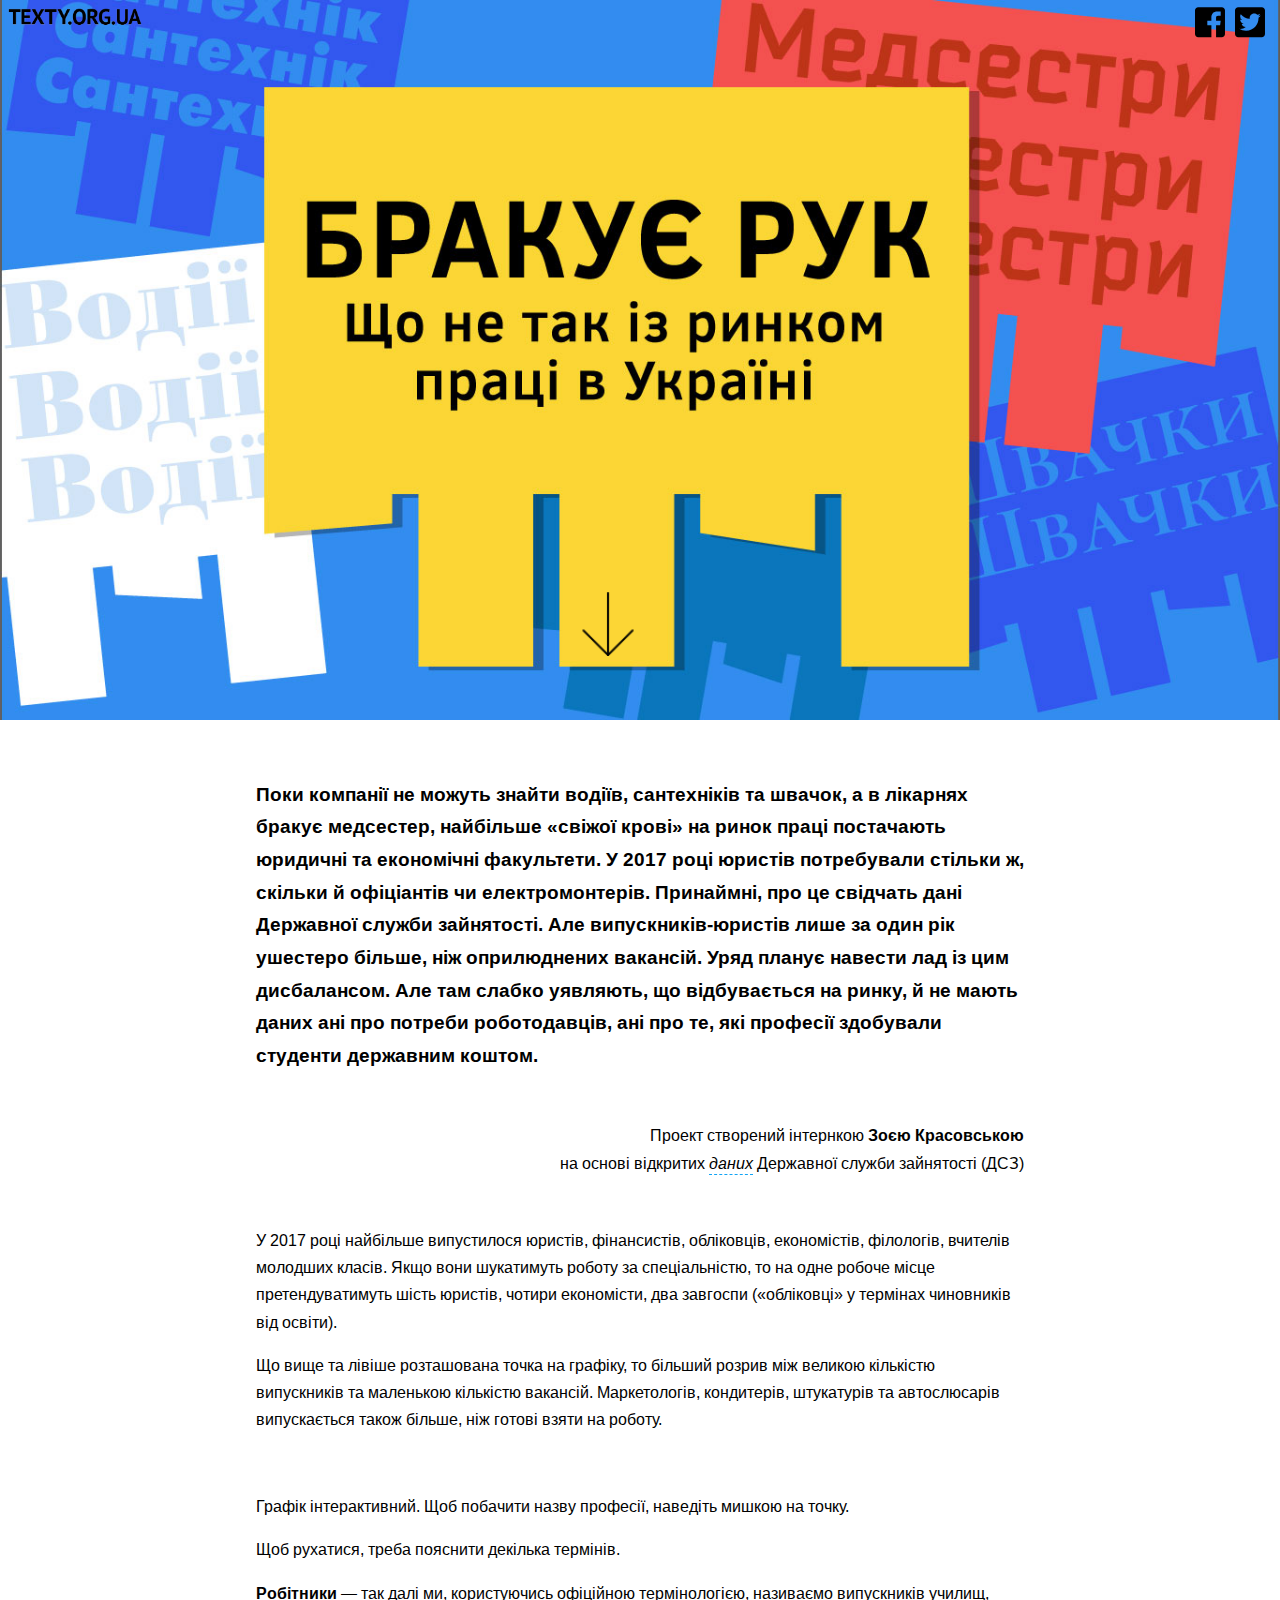
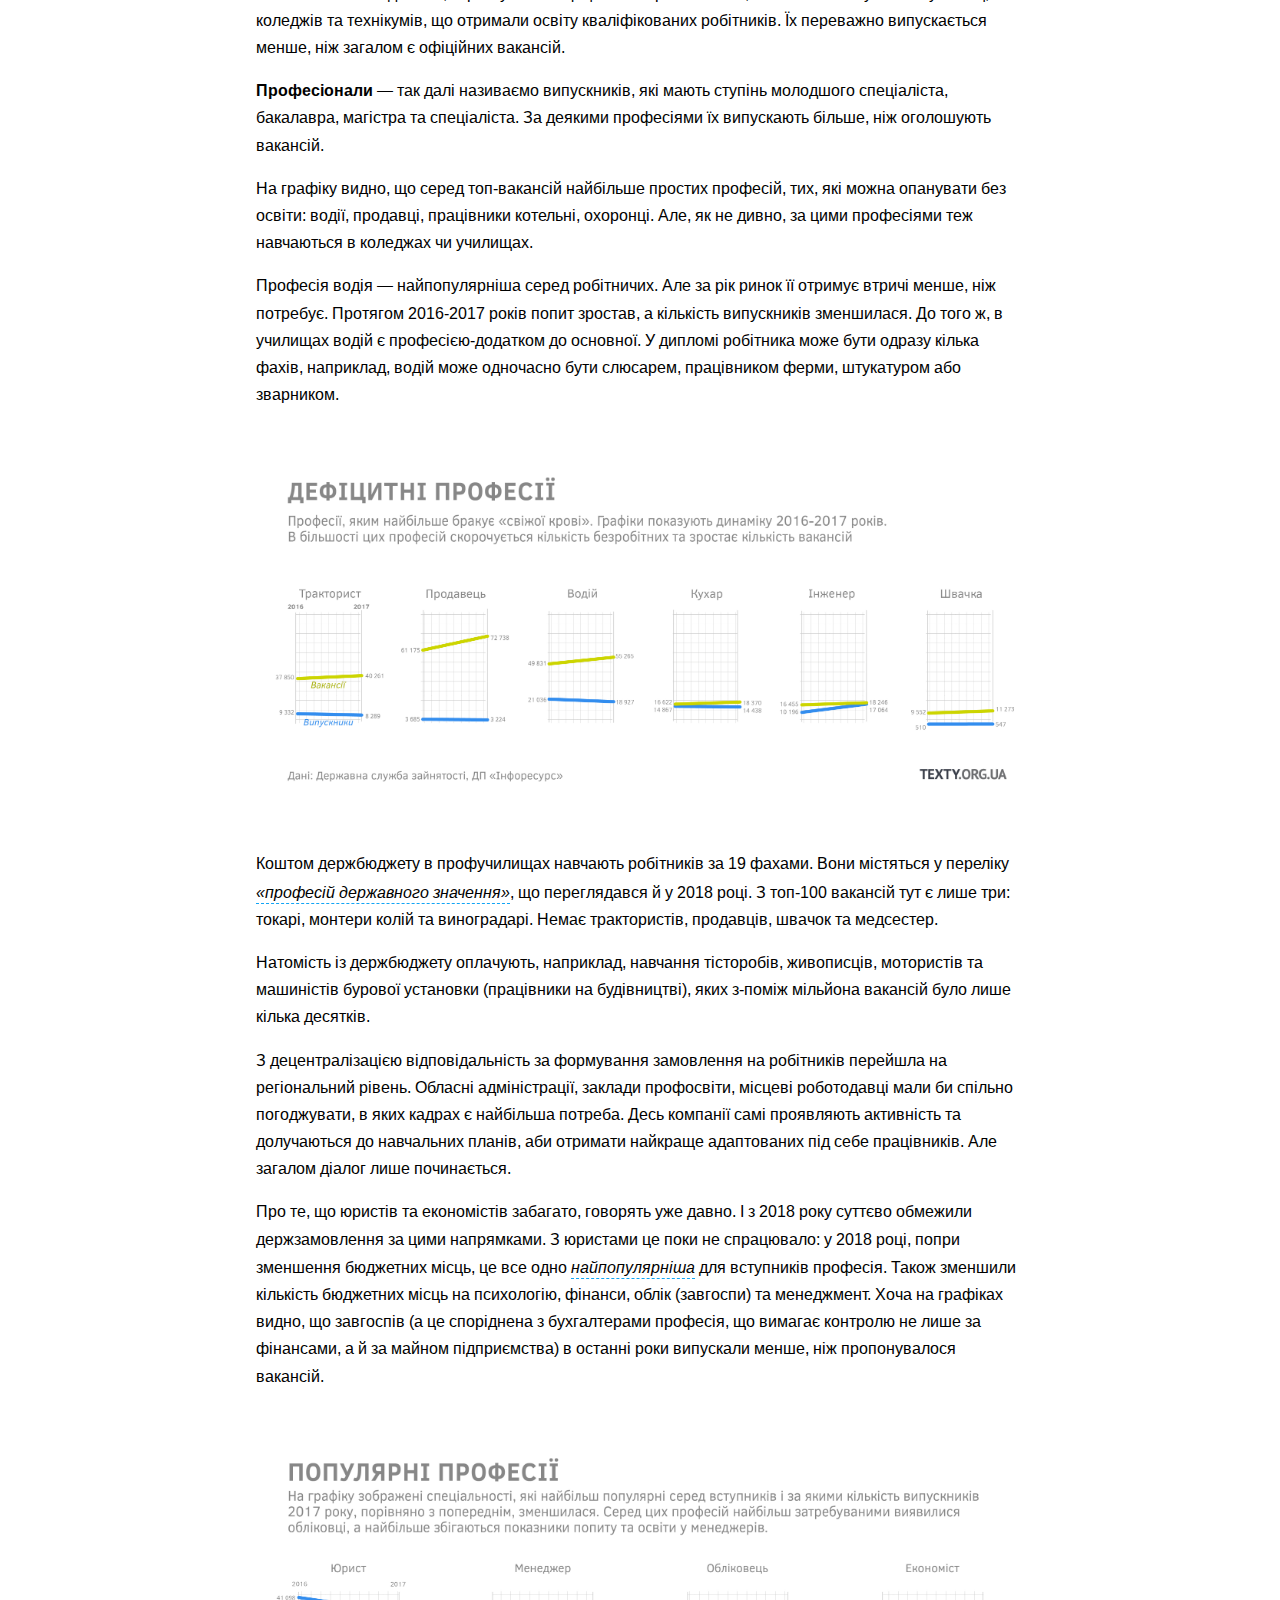
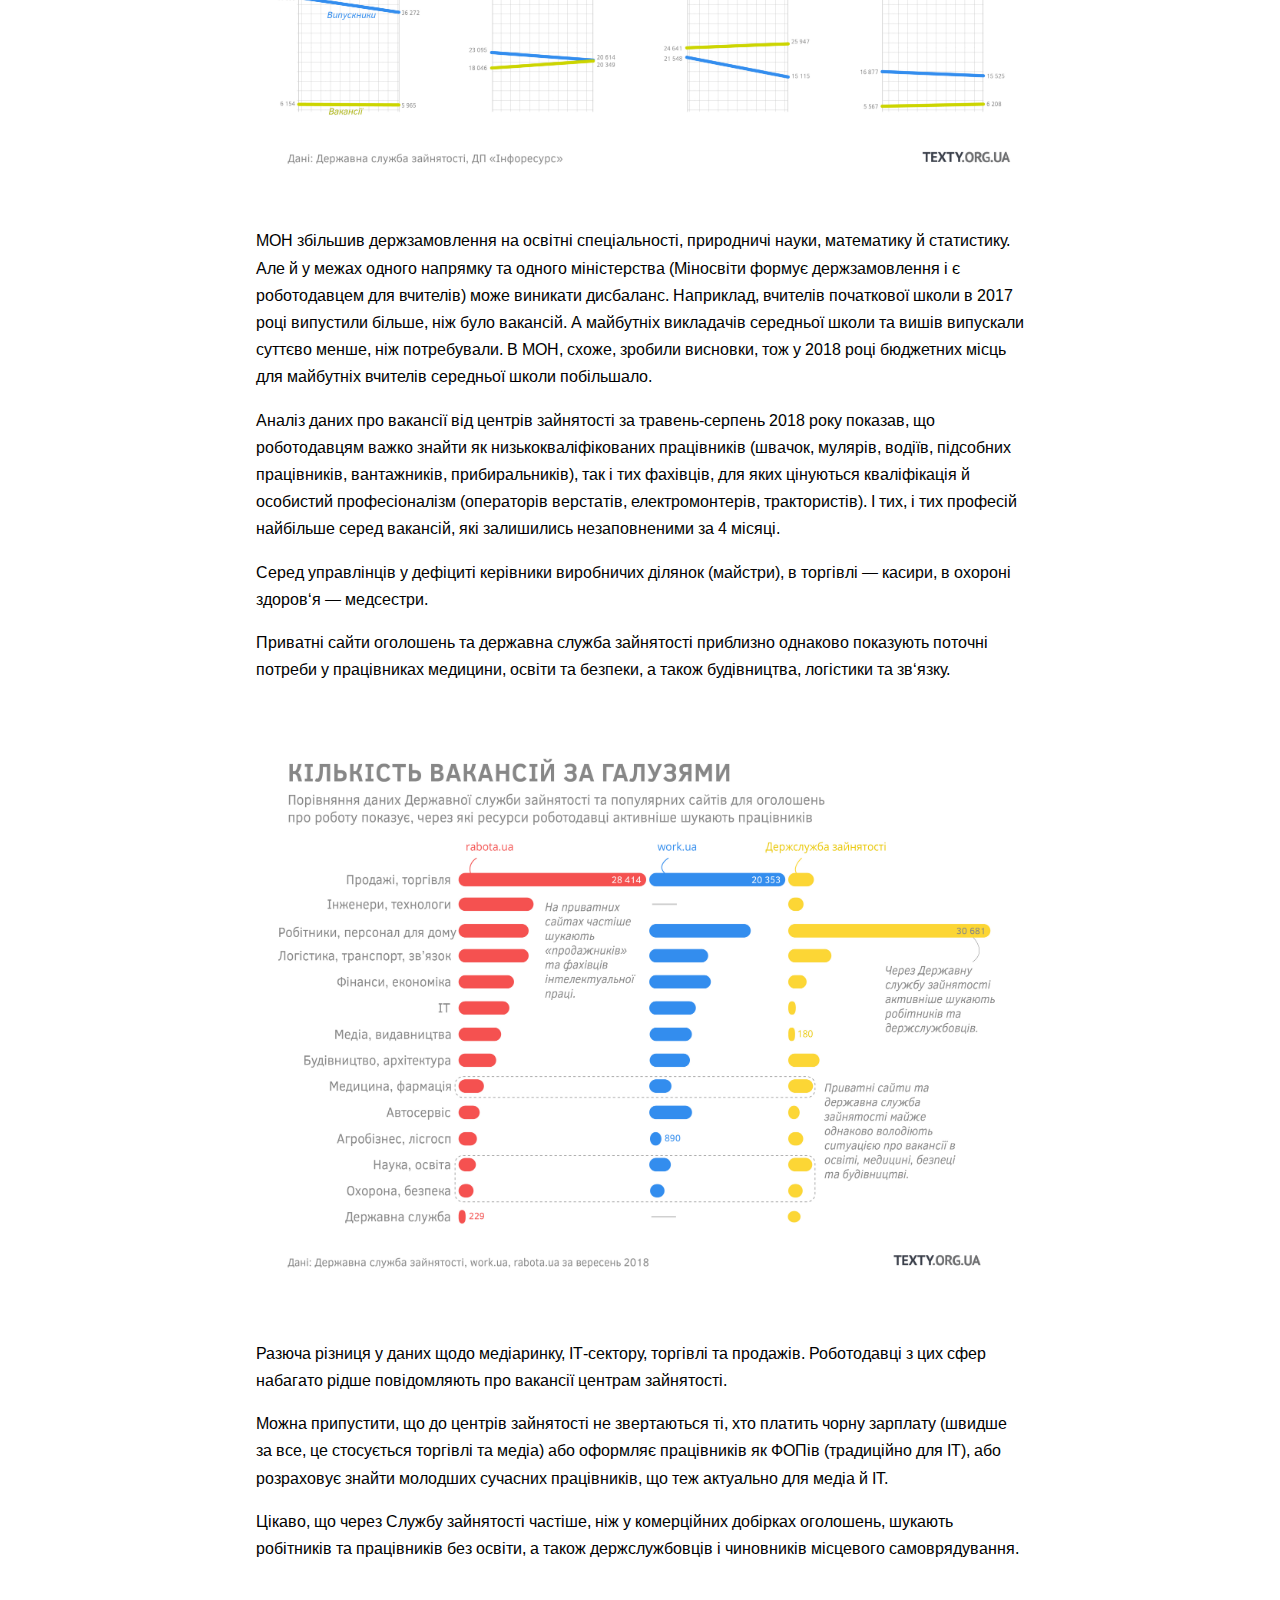
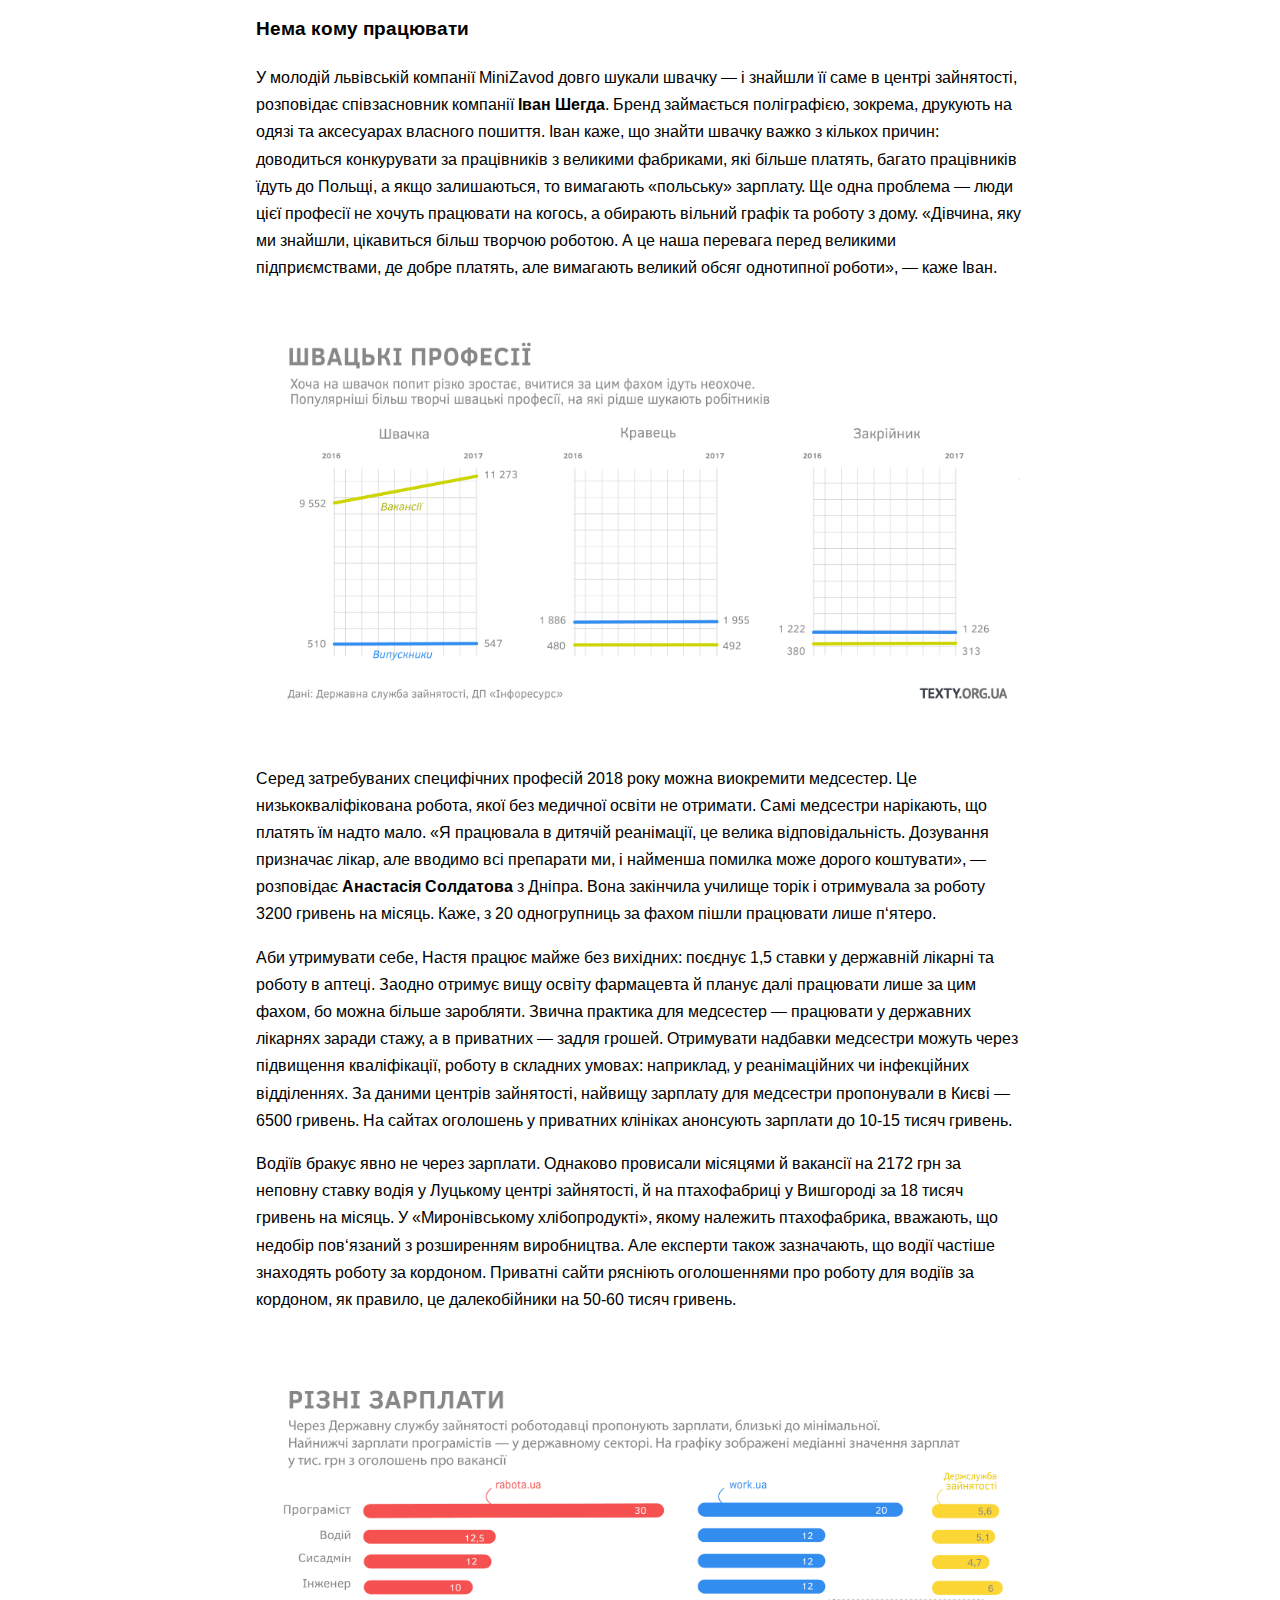
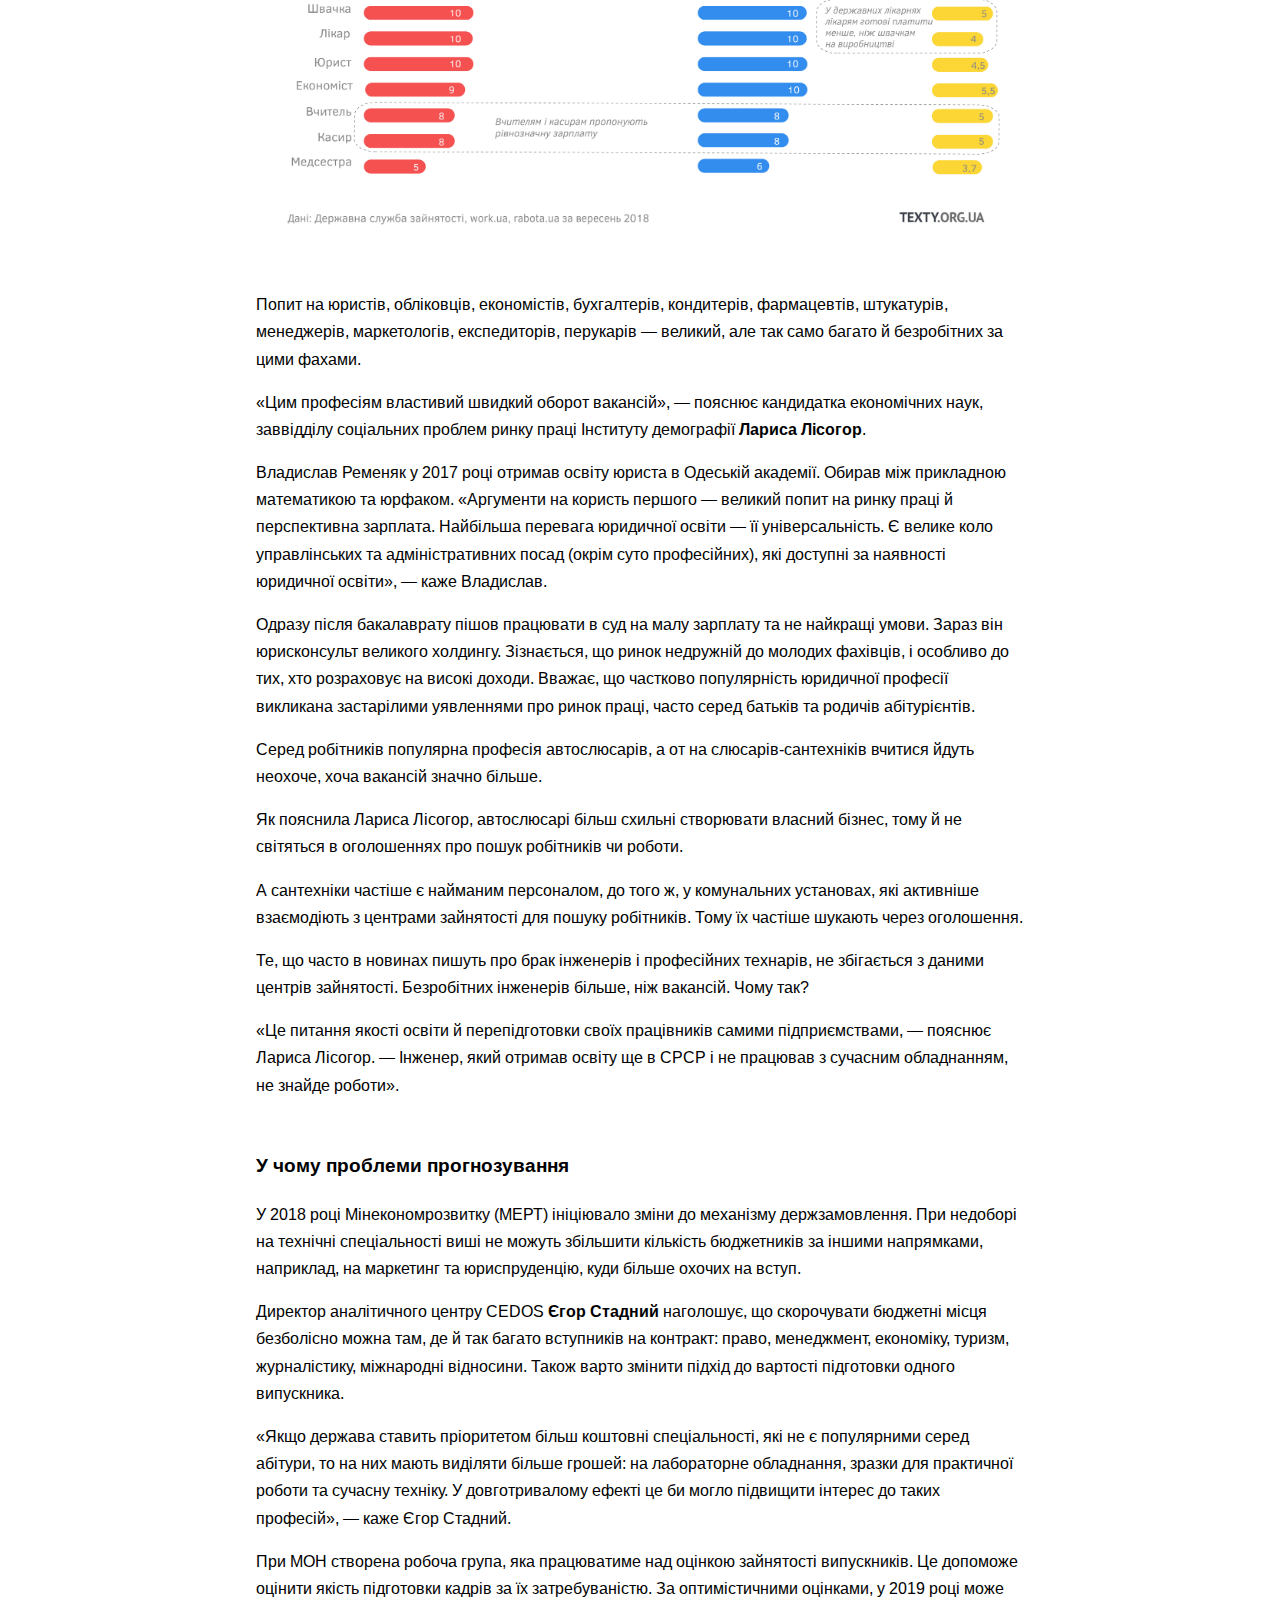
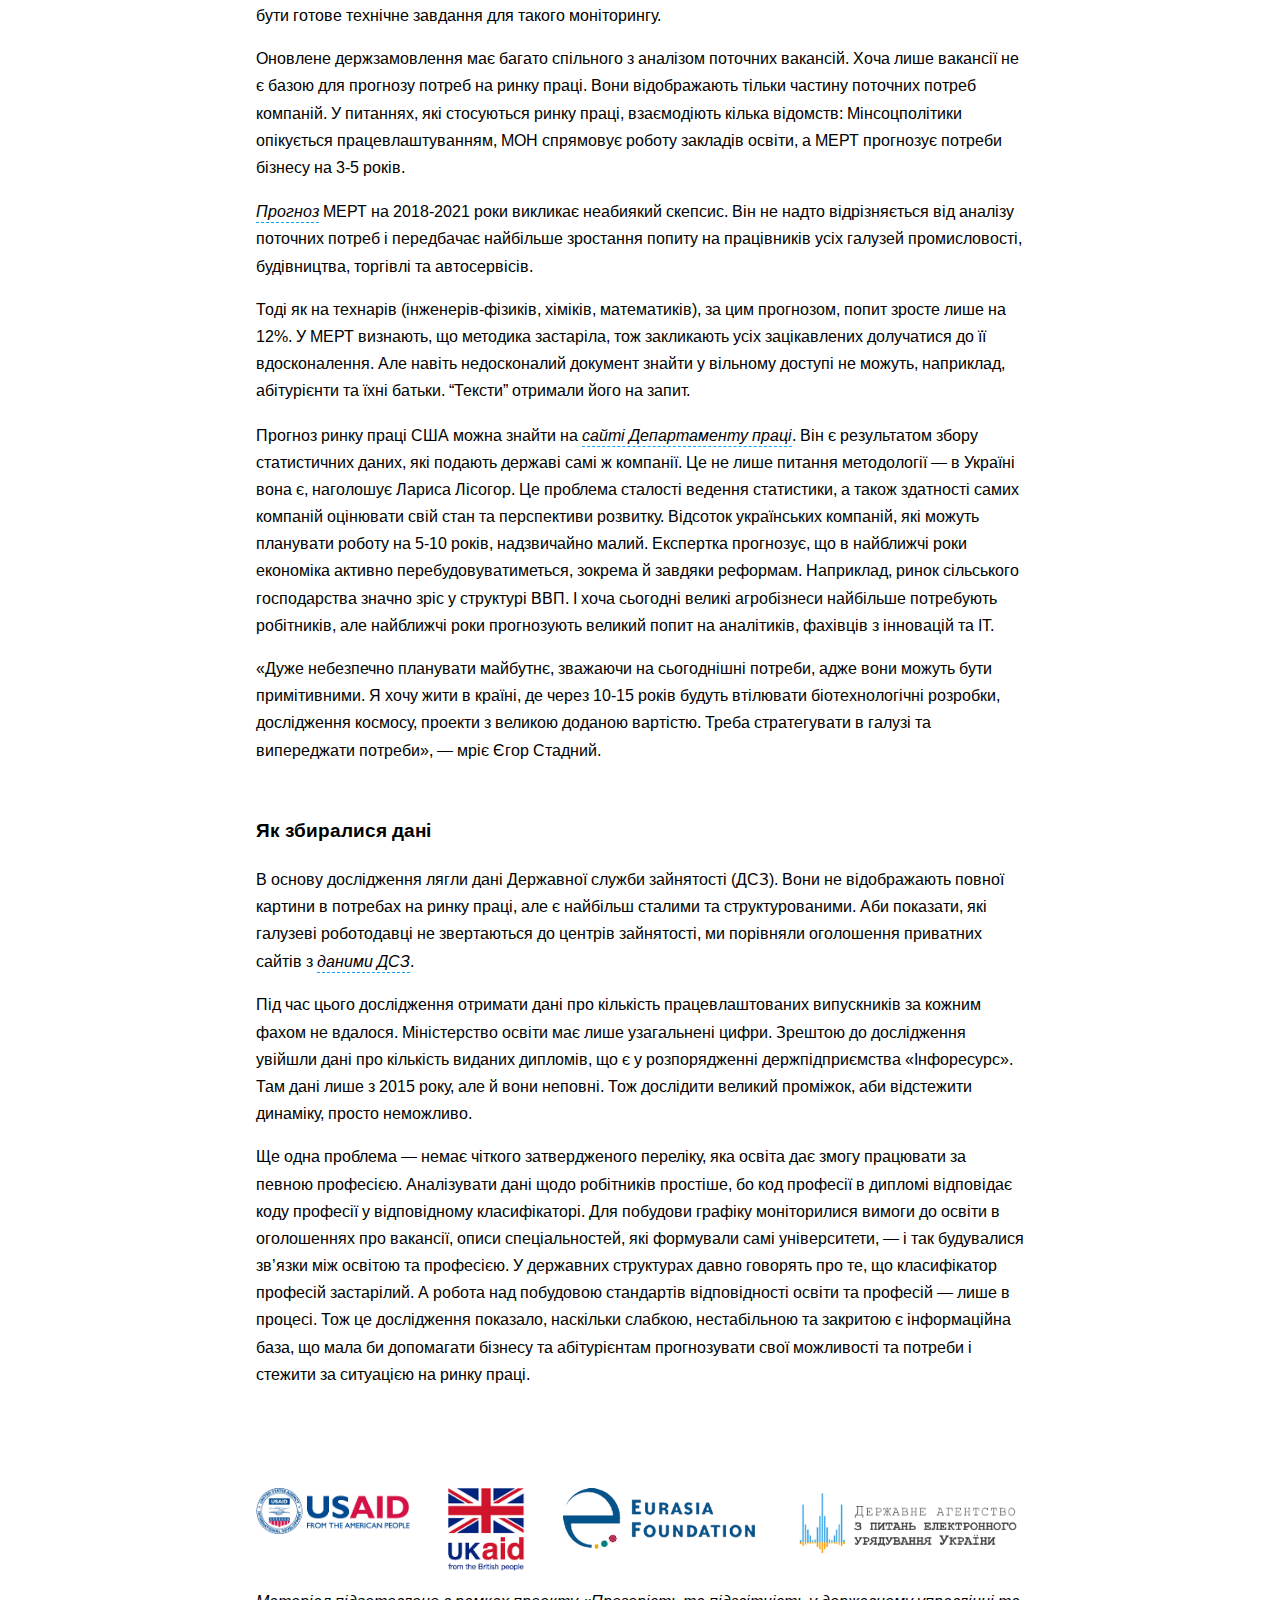
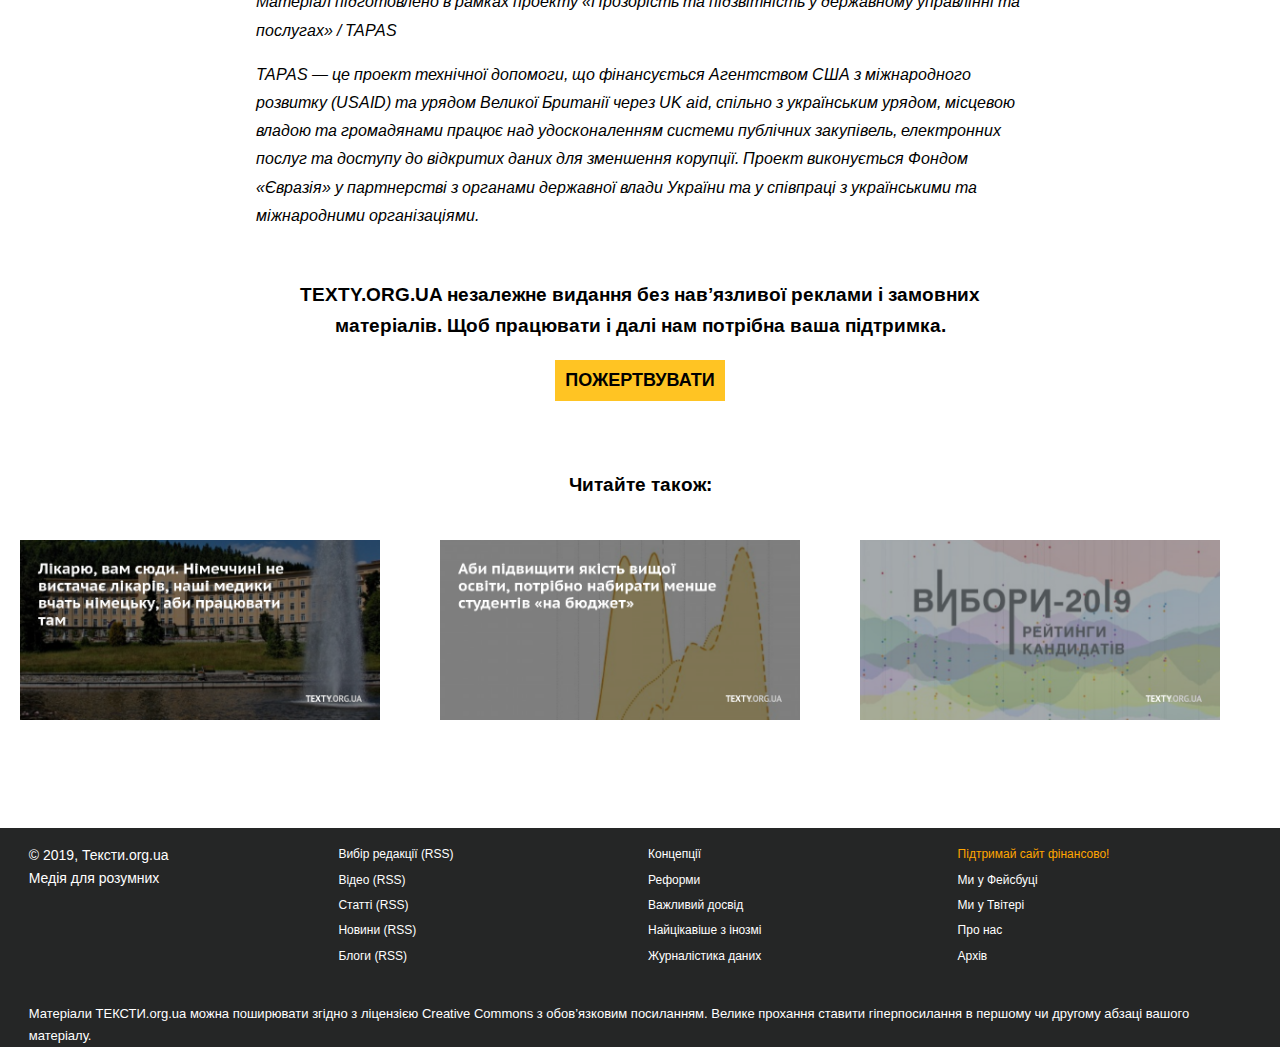
==== commit f42b7e3a: "додала моб. версію" ====
--- a/index.html
+++ b/index.html
@@ -81,6 +81,9 @@
             </a>
         </div>
     </div>
+</div>
+<div id="arrow-down" class="bounce" style="position:absolute;left:45%;">
+    <img id="arrow-down-pic" title="скрольте вниз" style="width:5vw;" />
 </div>
 <img id="cover" src="img/cover.jpg">
 <div class="text-content">
@@ -303,6 +306,19 @@
 <script src="lib/jquery-2.1.4.min.js"></script>
 
 <script>
+setTimeout(function(){
+    var coverHeight = document.getElementById("cover").getBoundingClientRect().height;
+    document.getElementById("arrow-down").style.top = coverHeight - (window.innerWidth/10) + "px";
+    document.getElementById("arrow-down-pic").src = "img/arrow-down2.png";
+
+    window.addEventListener("resize", function(){
+        var newCoverHeight = document.getElementById("cover").getBoundingClientRect().height;
+        document.getElementById("arrow-down").style.top = newCoverHeight - (window.innerWidth/10) + "px";
+    });
+
+},100);
+
+
     var picture1 = document.getElementById("fordesktop");
     var picture2 = document.getElementById("pravki2");
     var picture3 = document.getElementById("pravki3");
--- a/css/styles.css
+++ b/css/styles.css
@@ -267,7 +267,8 @@
   width: 100%; }
 
 img.big {
-  width: 100%; }
+  width: 100%;
+  margin: 5vh auto; }
 
 #chart {
   height: max-content;
@@ -318,4 +319,24 @@
   border-bottom: 1px dashed #f582e9;
   text-decoration: none; }
 
+#modelid_d79ff85d-4ea5-4708-af74-91d5fce109ae {
+  margin: auto; }
+
+/*----- Scroll arrow -----*/
+#arrow-down {
+  text-align: center; }
+
+.bounce {
+  -moz-animation: bounce 2s infinite;
+  -webkit-animation: bounce 2s infinite;
+  animation: bounce 2s infinite; }
+
+@keyframes bounce {
+  0%, 20%, 50%, 80%, 100% {
+    transform: translateY(0); }
+  40% {
+    transform: translateY(-30px); }
+  60% {
+    transform: translateY(-15px); } }
+
 /*# sourceMappingURL=styles.css.map */
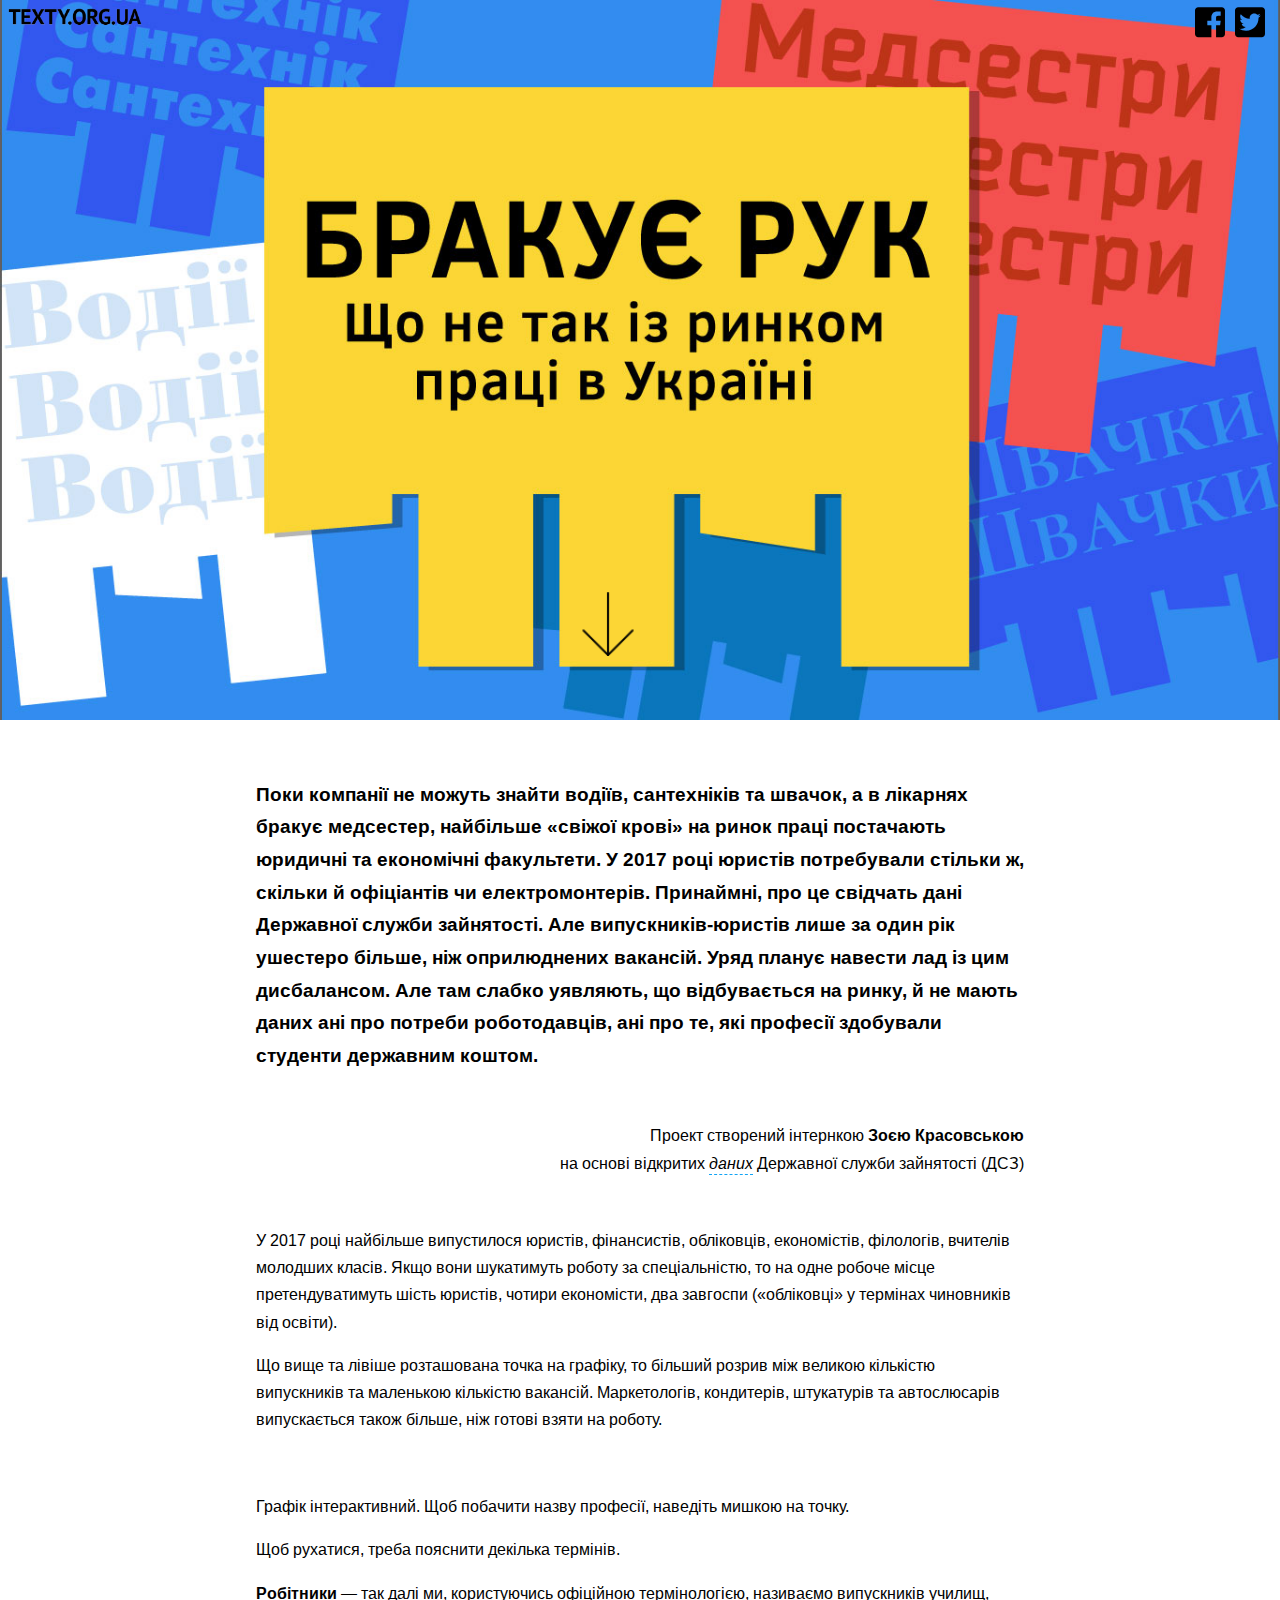
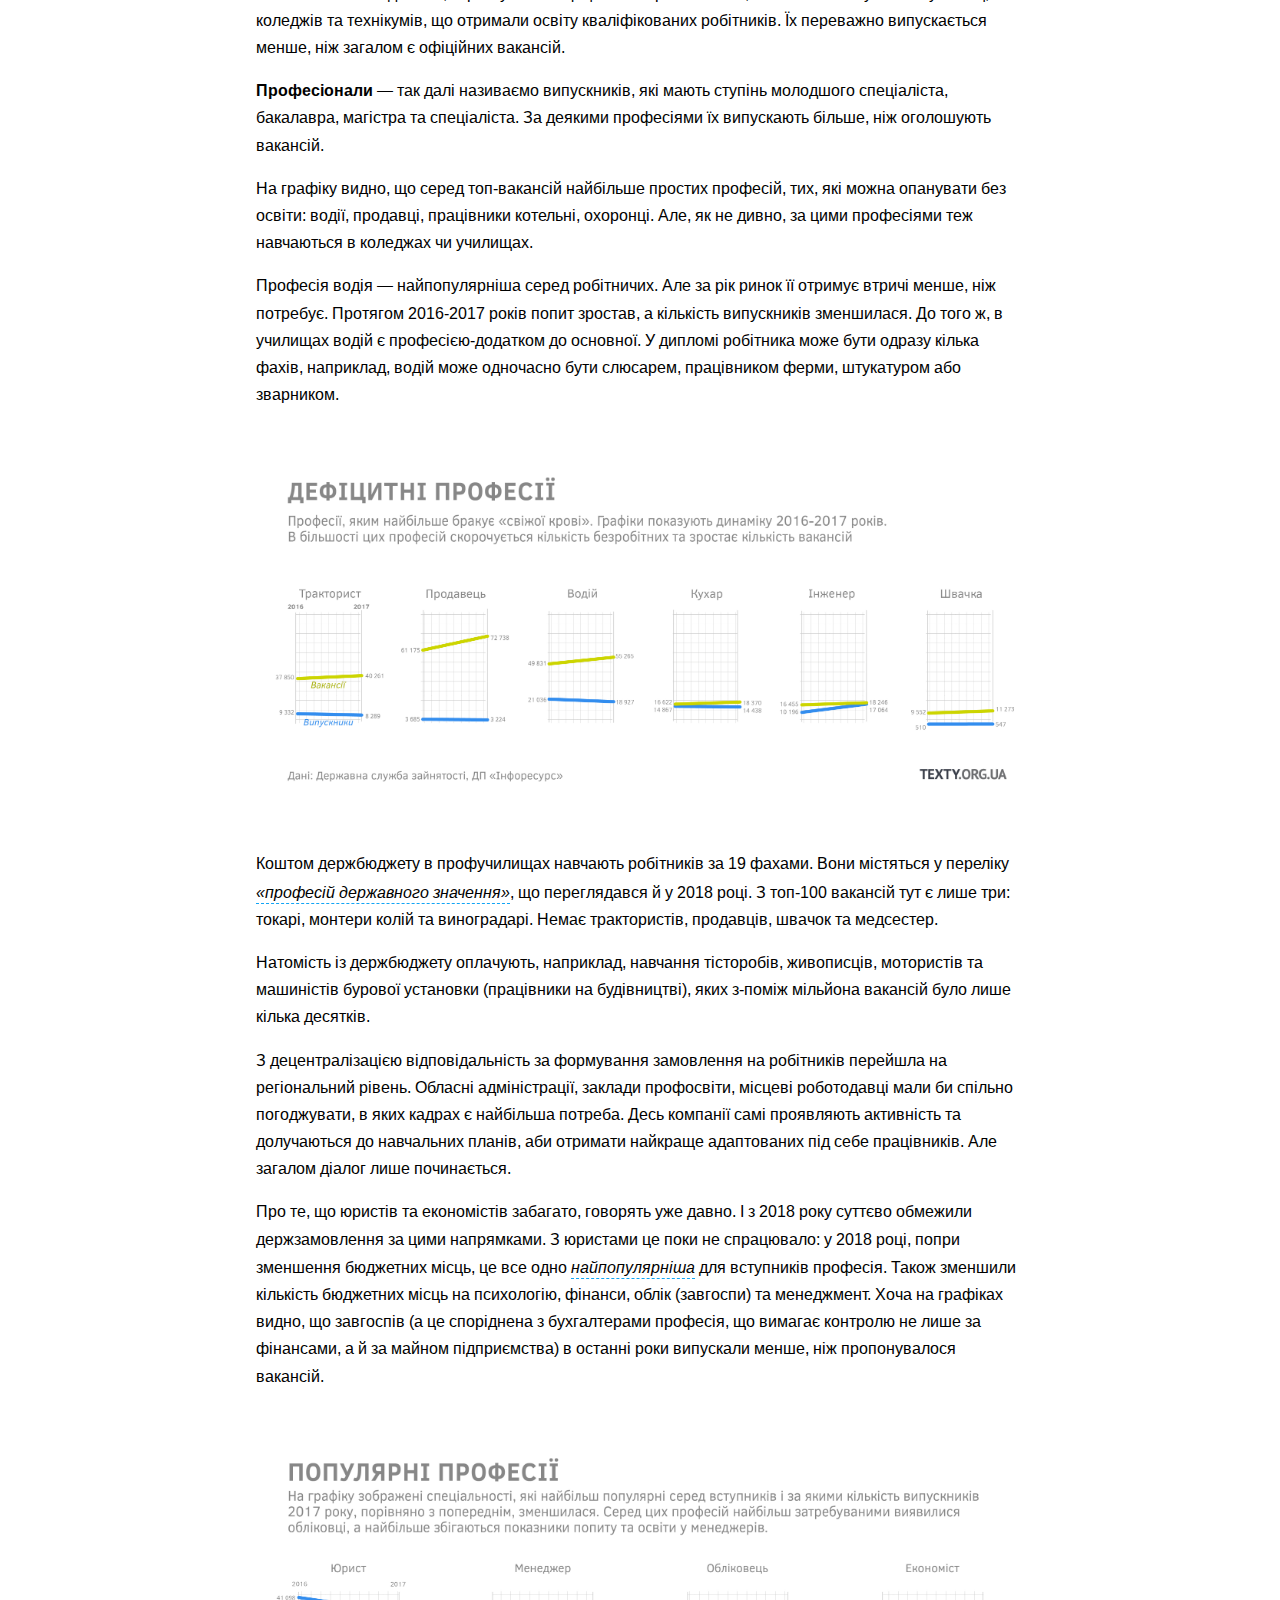
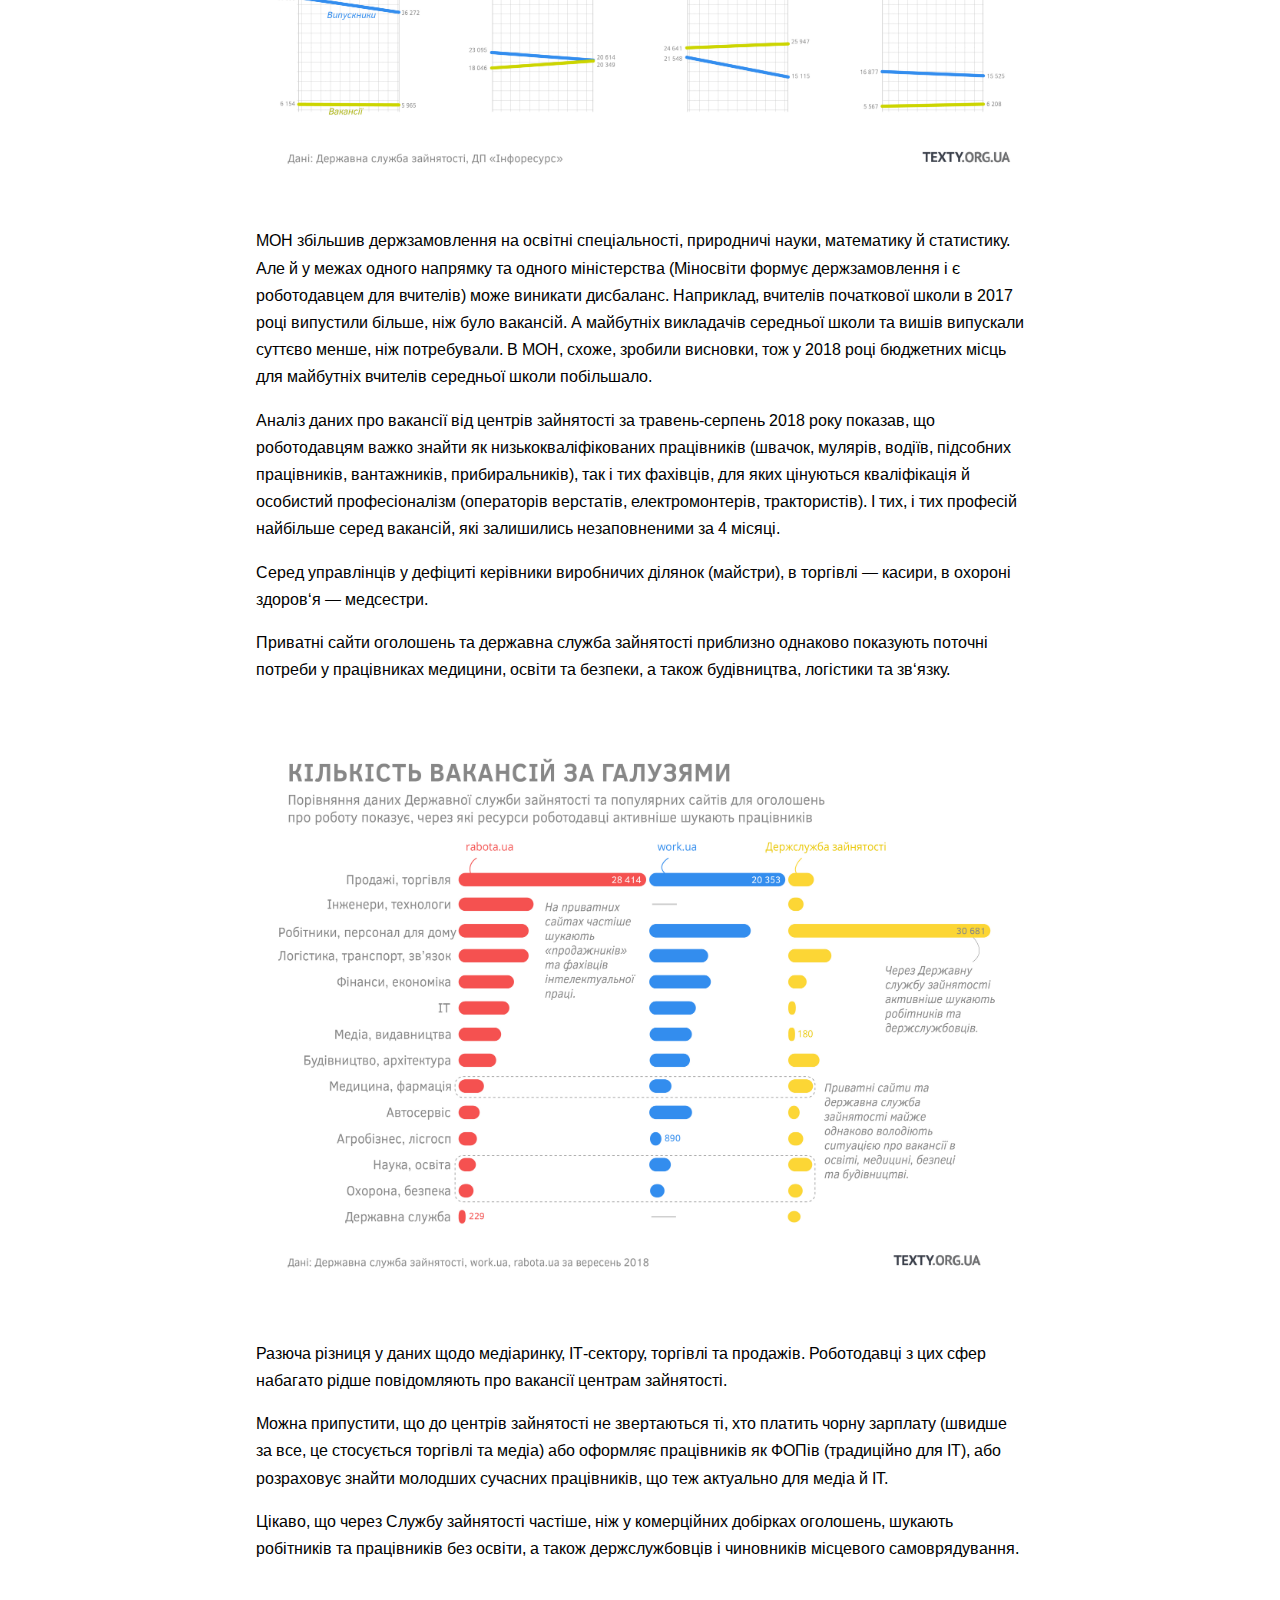
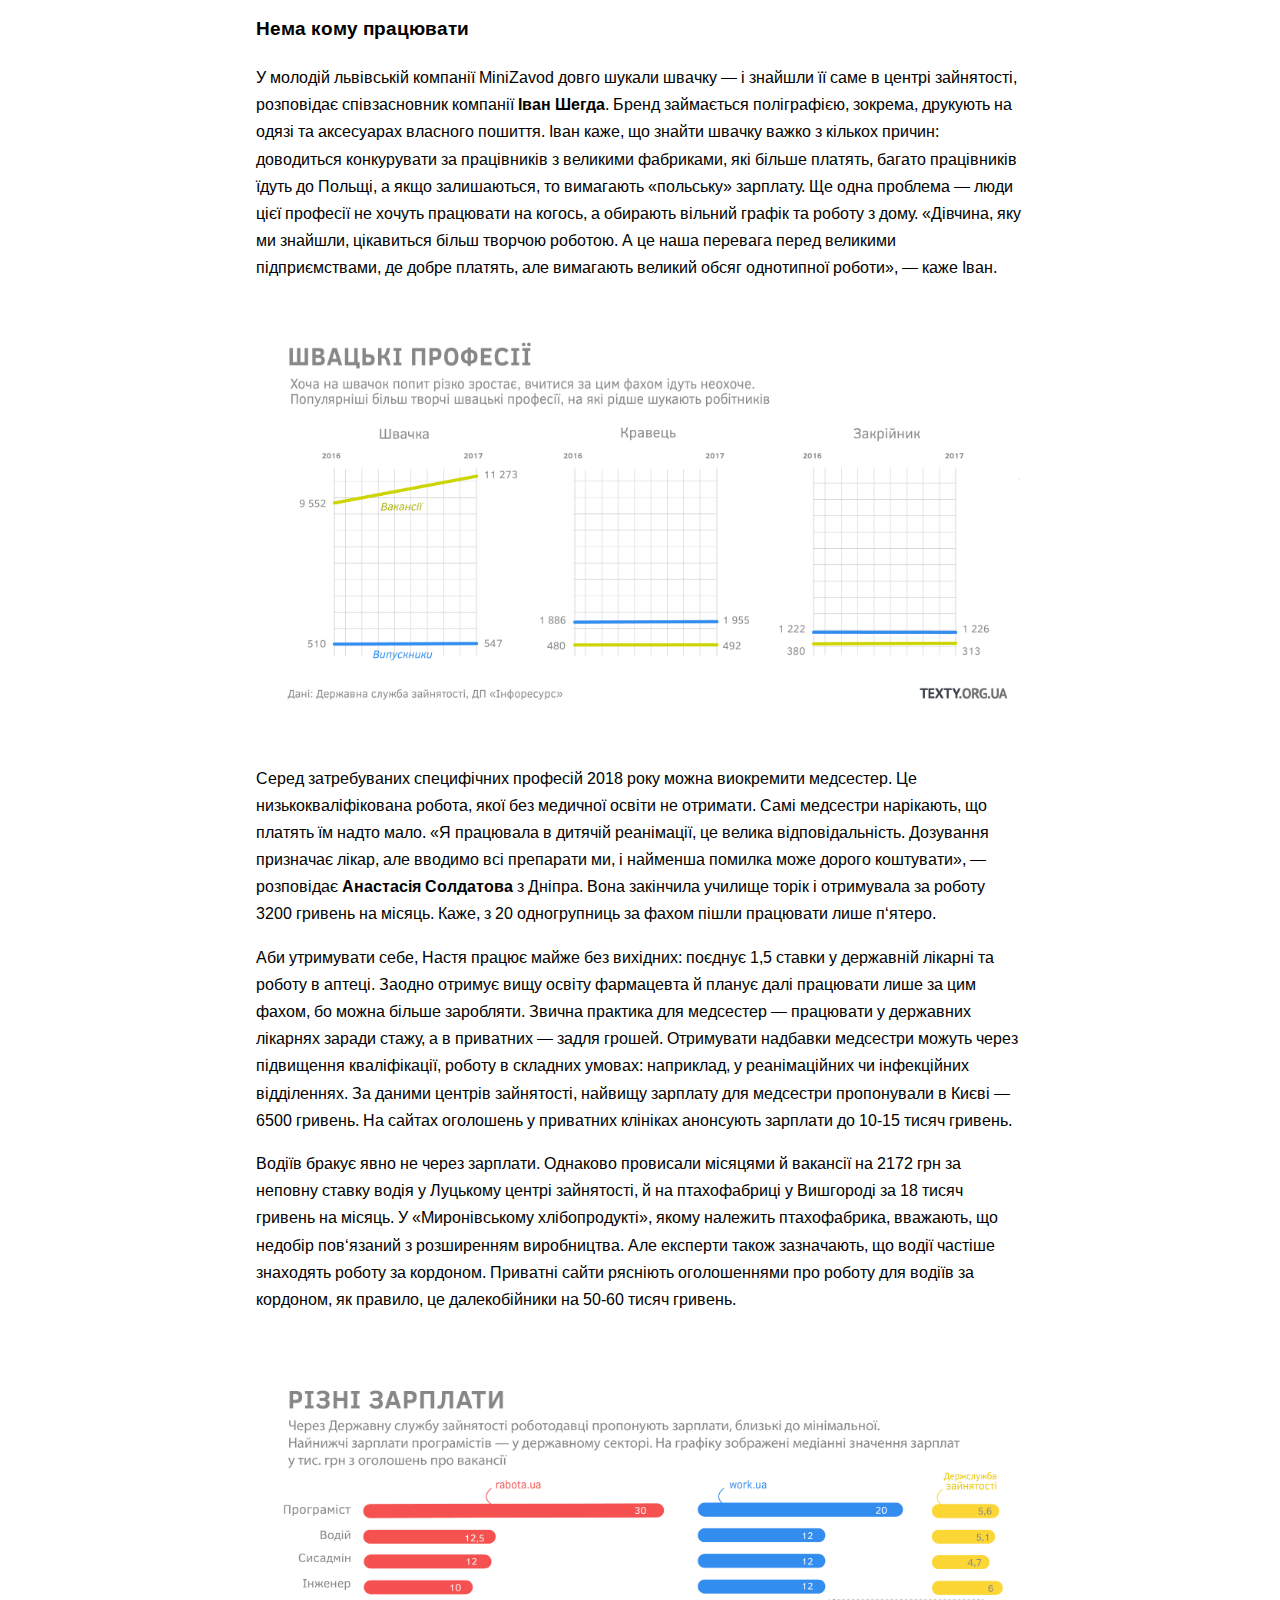
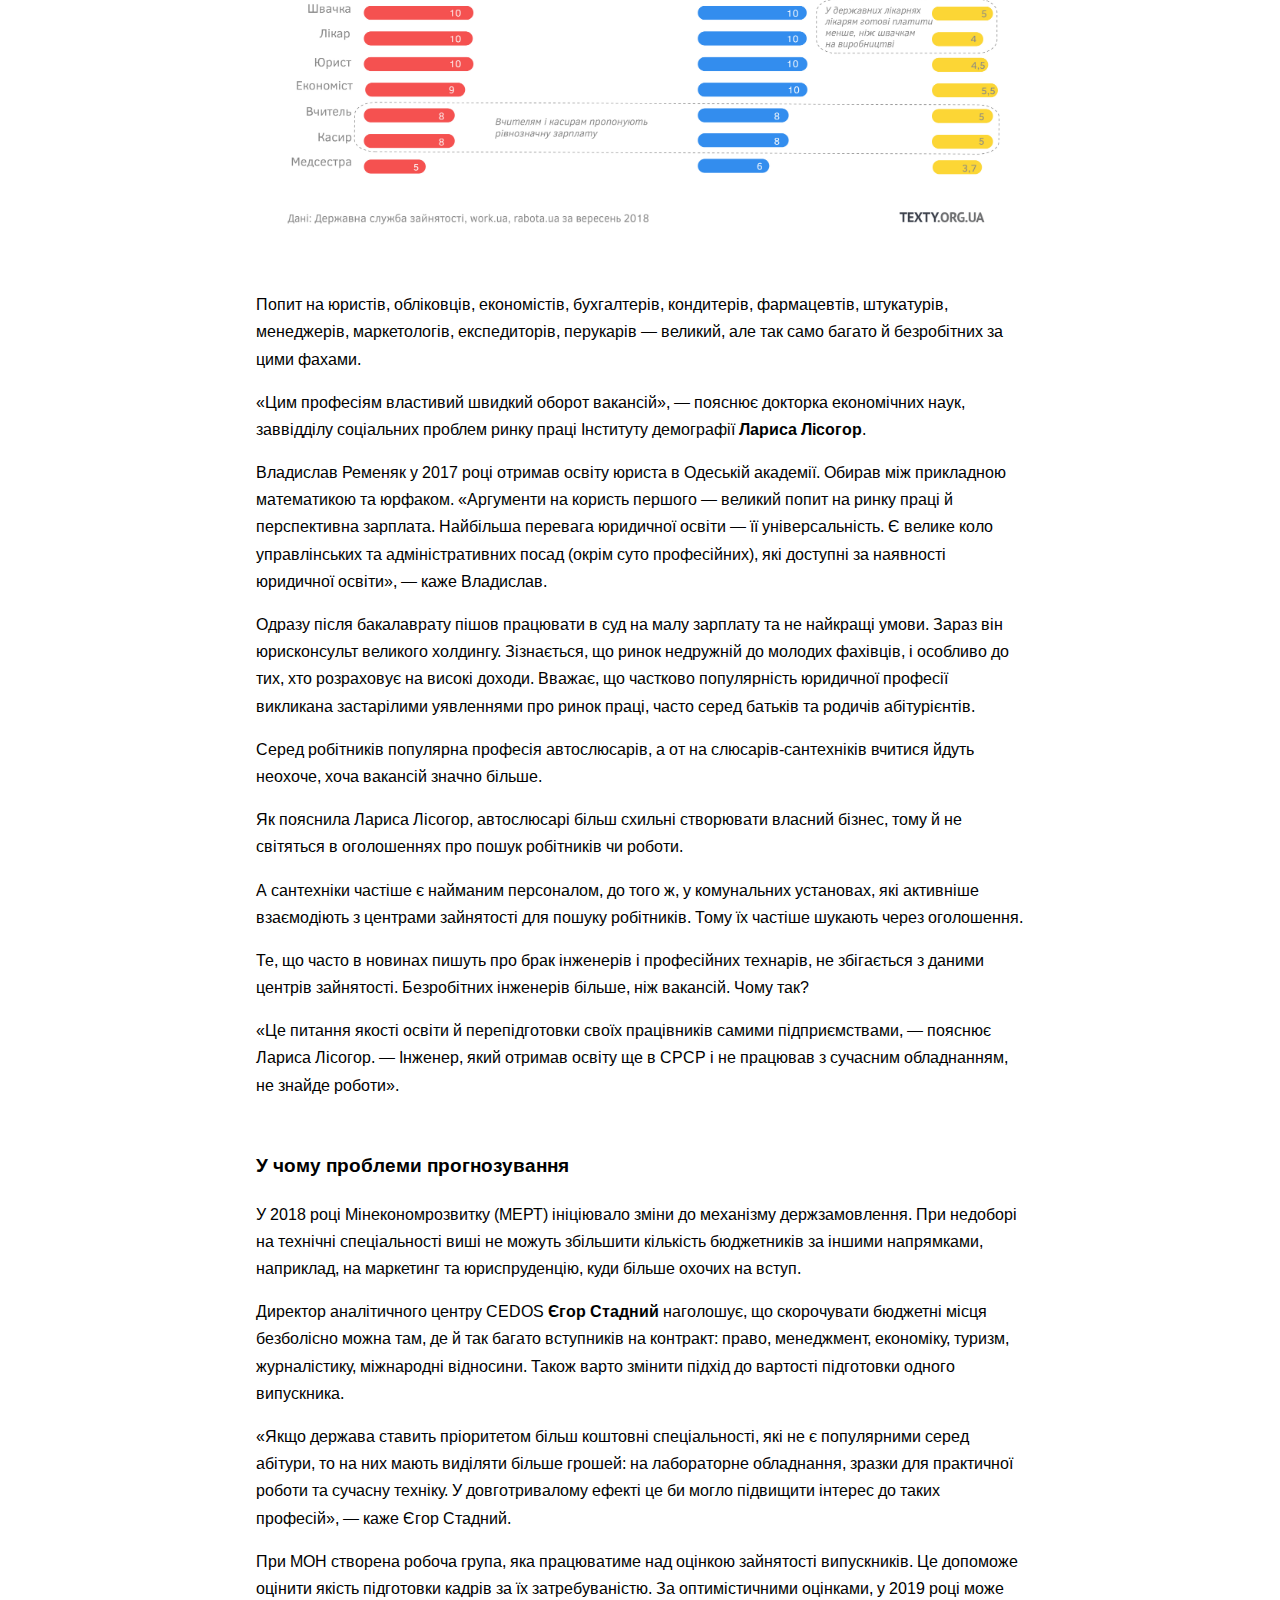
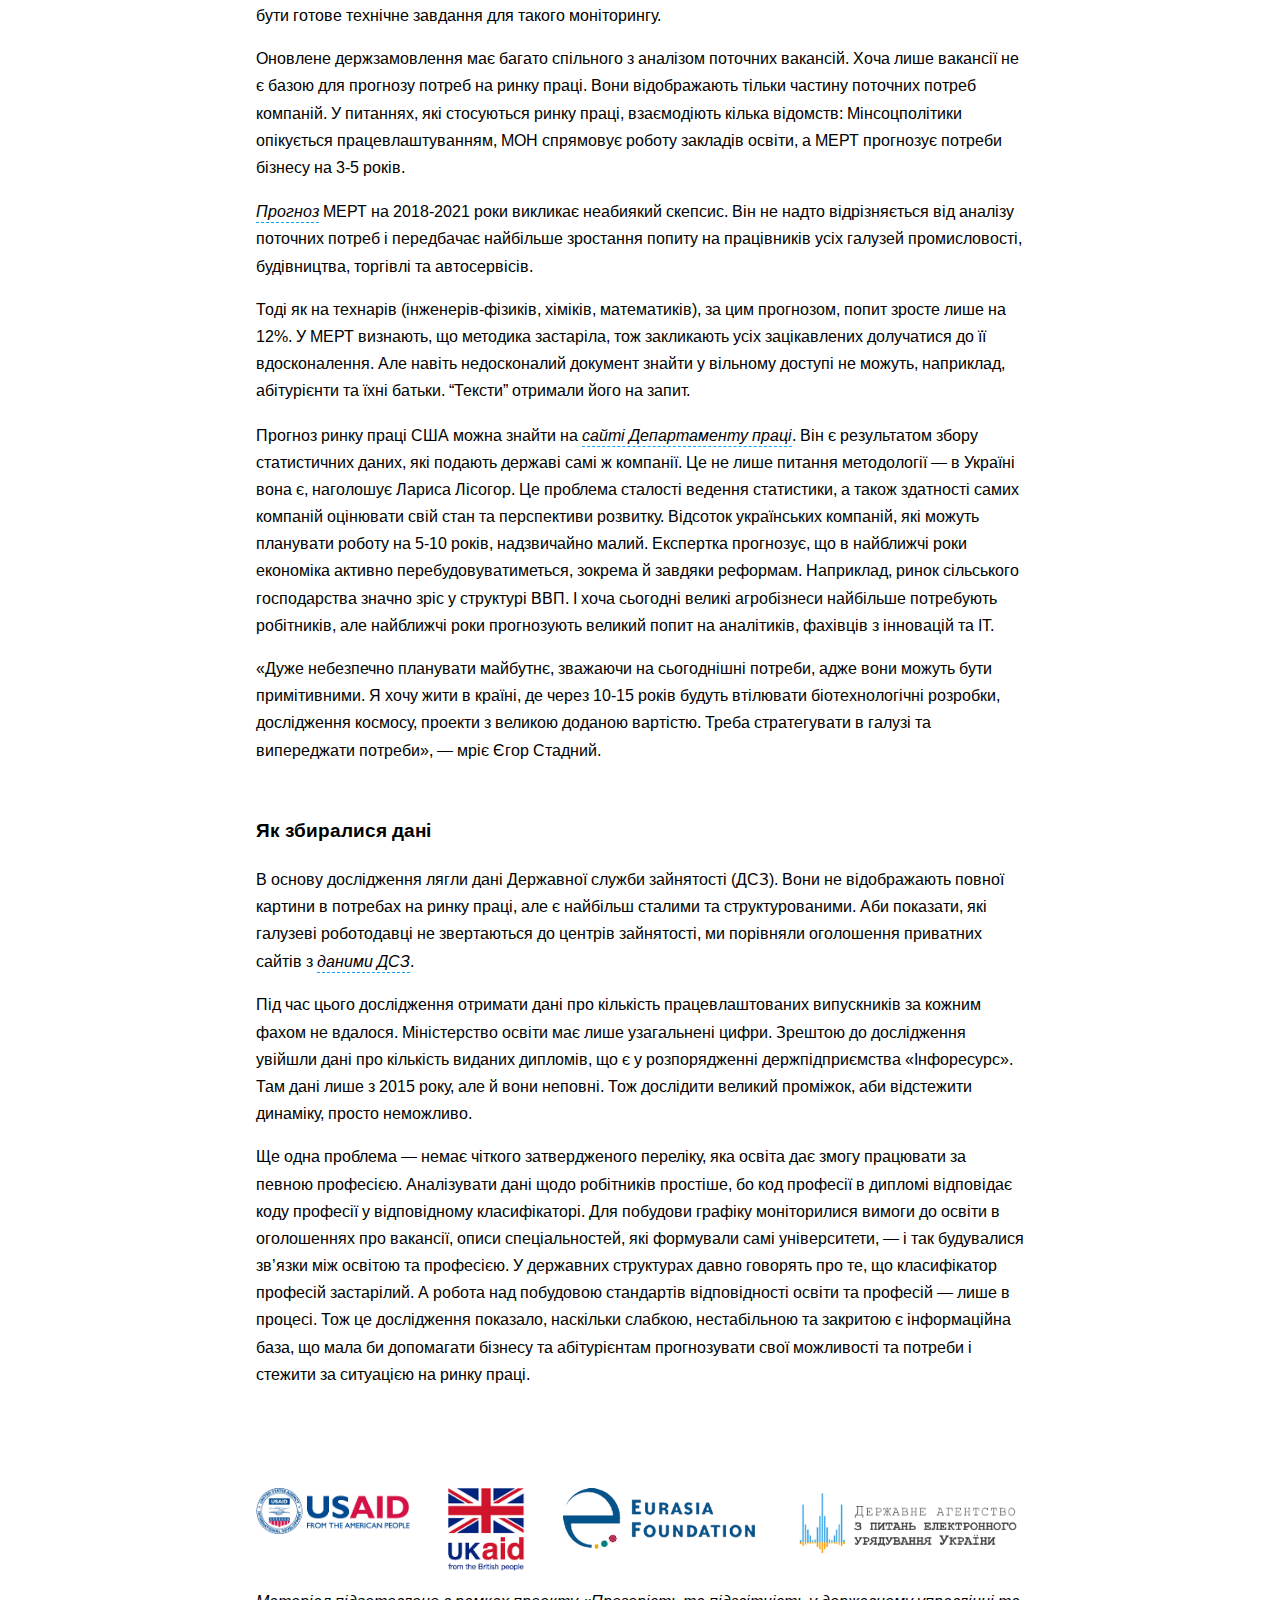
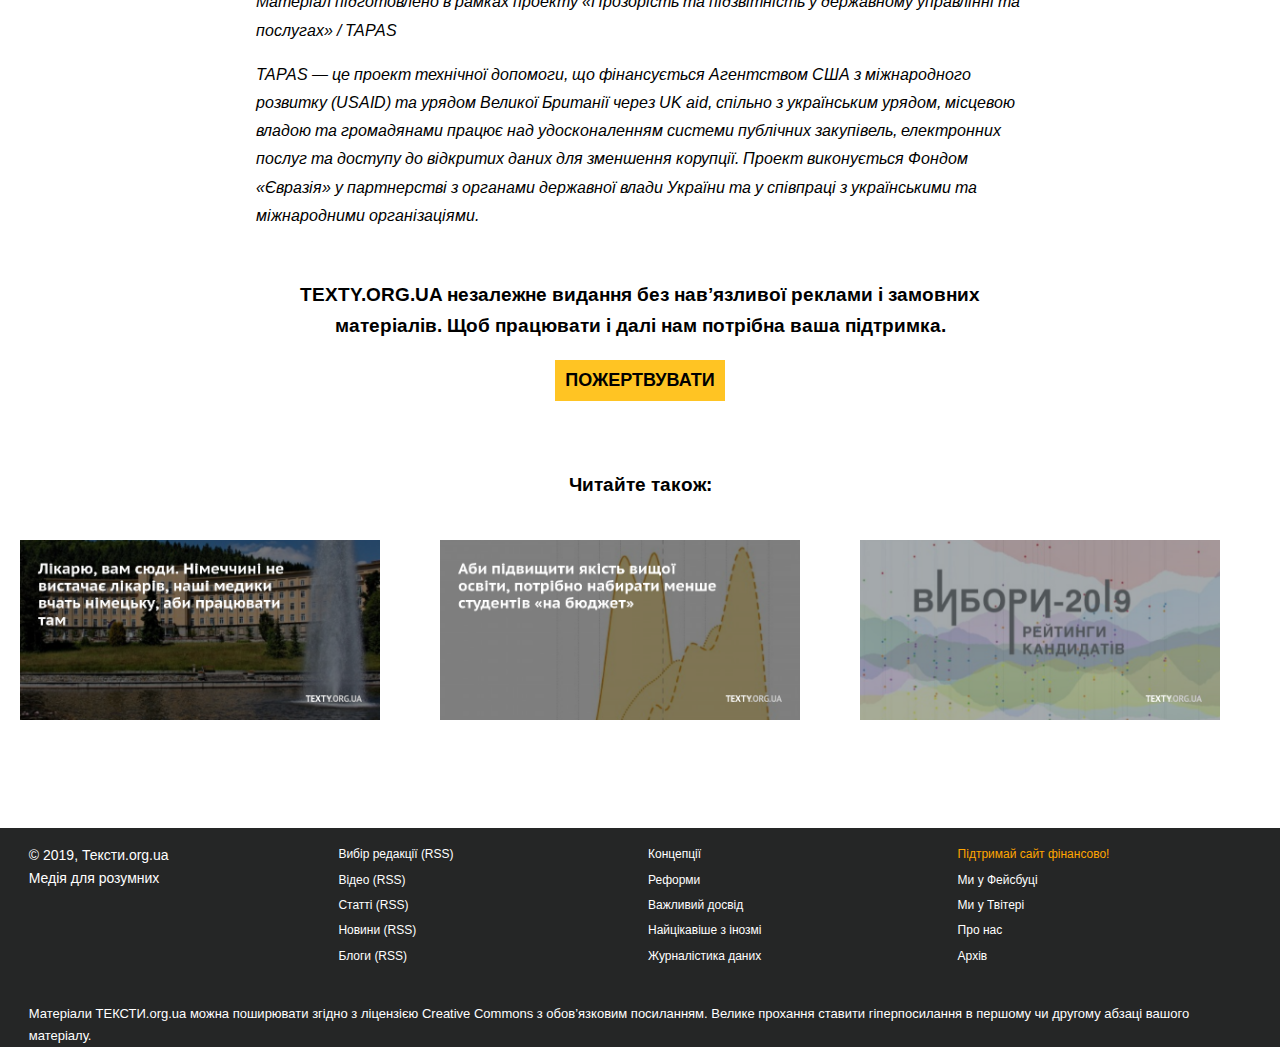
==== commit 1828b84b: "fix text avout isntitute of demography" ====
--- a/index.html
+++ b/index.html
@@ -83,7 +83,7 @@
     </div>
 </div>
 <div id="arrow-down" class="bounce" style="position:absolute;left:45%;">
-    <img id="arrow-down-pic" title="скрольте вниз" style="width:5vw;" />
+    <!--<img id="arrow-down-pic" title="скрольте вниз" style="width:5vw;" />-->
 </div>
 <img id="cover" src="img/cover.jpg">
 <div class="text-content">
@@ -173,7 +173,7 @@
 
 <img id="pravki5" class="big desk" src="img/pravki-05.jpg"/>
     <p>Попит на юристів, обліковців, економістів, бухгалтерів, кондитерів, фармацевтів, штукатурів, менеджерів, маркетологів, експедиторів, перукарів — великий, але так само багато й безробітних за цими фахами.</p>
-    <p>«Цим професіям властивий швидкий оборот вакансій», — пояснює кандидатка економічних наук, заввідділу соціальних проблем ринку праці Інституту демографії <b>Лариса Лісогор</b>.</p>
+    <p>«Цим професіям властивий швидкий оборот вакансій», — пояснює докторка економічних наук, заввідділу соціальних проблем ринку праці Інституту демографії <b>Лариса Лісогор</b>.</p>
     <p>Владислав Ременяк у 2017 році отримав освіту юриста в Одеській академії. Обирав між прикладною математикою та юрфаком. «Аргументи на користь першого — великий попит на ринку праці й перспективна зарплата. Найбільша перевага юридичної освіти — її універсальність. Є велике коло управлінських та адміністративних посад (окрім суто професійних), які доступні за наявності юридичної освіти», — каже Владислав.</p>
     <p>Одразу після бакалаврату пішов працювати в суд на малу зарплату та не найкращі умови. Зараз він юрисконсульт великого холдингу. Зізнається, що ринок недружній до молодих фахівців, і особливо до тих, хто розраховує на високі доходи. Вважає, що частково популярність юридичної професії викликана застарілими уявленнями про ринок праці, часто серед батьків та родичів абітурієнтів.</p>
     <p>Серед робітників популярна професія автослюсарів, а от на слюсарів-сантехніків вчитися йдуть неохоче, хоча вакансій значно більше.</p>
@@ -307,9 +307,11 @@
 
 <script>
 setTimeout(function(){
-    var coverHeight = document.getElementById("cover").getBoundingClientRect().height;
-    document.getElementById("arrow-down").style.top = coverHeight - (window.innerWidth/10) + "px";
-    document.getElementById("arrow-down-pic").src = "img/arrow-down2.png";
+
+        var coverHeight = document.getElementById("cover").getBoundingClientRect().height;
+        document.getElementById("arrow-down").style.top = coverHeight - (window.innerWidth / 10) + "px";
+        $("#arrow-down").append('<img id="arrow-down-pic" title="скрольте вниз" style="width:5vw;" src="img/arrow-down2.png"/>');
+
 
     window.addEventListener("resize", function(){
         var newCoverHeight = document.getElementById("cover").getBoundingClientRect().height;
@@ -380,4 +382,4 @@
     })();
 </script>
 </body>
-</html>+</html>
--- a/css/styles.css
+++ b/css/styles.css
@@ -325,6 +325,9 @@
 /*----- Scroll arrow -----*/
 #arrow-down {
   text-align: center; }
+  @media (max-width: 800px) {
+    #arrow-down {
+      display: none; } }
 
 .bounce {
   -moz-animation: bounce 2s infinite;
